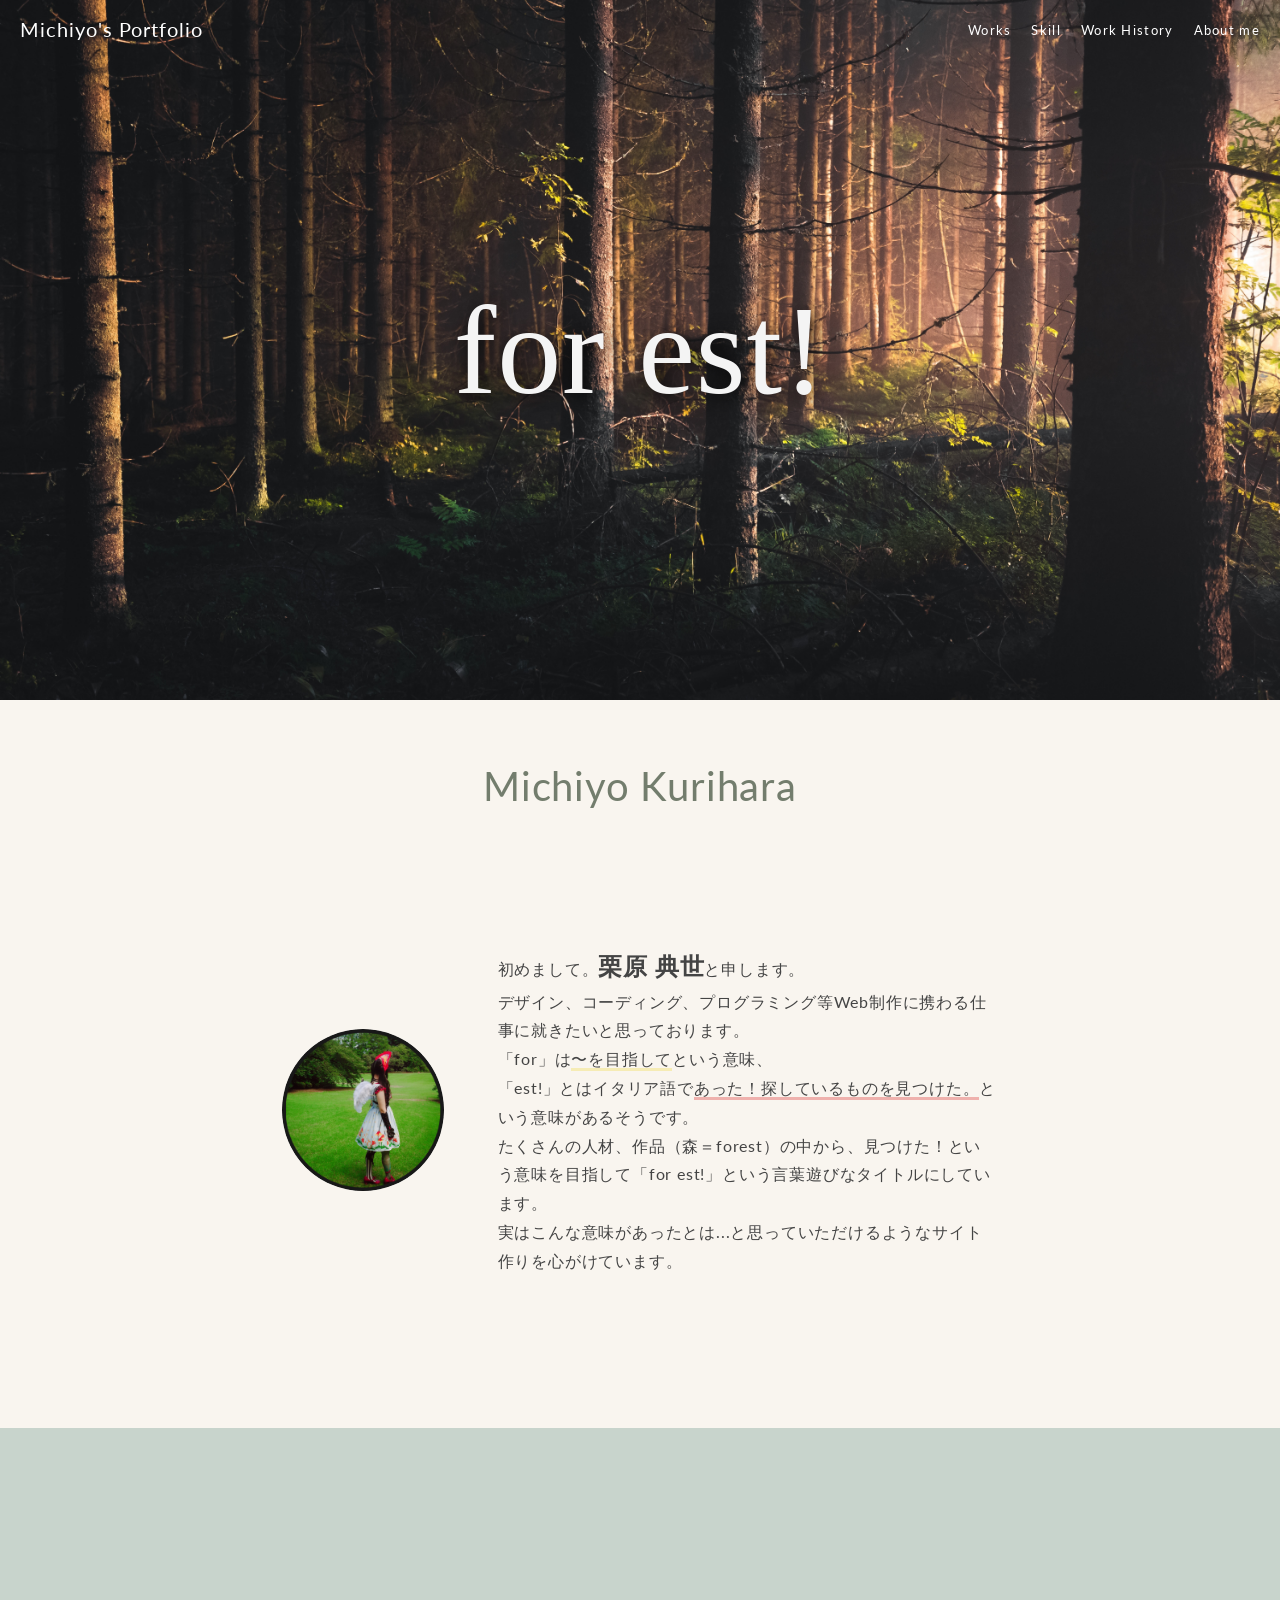
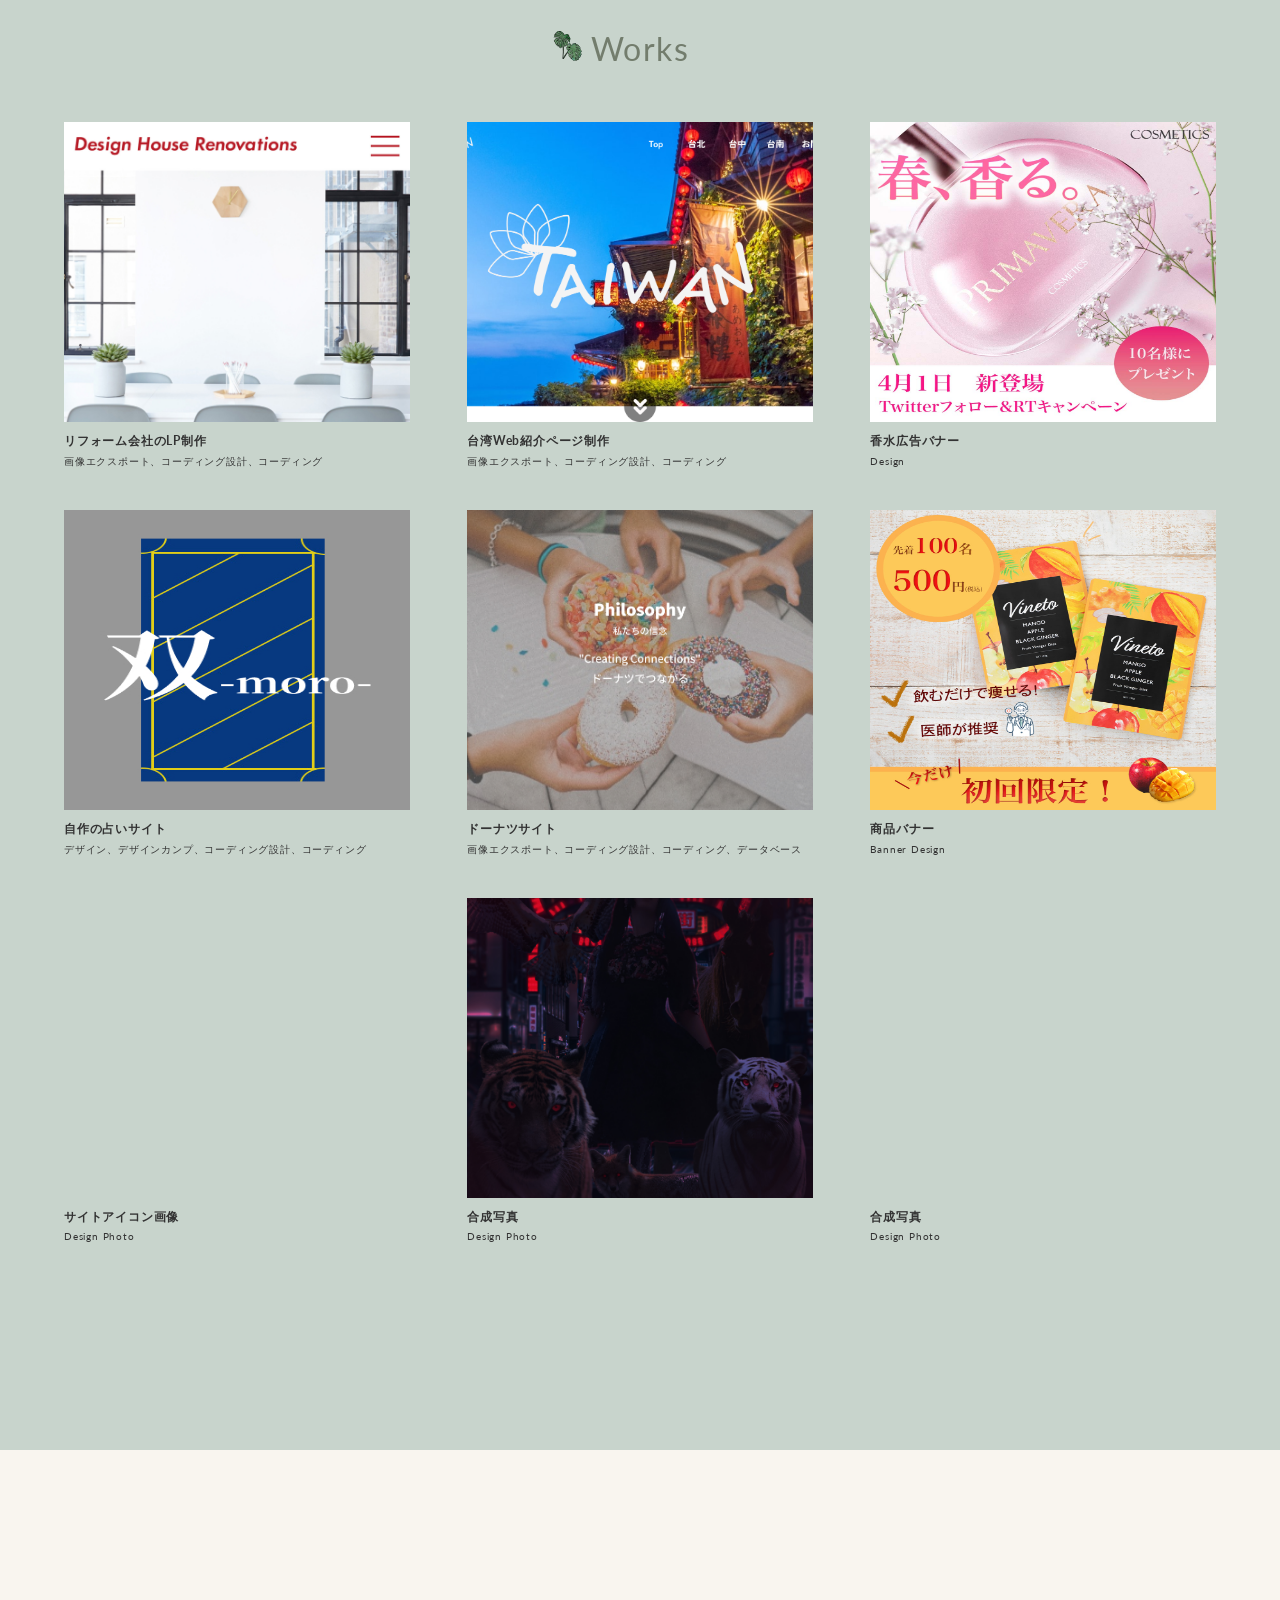
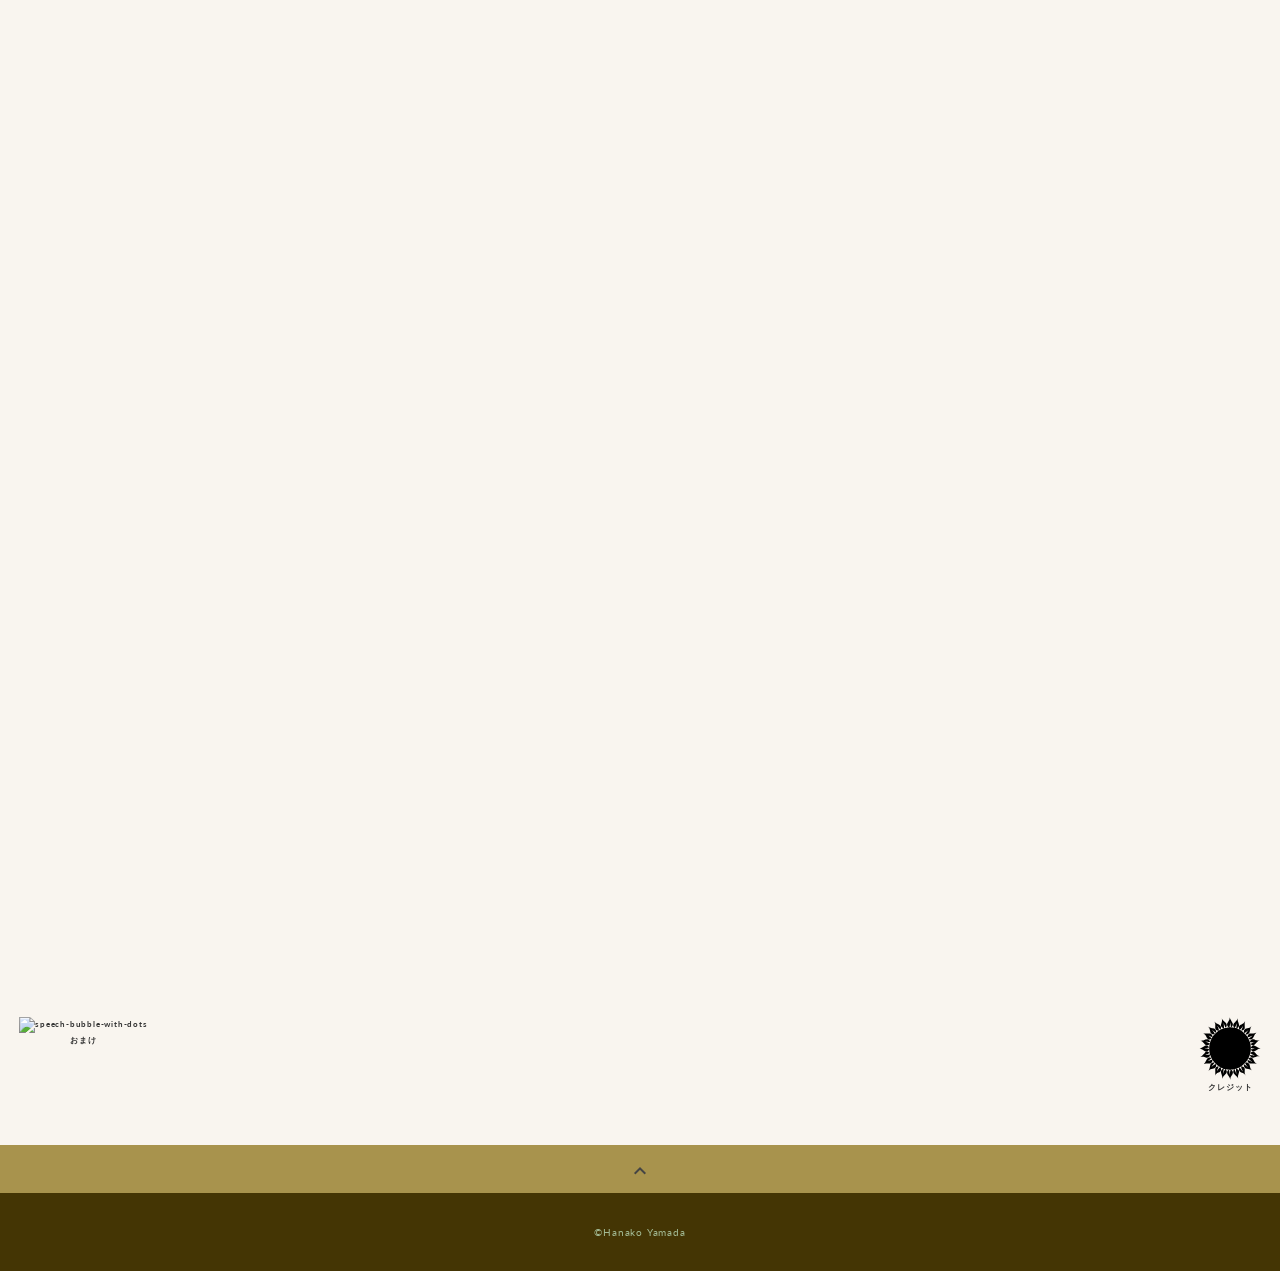
==== index.html @ 83419069 "first commit" ====
<!DOCTYPE html>
<html lang="ja">

<head>
  <meta charset="utf-8">
  <meta name="viewport" content="width=device-width, initial-scale=1.0">
  <meta property='og:type' content='website'>
  <meta property='og:title' content='WebデザイナーHanako Yamada ポートフォリオ'>
  <meta property='og:url' content='URLが入る'>
  <meta property='og:description' content='Hanako Yamadaのポートフォリオサイトです。'>
  <meta property="og:image" content="img/ogp.png">
  <meta name="description" content="Hanako Yamadaのポートフォリオサイトです">
  <title>Michiyo Kurihara ポートフォリオ</title>
  <link rel="preconnect" href="https://fonts.gstatic.com">
  <link href="https://fonts.googleapis.com/css2?family=Lato&display=swap" rel="stylesheet">
  <link href="https://fonts.googleapis.com/css?family=Material+Icons+Outlined" rel="stylesheet">
  <link href="css/ress.css" media="all" rel="stylesheet" type="text/css">
  <link href="css/style.css" media="all" rel="stylesheet" type="text/css">
  <link rel="shortcut icon" href="img/favicon.ico">
  <link rel=”canonical” href=”URLが入る”>
</head>

<body>

  <!-- ローディング -->
  <div class="loading">
    <div class="loading_container">
      <div class="L">
        <p>L</p>
      </div>
      <div class="O">
        <p>O</p>
      </div>
      <div class="A">
        <p>A</p>
      </div>
      <div class="D">
        <p>D</p>
      </div>
      <div class="I">
        <p>I</p>
      </div>
      <div class="N">
        <p>N</p>
      </div>
      <div class="G">
        <p>G</p>
      </div>
    </div>
  </div>


  <div class="wrapper">

    <!-- header -->
    <header class="header">
      <div class="header-inner">
        <h1 class="header-logo">
          <a href="index.html">Michiyo's Portfolio</a>
        </h1>
        <nav class="header-nav">
          <ul class="header-nav-list">
            <li class="header-nav-item"><a href="#works">Works</a></li>
            <li class="header-nav-item"><a href="#skill">Skill</a></li>
            <li class="header-nav-item"><a href="#WorHistory">Work History</a></li>
            <li class="header-nav-item"><a href="#AboutMe">About me</a></li>
          </ul>
        </nav>
      </div>
    </header>
    <!-- /header -->

    <main class="content">

      <!-- main-visual -->
      <div class="main-visual">
        <div class="main-visual-img"></div>
      </div>
      <!-- /main-visual -->

      <div class="profile load-fade">
        <p class="profile-title">Michiyo Kurihara</p>

        <div class="inner">
          <div class="profile_photo">
            <img src="img/profile_img.jpg" alt="ptofile_photo">
          </div>
          <div class="profile_area">

            <p class="profile-text">
              初めまして。<span class="name_weight">栗原 典世</span>と申します。<br>
              デザイン、コーディング、プログラミング等Web制作に携わる仕事に就きたいと思っております。<br>
              「for」は<span class="profile_span2">〜を目指して</span>という意味、<br>
              「est!」とはイタリア語で<span class="profile_span">あった！探しているものを見つけた。</span>という意味があるそうです。<br>
              たくさんの人材、作品（森＝forest）の中から、見つけた！という意味を目指して「for est!」という言葉遊びなタイトルにしています。<br>
              実はこんな意味があったとは...と思っていただけるようなサイト作りを心がけています。
            </p>
          </div>
        </div>
      </div>



      <!-- works -->
      <section class="works section scroll-up" id="works">

        <div class="inner">
          <h2 class="title">
            Works
          </h2>
          <div class="works-list">
            <a class="works-item" href="works-template.html">
              <p class="works-img img1"></p>
              <p class="works-name">リフォーム会社のLP制作</p>
              <p class="works-info">画像エクスポート、コーディング設計、コーディング</p>
            </a>
            <a class="works-item" href="works-template02.html">
              <p class="works-img img2"></p>
              <p class="works-name">台湾Web紹介ページ制作</p>
              <p class="works-info">画像エクスポート、コーディング設計、コーディング</p>
            </a>
            <a class="works-item" href="works-template03.html">
              <p class="works-img img3"></p>
              <p class="works-name">香水広告バナー</p>
              <p class="works-info">Design</p>
            </a>

            <a class="works-item" href="works-template04.html">
              <p class="works-img img4"></p>
              <p class="works-name">自作の占いサイト</p>
              <p class="works-info">デザイン、デザインカンプ、コーディング設計、コーディング</p>
            </a>

            <a class="works-item" href="works-template05.html">
              <p class="works-img img5"></p>
              <p class="works-name">ドーナツサイト</p>
              <p class="works-info">画像エクスポート、コーディング設計、コーディング、データベース
              </p>
            </a>

            <a class="works-item" href="works-template06.html">
              <p class="works-img img6"></p>
              <p class="works-name">商品バナー</p>
              <p class="works-info">Banner Design</p>
            </a>

            
            <a class="works-item" href="works-template07.html">
              <p class="works-img img7"></p>
              <p class="works-name">サイトアイコン画像</p>
              <p class="works-info">Design Photo</p>
            </a>


            <a class="works-item" href="works-template08.html">
              <p class="works-img img8"></p>
              <p class="works-name">合成写真</p>
              <p class="works-info">Design Photo</p>
            </a>

            <a class="works-item" href="works-template09.html">
              <p class="works-img img9"></p>
              <p class="works-name">合成写真</p>
              <p class="works-info">Design Photo</p>
            </a>


            <!-- ポートレート掲載できるものが出来てから -->
            <!-- <a class="works-item" href="works-template010.html">
              <p class="works-img img10"></p>
              <p class="works-name">作品名が入る</p>
              <p class="works-info">Banner Design</p>
            </a>-->

          </div>
        </div>
      </section>
      <!-- /works -->


      <!-- skill -->
      <section class="skill section scroll-up" id="skill">
        <div class="inner">
          <h2 class="title">
            Skill
          </h2>
          <div class="skill-list">

            <!-- HTML5 -->
            <div class="skill-item">
              <div class="skill-img">
                <img width="96" height="96" src="https://img.icons8.com/color/96/html-5--v1.png" alt="html-5--v1">
              </div>
              <div class="skill-body">
                <h3 class="skill-name">HTML5</h3>
                <ul class="skill-text">
                  <li>
                    <span class="skill_icon"><svg viewBox="0 0 24 24" xmlns="http://www.w3.org/2000/svg" width="24"
                        height="24" fill="none">
                        <path stroke="#0A0A30" stroke-linecap="round" stroke-width="1.5"
                          d="M5.387 12.68l3.955 3.956 9.271-9.272"
                          style="animation:check 2s infinite cubic-bezier(.99,-.1,.01,1.02)" stroke-dashoffset="100"
                          stroke-dasharray="100" />
                      </svg></span>
                    セマンティック要素によるページの構造の明確化
                  </li>
                  <li>
                    <span class="skill_icon"><svg viewBox="0 0 24 24" xmlns="http://www.w3.org/2000/svg" width="24"
                        height="24" fill="none">
                        <path stroke="#0A0A30" stroke-linecap="round" stroke-width="1.5"
                          d="M5.387 12.68l3.955 3.956 9.271-9.272"
                          style="animation:check 2s infinite cubic-bezier(.99,-.1,.01,1.02)" stroke-dashoffset="100"
                          stroke-dasharray="100" />
                      </svg></span>
                    見出し要素の適切な利用
                  </li>
                  <li>
                    <span class="skill_icon"><svg viewBox="0 0 24 24" xmlns="http://www.w3.org/2000/svg" width="24"
                        height="24" fill="none">
                        <path stroke="#0A0A30" stroke-linecap="round" stroke-width="1.5"
                          d="M5.387 12.68l3.955 3.956 9.271-9.272"
                          style="animation:check 2s infinite cubic-bezier(.99,-.1,.01,1.02)" stroke-dashoffset="100"
                          stroke-dasharray="100" />
                      </svg></span>
                    HTML Living Standardの仕様に準拠したページ構造の定義
                  </li>
                </ul>
              </div>
            </div>



            <!-- CSS3 -->
            <div class="skill-item">
              <div class="skill-img">
                <img width="96" height="96" src="https://img.icons8.com/color/96/css3.png" alt="css3">

              </div>
              <div class="skill-body">
                <h3 class="skill-name">CSS3</h3>
                <ul class="skill-text">
                  <li>
                    <span class="skill_icon"><svg viewBox="0 0 24 24" xmlns="http://www.w3.org/2000/svg" width="24"
                        height="24" fill="none">
                        <path stroke="#0A0A30" stroke-linecap="round" stroke-width="1.5"
                          d="M5.387 12.68l3.955 3.956 9.271-9.272"
                          style="animation:check 2s infinite cubic-bezier(.99,-.1,.01,1.02)" stroke-dashoffset="100"
                          stroke-dasharray="100" />
                      </svg></span>
                    クラスベースのセレクタ設計
                  </li>
                  <li>
                    <span class="skill_icon"><svg viewBox="0 0 24 24" xmlns="http://www.w3.org/2000/svg" width="24"
                        height="24" fill="none">
                        <path stroke="#0A0A30" stroke-linecap="round" stroke-width="1.5"
                          d="M5.387 12.68l3.955 3.956 9.271-9.272"
                          style="animation:check 2s infinite cubic-bezier(.99,-.1,.01,1.02)" stroke-dashoffset="100"
                          stroke-dasharray="100" />
                      </svg></span>
                    メディアクエリによるレスポンシブWebデザイン
                  </li>
                  <li>
                    <span class="skill_icon"><svg viewBox="0 0 24 24" xmlns="http://www.w3.org/2000/svg" width="24"
                        height="24" fill="none">
                        <path stroke="#0A0A30" stroke-linecap="round" stroke-width="1.5"
                          d="M5.387 12.68l3.955 3.956 9.271-9.272"
                          style="animation:check 2s infinite cubic-bezier(.99,-.1,.01,1.02)" stroke-dashoffset="100"
                          stroke-dasharray="100" />
                      </svg></span>
                    フレックスボックスとグリッドによるレイアウト構築
                  </li>
                  <li>
                    <span class="skill_icon"><svg viewBox="0 0 24 24" xmlns="http://www.w3.org/2000/svg" width="24"
                        height="24" fill="none">
                        <path stroke="#0A0A30" stroke-linecap="round" stroke-width="1.5"
                          d="M5.387 12.68l3.955 3.956 9.271-9.272"
                          style="animation:check 2s infinite cubic-bezier(.99,-.1,.01,1.02)" stroke-dashoffset="100"
                          stroke-dasharray="100" />
                      </svg></span>
                    トランジションとキーフレームアニメーション
                  </li>
                  <li>
                    <span class="skill_icon"><svg viewBox="0 0 24 24" xmlns="http://www.w3.org/2000/svg" width="24"
                        height="24" fill="none">
                        <path stroke="#0A0A30" stroke-linecap="round" stroke-width="1.5"
                          d="M5.387 12.68l3.955 3.956 9.271-9.272"
                          style="animation:check 2s infinite cubic-bezier(.99,-.1,.01,1.02)" stroke-dashoffset="100"
                          stroke-dasharray="100" />
                      </svg></span>
                    Google拡張機能「PerfectPixel」を利用したピクセルパーフェクトスタイリング
                  </li>
                </ul>
              </div>
            </div>

            <!-- JavaScript -->
            <div class="skill-item">
              <div class="skill-img">
                <img width="55" height="55" src="https://img.icons8.com/ios/90/javascript-logo.png"
                  alt="javascript-logo">
              </div>
              <div class="skill-body">
                <h3 class="skill-name">JavaScript</h3>
                <ul class="skill-text">
                  <li>
                    <span class="skill_icon"><svg viewBox="0 0 24 24" xmlns="http://www.w3.org/2000/svg" width="24"
                        height="24" fill="none">
                        <path stroke="#0A0A30" stroke-linecap="round" stroke-width="1.5"
                          d="M5.387 12.68l3.955 3.956 9.271-9.272"
                          style="animation:check 2s infinite cubic-bezier(.99,-.1,.01,1.02)" stroke-dashoffset="100"
                          stroke-dasharray="100" />
                      </svg></span>
                    DOM操作
                  </li>
                  <li>
                    <span class="skill_icon"><svg viewBox="0 0 24 24" xmlns="http://www.w3.org/2000/svg" width="24"
                        height="24" fill="none">
                        <path stroke="#0A0A30" stroke-linecap="round" stroke-width="1.5"
                          d="M5.387 12.68l3.955 3.956 9.271-9.272"
                          style="animation:check 2s infinite cubic-bezier(.99,-.1,.01,1.02)" stroke-dashoffset="100"
                          stroke-dasharray="100" />
                      </svg></span>
                    条件分岐
                  </li>
                  <li>
                    <span class="skill_icon"><svg viewBox="0 0 24 24" xmlns="http://www.w3.org/2000/svg" width="24"
                        height="24" fill="none">
                        <path stroke="#0A0A30" stroke-linecap="round" stroke-width="1.5"
                          d="M5.387 12.68l3.955 3.956 9.271-9.272"
                          style="animation:check 2s infinite cubic-bezier(.99,-.1,.01,1.02)" stroke-dashoffset="100"
                          stroke-dasharray="100" />
                      </svg></span>
                    配列とループ処理
                  </li>
                  <li>
                    <span class="skill_icon"><svg viewBox="0 0 24 24" xmlns="http://www.w3.org/2000/svg" width="24"
                        height="24" fill="none">
                        <path stroke="#0A0A30" stroke-linecap="round" stroke-width="1.5"
                          d="M5.387 12.68l3.955 3.956 9.271-9.272"
                          style="animation:check 2s infinite cubic-bezier(.99,-.1,.01,1.02)" stroke-dashoffset="100"
                          stroke-dasharray="100" />
                      </svg></span>
                    イベント処理
                  </li>
                  <li>
                    <span class="skill_icon"><svg viewBox="0 0 24 24" xmlns="http://www.w3.org/2000/svg" width="24"
                        height="24" fill="none">
                        <path stroke="#0A0A30" stroke-linecap="round" stroke-width="1.5"
                          d="M5.387 12.68l3.955 3.956 9.271-9.272"
                          style="animation:check 2s infinite cubic-bezier(.99,-.1,.01,1.02)" stroke-dashoffset="100"
                          stroke-dasharray="100" />
                      </svg></span>
                    画像のスライドショーやモーダルウィンドウ、アラート表示等インタラクティブな機能を実装
                  </li>
                </ul>
              </div>
            </div>

            <!-- Figma -->
            <div class="skill-item">
              <div class="skill-img">
                <img width="96" height="96" src="https://img.icons8.com/color/96/figma--v1.png" alt="figma--v1">
              </div>
              <div class="skill-body">
                <h3 class="skill-name">Figma</h3>
                <ul class="skill-text">
                  <li>
                    <span class="skill_icon"><svg viewBox="0 0 24 24" xmlns="http://www.w3.org/2000/svg" width="24"
                        height="24" fill="none">
                        <path stroke="#0A0A30" stroke-linecap="round" stroke-width="1.5"
                          d="M5.387 12.68l3.955 3.956 9.271-9.272"
                          style="animation:check 2s infinite cubic-bezier(.99,-.1,.01,1.02)" stroke-dashoffset="100"
                          stroke-dasharray="100" />
                      </svg></span>
                    画像エクスポート
                  </li>
                  <li>
                    <span class="skill_icon"><svg viewBox="0 0 24 24" xmlns="http://www.w3.org/2000/svg" width="24"
                        height="24" fill="none">
                        <path stroke="#0A0A30" stroke-linecap="round" stroke-width="1.5"
                          d="M5.387 12.68l3.955 3.956 9.271-9.272"
                          style="animation:check 2s infinite cubic-bezier(.99,-.1,.01,1.02)" stroke-dashoffset="100"
                          stroke-dasharray="100" />
                      </svg></span>
                    Figmaによるデザインカンプ作成
                  </li>
                  <li>
                    <span class="skill_icon"><svg viewBox="0 0 24 24" xmlns="http://www.w3.org/2000/svg" width="24"
                        height="24" fill="none">
                        <path stroke="#0A0A30" stroke-linecap="round" stroke-width="1.5"
                          d="M5.387 12.68l3.955 3.956 9.271-9.272"
                          style="animation:check 2s infinite cubic-bezier(.99,-.1,.01,1.02)" stroke-dashoffset="100"
                          stroke-dasharray="100" />
                      </svg></span>
                    プロトタイプの確認
                  </li>
                  <li>
                    <span class="skill_icon"><svg viewBox="0 0 24 24" xmlns="http://www.w3.org/2000/svg" width="24"
                        height="24" fill="none">
                        <path stroke="#0A0A30" stroke-linecap="round" stroke-width="1.5"
                          d="M5.387 12.68l3.955 3.956 9.271-9.272"
                          style="animation:check 2s infinite cubic-bezier(.99,-.1,.01,1.02)" stroke-dashoffset="100"
                          stroke-dasharray="100" />
                      </svg></span>
                    Figmaによるデザインカンプを基にHTMLとCSSの設計
                  </li>
                </ul>
              </div>
            </div>

            <!-- Photoshop -->
            <div class="skill-item">
              <div class="skill-img">
                <img width="96" height="96" src="https://img.icons8.com/color/96/adobe-photoshop--v2.png"
                  alt="adobe-photoshop--v2">
              </div>
              <div class="skill-body">
                <h3 class="skill-name">Photoshop</h3>
                <ul class="skill-text">
                  <li>
                    <span class="skill_icon"><svg viewBox="0 0 24 24" xmlns="http://www.w3.org/2000/svg" width="24"
                        height="24" fill="none">
                        <path stroke="#0A0A30" stroke-linecap="round" stroke-width="1.5"
                          d="M5.387 12.68l3.955 3.956 9.271-9.272"
                          style="animation:check 2s infinite cubic-bezier(.99,-.1,.01,1.02)" stroke-dashoffset="100"
                          stroke-dasharray="100" />
                      </svg></span>
                    Photoshopのインストール
                  </li>
                  <li>
                    <span class="skill_icon"><svg viewBox="0 0 24 24" xmlns="http://www.w3.org/2000/svg" width="24"
                        height="24" fill="none">
                        <path stroke="#0A0A30" stroke-linecap="round" stroke-width="1.5"
                          d="M5.387 12.68l3.955 3.956 9.271-9.272"
                          style="animation:check 2s infinite cubic-bezier(.99,-.1,.01,1.02)" stroke-dashoffset="100"
                          stroke-dasharray="100" />
                      </svg></span>
                    画像切り抜き拡大縮小
                  </li>
                  <li>
                    <span class="skill_icon"><svg viewBox="0 0 24 24" xmlns="http://www.w3.org/2000/svg" width="24"
                        height="24" fill="none">
                        <path stroke="#0A0A30" stroke-linecap="round" stroke-width="1.5"
                          d="M5.387 12.68l3.955 3.956 9.271-9.272"
                          style="animation:check 2s infinite cubic-bezier(.99,-.1,.01,1.02)" stroke-dashoffset="100"
                          stroke-dasharray="100" />
                      </svg></span>
                    バナー制作
                  </li>
                </ul>
              </div>
            </div>

            <!-- XD -->
            <div class="skill-item">
              <div class="skill-img">
                <img width="96" height="96" src="https://img.icons8.com/fluency/96/visual-studio-code-2019.png"
                  alt="visual-studio-code-2019">
              </div>
              <div class="skill-body">
                <h3 class="skill-name">Visual Studio Code</h3>
                <ul class="skill-text">
                  <li>
                    <span class="skill_icon"><svg viewBox="0 0 24 24" xmlns="http://www.w3.org/2000/svg" width="24"
                        height="24" fill="none">
                        <path stroke="#0A0A30" stroke-linecap="round" stroke-width="1.5"
                          d="M5.387 12.68l3.955 3.956 9.271-9.272"
                          style="animation:check 2s infinite cubic-bezier(.99,-.1,.01,1.02)" stroke-dashoffset="100"
                          stroke-dasharray="100" />
                      </svg></span>
                    Visual Studio Codeのインストール
                  </li>
                  <li>
                    <span class="skill_icon"><svg viewBox="0 0 24 24" xmlns="http://www.w3.org/2000/svg" width="24"
                        height="24" fill="none">
                        <path stroke="#0A0A30" stroke-linecap="round" stroke-width="1.5"
                          d="M5.387 12.68l3.955 3.956 9.271-9.272"
                          style="animation:check 2s infinite cubic-bezier(.99,-.1,.01,1.02)" stroke-dashoffset="100"
                          stroke-dasharray="100" />
                      </svg></span>
                    基本設定
                  </li>
                  <li>
                    <span class="skill_icon"><svg viewBox="0 0 24 24" xmlns="http://www.w3.org/2000/svg" width="24"
                        height="24" fill="none">
                        <path stroke="#0A0A30" stroke-linecap="round" stroke-width="1.5"
                          d="M5.387 12.68l3.955 3.956 9.271-9.272"
                          style="animation:check 2s infinite cubic-bezier(.99,-.1,.01,1.02)" stroke-dashoffset="100"
                          stroke-dasharray="100" />
                      </svg></span>
                    拡張機能の追加
                  </li>
                  <li>
                    <span class="skill_icon"><svg viewBox="0 0 24 24" xmlns="http://www.w3.org/2000/svg" width="24"
                        height="24" fill="none">
                        <path stroke="#0A0A30" stroke-linecap="round" stroke-width="1.5"
                          d="M5.387 12.68l3.955 3.956 9.271-9.272"
                          style="animation:check 2s infinite cubic-bezier(.99,-.1,.01,1.02)" stroke-dashoffset="100"
                          stroke-dasharray="100" />
                      </svg></span>
                    コーディング
                  </li>
                </ul>
              </div>
            </div>

          </div>
        </div>
      </section>
      <!-- /skill -->



      <!-- Work History -->
      <section class="work_history scroll-up" id="WorHistory">
        <div class="inner">
          <h2 class="title">Work History</h2>
          <div class="work_history_wrapper">

            <div class="work_history_item">
              <h3 class="history_title">
                東計電算
              </h3>
              <div class="history_text">
                高校卒業後すぐに株式会社東計電算に就職。３ヶ月ほど自社システムでの顧客情報の入力など、事務関係の職務内容。<br>
                タイピングや正確な文字入力を養われる内容でした。
                そのあと、退社。普通自動車免許取得の後、結婚出産のため13年ほど専業主婦となります。
              </div>
            </div>

            <div class="work_history_item">
              <h3 class="history_title">
                Famm 1ヶ月Webデザイナー講座
              </h3>
              <div class="history_text">
                長い専業主婦期間を経て、長女の高校受験なども近づき手に職を就けたいと、Webデザインの業界に強く興味を抱き、1ヶ月集中講座を受講。<br>
                講義ではHTML,CSSの基礎知識。デザインカンプ制作、Webページ制作、Photoshopにてバナー制作を行いました。<br>
                基本的な知識を多く学べた充実した１ヶ月間を過ごす
              </div>
            </div>

            <div class="work_history_item">
              <h3 class="history_title">
                RISE HACK
              </h3>
              <div class="history_text">
                受講が終わった後、さらなる知識が必要と、Webの研修を受けながら仕事ができる派遣会社の株式会社RISEHACKに就職。<br>
                3ヶ月ほど、週1回2時間の研修とコールセンターで携帯会社の電話相談の業務を致しました。
                迅速な対応と的確な判断など俊敏性を多く求められる内容でした。
              </div>
            </div>

            <div class="work_history_item">
              <h3 class="history_title">
                求職者支援訓練
              </h3>
              <div class="history_text">
                勉強と仕事の両立が厳しく家族の負担も増えたことから、まず能力をしっかり身につけることに重点を置くことに。<br>
                ハローワークの求職者支援訓練のWEBプログラミング習得科に入校。現在に至る。<br>
                HTML,CSSに加え、JavaScript,PHPなど就職に強い言語の習得ができ自分のスキルにも自信を持つことが出来ている。
              </div>
            </div>


          </div>


        </div>
      </section>
      <!-- /contact -->

      <!-- About me -->
      <section class="about_me section scroll-up" id="AboutMe">
        <div class="inner">
          <h2 class="title">About me</h2>
          <ul class="about_list">
            <li>
              <span>
                <svg viewBox="0 0 24 24" xmlns="http://www.w3.org/2000/svg" width="24" height="24" fill="none">
                  <g style="animation:pulsate .5s ease-in-out infinite both;transform-origin:center center"
                    stroke-width="1.5">
                    <path stroke="#0A0A30"
                      d="M11.515 6.269l.134.132a.5.5 0 00.702 0l.133-.132A4.44 4.44 0 0115.599 5c.578 0 1.15.112 1.684.33a4.41 4.41 0 011.429.939c.408.402.733.88.954 1.406a4.274 4.274 0 010 3.316 4.331 4.331 0 01-.954 1.405l-6.36 6.259a.5.5 0 01-.702 0l-6.36-6.259A4.298 4.298 0 014 9.333c0-1.15.464-2.252 1.29-3.064A4.439 4.439 0 018.401 5c1.168 0 2.288.456 3.114 1.269z" />
                    <path stroke="#265BFF" stroke-linecap="round" stroke-linejoin="round"
                      d="M15.5 7.5c.802.304 1.862 1.43 2 2" />
                  </g>
                </svg>
              </span>
              趣味は、ファッション・ゲーム・占い
            </li>
            <li>
              <span>
                <svg viewBox="0 0 24 24" xmlns="http://www.w3.org/2000/svg" width="24" height="24" fill="none">
                  <g style="animation:pulsate .5s ease-in-out infinite both;transform-origin:center center"
                    stroke-width="1.5">
                    <path stroke="#0A0A30"
                      d="M11.515 6.269l.134.132a.5.5 0 00.702 0l.133-.132A4.44 4.44 0 0115.599 5c.578 0 1.15.112 1.684.33a4.41 4.41 0 011.429.939c.408.402.733.88.954 1.406a4.274 4.274 0 010 3.316 4.331 4.331 0 01-.954 1.405l-6.36 6.259a.5.5 0 01-.702 0l-6.36-6.259A4.298 4.298 0 014 9.333c0-1.15.464-2.252 1.29-3.064A4.439 4.439 0 018.401 5c1.168 0 2.288.456 3.114 1.269z" />
                    <path stroke="#265BFF" stroke-linecap="round" stroke-linejoin="round"
                      d="M15.5 7.5c.802.304 1.862 1.43 2 2" />
                  </g>
                </svg>
              </span>
              ゲームはRPG。占いは星座、タロットカードができます。
            </li>

            <li>
              <span>
                <svg viewBox="0 0 24 24" xmlns="http://www.w3.org/2000/svg" width="24" height="24" fill="none">
                  <g style="animation:pulsate .5s ease-in-out infinite both;transform-origin:center center"
                    stroke-width="1.5">
                    <path stroke="#0A0A30"
                      d="M11.515 6.269l.134.132a.5.5 0 00.702 0l.133-.132A4.44 4.44 0 0115.599 5c.578 0 1.15.112 1.684.33a4.41 4.41 0 011.429.939c.408.402.733.88.954 1.406a4.274 4.274 0 010 3.316 4.331 4.331 0 01-.954 1.405l-6.36 6.259a.5.5 0 01-.702 0l-6.36-6.259A4.298 4.298 0 014 9.333c0-1.15.464-2.252 1.29-3.064A4.439 4.439 0 018.401 5c1.168 0 2.288.456 3.114 1.269z" />
                    <path stroke="#265BFF" stroke-linecap="round" stroke-linejoin="round"
                      d="M15.5 7.5c.802.304 1.862 1.43 2 2" />
                  </g>
                </svg>
              </span>
              拘りが強い、興味あることは調べないと気が済まない。
            </li>
            <li>
              <span>
                <svg viewBox="0 0 24 24" xmlns="http://www.w3.org/2000/svg" width="24" height="24" fill="none">
                  <g style="animation:pulsate .5s ease-in-out infinite both;transform-origin:center center"
                    stroke-width="1.5">
                    <path stroke="#0A0A30"
                      d="M11.515 6.269l.134.132a.5.5 0 00.702 0l.133-.132A4.44 4.44 0 0115.599 5c.578 0 1.15.112 1.684.33a4.41 4.41 0 011.429.939c.408.402.733.88.954 1.406a4.274 4.274 0 010 3.316 4.331 4.331 0 01-.954 1.405l-6.36 6.259a.5.5 0 01-.702 0l-6.36-6.259A4.298 4.298 0 014 9.333c0-1.15.464-2.252 1.29-3.064A4.439 4.439 0 018.401 5c1.168 0 2.288.456 3.114 1.269z" />
                    <path stroke="#265BFF" stroke-linecap="round" stroke-linejoin="round"
                      d="M15.5 7.5c.802.304 1.862 1.43 2 2" />
                  </g>
                </svg>
              </span>
              言葉の関連付け、置き換え、比喩表現が好きです。
            </li>
            <li>
              <span>
                <svg viewBox="0 0 24 24" xmlns="http://www.w3.org/2000/svg" width="24" height="24" fill="none">
                  <g style="animation:pulsate .5s ease-in-out infinite both;transform-origin:center center"
                    stroke-width="1.5">
                    <path stroke="#0A0A30"
                      d="M11.515 6.269l.134.132a.5.5 0 00.702 0l.133-.132A4.44 4.44 0 0115.599 5c.578 0 1.15.112 1.684.33a4.41 4.41 0 011.429.939c.408.402.733.88.954 1.406a4.274 4.274 0 010 3.316 4.331 4.331 0 01-.954 1.405l-6.36 6.259a.5.5 0 01-.702 0l-6.36-6.259A4.298 4.298 0 014 9.333c0-1.15.464-2.252 1.29-3.064A4.439 4.439 0 018.401 5c1.168 0 2.288.456 3.114 1.269z" />
                    <path stroke="#265BFF" stroke-linecap="round" stroke-linejoin="round"
                      d="M15.5 7.5c.802.304 1.862 1.43 2 2" />
                  </g>
                </svg>
              </span>
              コーディネートなど組み合わせが得意。０から１タイプより１０から１００タイプ。
            </li>
          </ul>
        </div>
      </section>
      <!-- ?About me -->


      <div class="icon_area">

        <div class="mini_area">
          <div class="mini" id="open02"><img width="64" height="64"
              src="https://img.icons8.com/bubbles/100/speech-bubble-with-dots.png" alt="speech-bubble-with-dots"><br>
            おまけ
          </div>

        </div>

        <div class="credit_area">
          <div class="credit" id="open"><img src="img/sun.svg" alt="sun"><br>
            クレジット
          </div>

        </div>

      </div>



      <div class="page-top" id="js-page-top">
        <span class="material-icons-outlined">expand_less</span>
      </div>
    </main>

    <!-- footer -->
    <footer class="footer">
      <div class="copyright">&copy;Hanako Yamada</div>
    </footer>
    <!-- /footer -->


    <div class="modal_mask hidden" id="mask">
      <div class="modal_close" id="close">×</div>
    </div>

    <div class="modal modal01 hidden">

      <div class="modal_icon_area">
        <h3>アイコン使用記述</h3>
        <ul>
          <li><a href="https://icons8.com/icon/20909/html">HTML</a> icon by <a href="https://icons8.com">Icons8</a></li>
          <li><a href="https://icons8.com/icon/21278/css3">CSS3</a> icon by <a href="https://icons8.com">Icons8</a></li>
          <li><a href="https://icons8.com/icon/42769/javascript">Javascript</a> icon by <a
              href="https://icons8.com">Icons8</a></li>
          <li><a href="https://icons8.com/icon/0OQR1FYCuA9f/visual-studio-code-2019">Visual Studio Code 2019</a> icon by
            <a href="https://icons8.com">Icons8</a>
          </li>
          <li><a href="https://icons8.com/icon/8gfeOoqrHqJU/figma">Figma</a> icon by <a
              href="https://icons8.com">Icons8</a></li>
          <li><a href="https://icons8.com/icon/13677/adobe-photoshop">Adobe Photoshop</a> icon by <a
              href="https://icons8.com">Icons8</a></li>
          <li>
            <a href="https://icons8.com/icon/116714/吹き出し">吹き出し</a> icon by <a href="https://icons8.com">Icons8</a>
          </li>
        </ul>
      </div>

      <div class="modal_mv_aera">
        <h3>MV参考画像</h3>
        <ul>
          <li><a
              href="https://unsplash.com/ja/%E5%86%99%E7%9C%9F/7ne3hNnojvU?utm_source=unsplash&utm_medium=referral&utm_content=creditCopyText">Unsplash</a>の<a
              href="https://unsplash.com/@wizwow?utm_source=unsplash&utm_medium=referral&utm_content=creditCopyText">Donald
              Giannatti</a>が撮影した写真</li>
          <li><a
              href="https://unsplash.com/ja/%E5%86%99%E7%9C%9F/Dm-qxdynoEc?utm_source=unsplash&utm_medium=referral&utm_content=creditCopyText">Unsplash</a>の<a
              href="https://unsplash.com/@flovayn?utm_source=unsplash&utm_medium=referral&utm_content=creditCopyText">Florian
              van
              Duyn</a>が撮影した写真</li>
          <li><a
              href="https://unsplash.com/ja/%E5%86%99%E7%9C%9F/-BZc9Ee1qo0?utm_source=unsplash&utm_medium=referral&utm_content=creditCopyText">Unsplash</a>の<a
              href="https://unsplash.com/@niiloi?utm_source=unsplash&utm_medium=referral&utm_content=creditCopyText">Niilo
              Isotalo</a>が撮影した写真</li>
        </ul>
      </div>

    </div>

    <!-- おまけ -->
    <div class="modal_mask hidden" id="mask02">
      <div class="modal_close" id="close02">×</div>
    </div>

    <div class="modal modal02 hidden">
      <div class="modal_icon_area">
        <h3 class="omake_title">ポートフォリオページのこだわり</h3>
      </div>

      <div class="omake_area">
        <ul class="omake_list">
          <li> ページのコンセプトは森<br>
            森なので色は緑、茶色など暗めの色で作成してます。
          </li>
          <li>ローディング画面の色は土のイメージの茶色と葉をイメージした2色に、光が差し込むイメージの動きになっております。</li>
          <li>プロフィール画像は私が「毒キノコ」コーデをしたときの写真で、森の中のキノコをイメージして。ここでも「見つけた！」という事を示唆しています。</li>
          <li>各セクションのタイトルの横にある植物は「モンステラ」<br>
            モンステラの花言葉は「嬉しい便り」「壮大な計画」<br>
            嬉しい便りがくるといいなという思いで配置しています。
          </li>
          <li>ページ全体のイメージが木で構成されているイメージ。</li>
          <li>words部分は葉、花。私の作品。一番見られたり判断される重要な部分。 </li>
          <li>skill部分は枝。下から栄養（これまでの経験）を枝分かれさせていくところ。</li>
          <li>workhistory部分は幹。これまでの軌跡太く育っていくところ。</li>
          <li>abuotme部分は根。土台。私とはなにか何で構成されているかの支える部分。</li>
        </ul>
      </div>





    </div>






  </div>
  <script src="https://ajax.googleapis.com/ajax/libs/jquery/3.5.1/jquery.min.js"></script>
  <script src="js/script.js"></script>
  <script src="js/top.js"></script>
</body>

</html>
---- css/ress.css ----
/*!
 * ress.css • v3.0.1
 * MIT License
 * github.com/filipelinhares/ress
 */

/* # =================================================================
   # Global selectors
   # ================================================================= */

html {
  box-sizing: border-box;
  word-break: normal;
  -moz-tab-size: 4;
  tab-size: 4;

  -webkit-text-size-adjust: 100%; /* Prevent adjustments of font size after orientation changes in iOS */
}

*,
::before,
::after {
  box-sizing: inherit;
  background-repeat: no-repeat; /* Set `background-repeat: no-repeat` to all elements and pseudo elements */
}

::before,
::after {
  vertical-align: inherit;
  text-decoration: inherit; /* Inherit text-decoration and vertical align to ::before and ::after pseudo elements */
}

* {
  margin: 0;
  padding: 0; /* Reset `padding` and `margin` of all elements */
}

/* # =================================================================
   # General elements
   # ================================================================= */

hr {
  overflow: visible; /* Show the overflow in Edge and IE */
  height: 0; /* Add the correct box sizing in Firefox */
}

details,
main {
  display: block; /* Render the `main` element consistently in IE. */
}

summary {
  display: list-item; /* Add the correct display in all browsers */
}

small {
  font-size: 80%; /* Set font-size to 80% in `small` elements */
}

[hidden] {
  display: none; /* Add the correct display in IE */
}

abbr[title] {
  /* Add the correct text decoration in Chrome, Edge, IE, Opera, and Safari */
  text-decoration: underline;
  text-decoration: underline dotted;
  border-bottom: none; /* Remove the bottom border in Chrome 57 */
}

a {
  background-color: transparent; /* Remove the gray background on active links in IE 10 */
}

a:active,
a:hover {
  outline-width: 0; /* Remove the outline when hovering in all browsers */
}

code,
kbd,
pre,
samp {
  font-family: monospace, monospace; /* Specify the font family of code elements */
}

pre {
  font-size: 1em; /* Correct the odd `em` font sizing in all browsers */
}

b,
strong {
  font-weight: bolder; /* Add the correct font weight in Chrome, Edge, and Safari */
}

/* https://gist.github.com/unruthless/413930 */
sub,
sup {
  position: relative;
  font-size: 75%;
  line-height: 0;
  vertical-align: baseline;
}

sub {
  bottom: -.25em;
}

sup {
  top: -.5em;
}

/* # =================================================================
   # Forms
   # ================================================================= */

input {
  border-radius: 0;
}

/* Replace pointer cursor in disabled elements */
[disabled] {
  cursor: default;
}

[type="number"]::-webkit-inner-spin-button,
[type="number"]::-webkit-outer-spin-button {
  height: auto; /* Correct the cursor style of increment and decrement buttons in Chrome */
}

[type="search"] {
  outline-offset: -2px; /* Correct the outline style in Safari */

  -webkit-appearance: textfield; /* Correct the odd appearance in Chrome and Safari */
}

[type="search"]::-webkit-search-decoration {
  -webkit-appearance: none; /* Remove the inner padding in Chrome and Safari on macOS */
}

textarea {
  overflow: auto; /* Internet Explorer 11+ */
  resize: vertical; /* Specify textarea resizability */
}

button,
input,
optgroup,
select,
textarea {
  font: inherit; /* Specify font inheritance of form elements */
}

optgroup {
  font-weight: bold; /* Restore the font weight unset by the previous rule */
}

button {
  overflow: visible; /* Address `overflow` set to `hidden` in IE 8/9/10/11 */
}

button,
select {
  text-transform: none; /* Firefox 40+, Internet Explorer 11- */
}

/* Apply cursor pointer to button elements */
button,
[type="button"],
[type="reset"],
[type="submit"],
[role="button"] {
  cursor: pointer;
  color: inherit;
}

/* Remove inner padding and border in Firefox 4+ */
button::-moz-focus-inner,
[type="button"]::-moz-focus-inner,
[type="reset"]::-moz-focus-inner,
[type="submit"]::-moz-focus-inner {
  padding: 0;
  border-style: none;
}

/* Replace focus style removed in the border reset above */
button:-moz-focusring,
[type="button"]::-moz-focus-inner,
[type="reset"]::-moz-focus-inner,
[type="submit"]::-moz-focus-inner {
  outline: 1px dotted ButtonText;
}

button,
html [type="button"],
/* Prevent a WebKit bug where (2) destroys native `audio` and `video`controls in Android 4 */
[type="reset"],
[type="submit"] {
  -webkit-appearance: button; /* Correct the inability to style clickable types in iOS */
}

/* Remove the default button styling in all browsers */
button,
input,
select,
textarea {
  border-style: none;
  background-color: transparent;
}

/* Style select like a standard input */
select {
  -webkit-appearance: none; /* Chrome 41+ */
  -moz-appearance: none; /* Firefox 36+ */
}

select::-ms-expand {
  display: none; /* Internet Explorer 11+ */
}

select::-ms-value {
  color: currentColor; /* Internet Explorer 11+ */
}

legend {
  display: table; /* Correct the text wrapping in Edge and IE */
  max-width: 100%; /* Correct the text wrapping in Edge and IE */
  max-width: 100%; /* Correct the text wrapping in Edge 18- and IE */
  white-space: normal; /* Correct the text wrapping in Edge and IE */
  color: inherit; /* Correct the color inheritance from `fieldset` elements in IE */
  border: 0; /* Correct `color` not being inherited in IE 8/9/10/11 */
}

::-webkit-file-upload-button {
  font: inherit; /* Change font properties to `inherit` in Chrome and Safari */
  color: inherit;
  /* Correct the inability to style clickable types in iOS and Safari */

  -webkit-appearance: button;
}

/* # =================================================================
   # Specify media element style
   # ================================================================= */

img {
  border-style: none; /* Remove border when inside `a` element in IE 8/9/10 */
}

/* Add the correct vertical alignment in Chrome, Firefox, and Opera */
progress {
  vertical-align: baseline;
}

/* # =================================================================
   # Accessibility
   # ================================================================= */

/* Hide content from screens but not screenreaders */
@media screen {
  [hidden~="screen"] {
    display: inherit;
  }
  [hidden~="screen"]:not(:active):not(:focus):not(:target) {
    position: absolute !important;
    clip: rect(0 0 0 0) !important;
  }
}

/* Specify the progress cursor of updating elements */
[aria-busy="true"] {
  cursor: progress;
}

/* Specify the pointer cursor of trigger elements */
[aria-controls] {
  cursor: pointer;
}

/* Specify the unstyled cursor of disabled, not-editable, or otherwise inoperable elements */
[aria-disabled] {
  cursor: default;
}
---- css/style.css ----
@charset "utf-8";


/* 予定 */
/* 6月27日 */
/* URL設定 */
/* GitHubソースコード */




body {
  font-family: "Lato", "Helvetica Neue", Arial, "Hiragino Kaku Gothic ProN", "Hiragino Sans", Meiryo, sans-serif;
  font-size: 16px;
  line-height: 1.8;
  letter-spacing: .8px;
  color: #444;
  background-color: rgb(249, 245, 239);
}

a {
  transition: opacity .3s;
  text-decoration: none;
  color: #1ca9e3;
}

img {
  max-width: 100%;
  height: auto;
  vertical-align: bottom;
  border-style: none;
  object-fit: cover;
}

ul,
li {
  list-style: none;
}

.pc-only {
  display: block;
}

.sp-only {
  display: none;
}


/* ------------------------------
ローディング 
---------------------------------*/
.loading {
  position: fixed;
  width: 100%;
  height: 100vh;
  background: linear-gradient(45deg, #42210e, #0c5d08, #e3e887);
  background-size: 200% 100%;
  z-index: 99;
  animation: bggradient 5s ease infinite;
  /* 背景グラデーション設定 */
}

/* 背景グラデーションの動き */
@keyframes bggradient {
  0% {
    background-position: 0% 50%;
  }

  50% {
    background-position: 100% 50%;
  }

  100% {
    background-position: 0% 50%;
  }
}


/* ローディング文字 */
.loading_container {
  font-family: "Helvetica", "Arial", sans-serif;
  font-size: 38px;
  width: 22%;
  height: 50%;
  position: absolute;
  margin: auto;
  display: block;
  bottom: -30%;
  right: 5%;
  color: #f4f4f4;
}

.L {
  position: absolute;
  left: 5%;
  top: 50%;
  -webkit-animation: L 2s infinite;
}

.O {
  position: absolute;
  left: 18%;
  top: 50%;
  -webkit-animation: O 2s infinite;
  -webkit-animation-delay: 100ms;
}

.A {
  position: absolute;
  left: 35%;
  top: 50%;
  -webkit-animation: A 2s infinite;
  -webkit-animation-delay: 200ms;
}

.D {
  position: absolute;
  left: 50%;
  top: 50%;
  -webkit-animation: D 2s infinite;
  -webkit-animation-delay: 300ms;
}

.I {
  position: absolute;
  left: 65%;
  top: 50%;
  -webkit-animation: I 2s infinite;
  -webkit-animation-delay: 400ms;
}

.N {
  position: absolute;
  left: 75%;
  top: 50%;
  -webkit-animation: N 2s infinite;
  -webkit-animation-delay: 500ms;
}

.G {
  position: absolute;
  left: 90%;
  top: 50%;
  -webkit-animation: G 2s infinite;
  -webkit-animation-delay: 600ms;
}


/* ローディング文字動き */
@-webkit-keyframes L {
  0% {
    top: 0px;
    opacity: 0;
  }

  50% {
    top: 50px;
    opacity: 1;
  }

  100% {
    top: 0px;
    opacity: 0;
  }
}

@-webkit-keyframes O {
  0% {
    top: 0px;
    opacity: 0;
  }

  50% {
    top: 50px;
    opacity: 1;
  }

  100% {
    top: 0px;
    opacity: 0;
  }
}

@-webkit-keyframes A {
  0% {
    top: 0px;
    opacity: 0;
  }

  50% {
    top: 50px;
    opacity: 1;
  }

  100% {
    top: 0px;
    opacity: 0;
  }
}

@-webkit-keyframes D {
  0% {
    top: 0px;
    opacity: 0;
  }

  50% {
    top: 50px;
    opacity: 1;
  }

  100% {
    top: 0px;
    opacity: 0;
  }
}

@-webkit-keyframes I {
  0% {
    top: 0px;
    opacity: 0;
  }

  50% {
    top: 50px;
    opacity: 1;
  }

  100% {
    top: 0px;
    opacity: 0;
  }
}

@-webkit-keyframes N {
  0% {
    top: 0px;
    opacity: 0;
  }

  50% {
    top: 50px;
    opacity: 1;
  }

  100% {
    top: 0px;
    opacity: 0;
  }
}

@-webkit-keyframes G {
  0% {
    top: 0px;
    opacity: 0;
  }

  50% {
    top: 50px;
    opacity: 1;
  }

  100% {
    top: 0px;
    opacity: 0;
  }
}

/* -------------ローディングここまで --------------------*/

/*--------- スクロールで現れる表示記述 -----------------*/

/* ロードでふわっと表示 */
.load-fade {
  opacity: 0;
  visibility: hidden;
  transition: all 1s;
}

.load-fade.is-show1 {
  opacity: 1;
  visibility: visible;
}


/* ふわっと下から表示 */
.scroll-up {
  opacity: 0;
  visibility: hidden;
  transform: translateY(50px);
  transition: all 1s;
}

.scroll-up.is-show {
  opacity: 1;
  visibility: visible;
  transform: translateY(0px);
}

/*--------- ここまでスクロールで現れる表示記述 -----------------*/



/*--------------------------------
 レイアウト
---------------------------------*/
.section {
  padding: 8% 0;
}

.inner {
  max-width: 1340px;
  margin: 0 auto;
  padding: 8% 8%;
}

/*--------------------------------
 見出し
---------------------------------*/
.title {
  font-size: 2rem;
  font-weight: normal;
  line-height: 1;
  margin-bottom: 5%;
  text-align: center;
  letter-spacing: .05em;
  color: #737d6d;
  position: relative;
}


.lead {
  margin-bottom: 30px;
  text-align: center;
}

/*--------------------------------
ヘッダー
---------------------------------*/
.header {
  position: fixed;
  top: 0;
  z-index: 1;
  width: 100%;
  transition: background-color .6s;
}

.header.active {
  background: linear-gradient(0deg, rgba(145, 125, 39, 0.1), rgba(46, 26, 3, 0.8));
}

.header-inner {
  display: flex;
  align-items: center;
  justify-content: space-between;
  padding: 15px 20px;
}

.header-logo {
  font-size: 20px;
  font-weight: normal;
  line-height: 1.2;
  margin-right: 20px;
  letter-spacing: .05em;
}

.header-logo a {
  color: #fff;
}

.header-nav-list {
  display: flex;
  justify-content: space-between;
}

.header-nav-item:not(:last-child) {
  margin-right: 20px;
}

.header-nav-item a {
  font-size: 13px;
  padding: 5px 0;
  letter-spacing: .1em;
  color: #fff;
}

.header-nav-item a:hover {
  opacity: .8;
}

/*--------------------------------
 メインビジュアル
---------------------------------*/
/* メインページMV */
.main-visual-img {
  height: 700px;
  /* background-image: url(../img/forestPhoto_hero_pc.jpg); */
  background-repeat: no-repeat;
  background-position: center center;
  background-size: cover;
  animation: image_anime 10s ease infinite alternate forwards running;
  /*○○秒で切り替わる*/
  position: relative;
}


@keyframes image_anime {
  0% {
    background-image: url(../img/forestPhoto_hero_pc.jpg);
    /* 背景画像1を指定 */
    transition: 10s;
  }

  100% {
    background-image: url(../img/forest02_hero.jpg);
    /* 背景画像2を指定 */
    transition: 10s;
  }
}

/* 作品ページMV */
.sub-main-visual-img {
  height: 180px;
  background-image: url(../img/forest_sub_hero.jpg);
  background-repeat: no-repeat;
  background-position: bottom;
  background-size: cover;
}

.main-visual-img::before {
  font-family: 'Bodoni Moda', serif;
  content: "for est!";
  font-size: 8rem;
  font-weight: 100;
  color: #f4f4f4;
  text-shadow: 3px 3px 20px #000;
  position: absolute;
  top: 50%;
  left: 50%;
  transform: translate(-50%, -50%);
  z-index: 2;
}



/*--------------------------------
 プロフィール
---------------------------------*/
.profile {
  padding: 50px 0;
}

.profile>.inner {
  display: flex;
  justify-content: center;
  column-gap: 5%;
  align-items: center;
}

/* 名前大きさ */
.name_weight {
  font-size: 1.5rem;
  font-weight: bold;
}

/* -------プロフィールテキスト部分 -------*/
.profile_span {
  border-bottom: 3px solid rgba(214, 21, 21, 0.3);
}

.profile_span2 {
  border-bottom: 3px solid rgba(239, 214, 49, 0.3);
}



/* -------プロフィール写真----- */
.profile_photo {
  width: 15%;
}

.profile_photo img {
  width: 100%;
  border-radius: 50%;
  /* 円形に切り取り */
}

.profile-title {
  font-size: 2.5rem;
  margin-bottom: 20px;
  text-align: center;
  color: #737d6d;
}

.profile-text {
  max-width: 500px;
  margin: 0 auto;
}

/*--------------------------------
 Works
---------------------------------*/
.works {
  background-color: rgba(151, 179, 169, 0.5);
}

.works>.inner {
  padding: 8% 5%;
}


/* worksタイトル */
.works>.inner>.title::before {
  position: absolute;
  content: "";
  width: 20px;
  height: 20px;
  background-image: url(../img/monstera.svg);
  display: inline-block;
  transform: scale(2);
  left: calc(585 / 1366 * 100%);
  /* 左余白　/ 画面サイズ × 100*/
  top: 6%;
  z-index: 2;
}

/* 作品リスト */
.works-list {
  display: grid;
  grid-template-columns: 30% 30% 30%;
  column-gap: 5%;
  margin-bottom: -40px;
}

.works-item {
  width: 100%;
  /* margin-right: 1.58730%; */
  margin-bottom: 40px;
  color: #333;
}

/* アイテムを上に動かして拡大 */
.works-item:hover {
  opacity: .9;
  animation: work_anime 3s;
}

@keyframes work_anime {
  10% {
    transform: translateY(-5%);

  }

  100% {
    transform: scale(1.1);
  }
}



.works-item:nth-of-type(3n) {
  margin-right: 0;
}

.works-img img {
  border: 1px solid #e6e6e6;
  width: 400px;
  height: 300px;
}



/* ポートフォリオ作品一覧 */
.img1 {
  background: url(../img/bath_sam.jpg);
  background-size: cover;
  width: 100%;
  height: 300px;
}

.img2 {
  background: url(../img/taiwan_sam.jpg) no-repeat;
  background-size: cover;
  background-position-x: 50%;
  width: 100%;
  height: 300px;
}

.img3 {
  background: url(../img/perfume_banner.jpg) no-repeat;
  background-size: 100% 100%;
  width: 100%;
  height: 300px;
}

.img4 {
  background: url(../img/tarots-icon.jpg) no-repeat;
  background-size: 100% 100%;
  width: 100%;
  height: 300px;
}

.img5 {
  background: url(../img/pc_donuts_img.jpg) no-repeat;
  background-size: cover;
  background-position: center center;
  width: 100%;
  height: 300px;
}

.img6 {
  background: url(../img/banner-Vineto-.jpg) no-repeat;
  background-size: 100% 100%;
  background-position: center center;
  width: 100%;
  height: 300px;
}

.img7 {
  background: url(../img/musicCafe.jpg) no-repeat;
  background-size: 100% 100%;
  background-position: center center;
  width: 100%;
  height: 300px;
}

.img8 {
  background: url(../img/ninngenn.jpg) no-repeat;
  background-size: cover;
  background-position: center center;
  width: 100%;
  height: 300px;
}

.img9 {
  background: url(../img/lolita.jpg) no-repeat;
  background-size: cover;
  background-position: center center;
  width: 100%;
  height: 300px;
}









.works-name {
  font-size: 12px;
  font-weight: bold;
  margin-top: 8px;
}

.works-info {
  font-size: 10px;
}

/*--------------------------------
 Skill
---------------------------------*/
/* skillタイトル */
.skill>.inner>.title::before {
  position: absolute;
  content: "";
  width: 20px;
  height: 20px;
  background-image: url(../img/monstera.svg);
  display: inline-block;
  transform: scale(2);
  /* 左余白　/ 画面サイズ × 100*/
  z-index: 2;
  right: calc(605 / 1366 * 100%);
  top: 13%;
}




.skill-list {
  display: flex;
  flex-wrap: wrap;
  justify-content: space-between;
  margin-bottom: -50px;
}

.skill-item {
  display: flex;
  align-items: flex-start;
  justify-content: space-between;
  width: 48%;
  margin-bottom: 50px;
}

.skill-img {
  width: 60px;
  height: auto;
  margin-right: 2%;
}

.skill-body {
  flex: 1;
}

.skill-name {
  font-size: 1.5rem;
  font-weight: bold;
  margin-bottom: 3px;
}

.skill-text>li {
  display: flex;
}

/* チェックアニメーション */
.skill_icon {
  animation: check;
  display: block;
}

@keyframes check {
  to {
    stroke-dashoffset: 0;
  }
}


/*--------------------------------
 work history
---------------------------------*/
/* work histortタイトル */
.work_history>.inner>.title::before {
  position: absolute;
  content: "";
  width: 20px;
  height: 20px;
  background-image: url(../img/monstera.svg);
  display: inline-block;
  transform: scale(2);
  left: calc(510 / 1366 * 100%);
  /* 左余白　/ 画面サイズ × 100*/
  top: 6%;
  z-index: 2;
}

/* workHistory textエリア */
.history_title {
  display: inline-block;
  font-size: 1.5rem;
  color: #565555;
  margin: 2% 0 1.5%;
  background: linear-gradient(transparent 80%, #a3bb95 3%);
}



.history_text {
  font-size: 14px;
  color: #444;
}




/*-------------------------------
 about me 
 -------------------------------*/
/* about_meタイトル */
.about_me>.inner>.title::before {
  position: absolute;
  content: "";
  width: 20px;
  height: 20px;
  background-image: url(../img/monstera.svg);
  display: inline-block;
  transform: scale(2);
  /* 左余白　/ 画面サイズ × 100*/
  z-index: 2;
  right: calc(555 / 1366 * 100%);
  top: 13%;
}

/* ハートアイコンアニメーション */
@keyframes pulsate {

  0%,
  to {
    transform: scale(1)
  }

  50% {
    transform: scale(.9)
  }
}

.about_list>li {
  display: flex;
  column-gap: 0.5%;
}



/*-----------------------------
 クレジットエリア
 ------------------------------ */
.icon_area {
  display: grid;
  grid-template-columns: 1fr 1fr;
}



.credit_area,
.mini_area {
  font-weight: bold;
  font-size: 8px;
  color: #333;
  margin: 0 auto 5% 3%;
}

/* おまけ */
.mini {
  text-align: center;
  cursor: pointer;
}

.mini>img:hover {
  transform: translate(20%, -10%);

}


/* クレジット */
.credit {
  margin: 0 3% 3% auto;
  text-align: center;
  width: 10%;
  cursor: pointer;
}

/* 回るアニメーション */
.credit img:hover {
  animation: sun_anime 3s infinite;
}

@keyframes sun_anime {
  0% {
    transform: rotate(0deg);
    /* アニメーションの進みが0%の時の状態 */
  }

  100% {
    transform: rotate(360deg);
    /* アニメーションの進みが100%の時の状態 */
  }
}

/*----------------------------------
 モーダルエリア 
 -----------------------------------*/
/* 表示非表示 */
.hidden {
  visibility: hidden;
}


.modal_mask {
  width: 100%;
  height: 100vh;
  background-color: rgba(25, 25, 24, 0.9);
  position: fixed;
  z-index: 88;
  top: 0;
  left: 0;
}

.modal {
  padding: 5%;
  width: 50%;
  position: fixed;
  z-index: 99;
  background-color: #f4f4f4;
  top: 50%;
  left: 50%;
  transform: translate(-50%, -50%);
  text-align: center;
}

.modal_icon_area>h3,
.modal_mv_aera>h3 {
  font-size: 1.5rem;
  color: #333;
  padding-bottom: 1%;
}

.modal_icon_area {
  margin-bottom: 3%;
}

/* 閉じるボタン */
.modal_close {
  margin: 0.5% 1% 0 auto;
  font-size: 3rem;
  color: #000;
  width: 50px;
  text-shadow: 0 0 10px #FFF;
  cursor: pointer;
}


/* モーダル02表示　*/
.modal02 {
  width: 80%;
  height: 90vh;
  padding: 0;
  overflow: scroll;
}


/* -----------------------------
おまけ　モーダル
-------------------------------- */
.omake_title {
  font-size: 2rem;
  margin: 5% 0;
  color: #333
}

.omake_area {
  margin: 5% 20%;
  text-align: left;
}

/* 　■　の記述 */
.omake_area>ul>li {
  list-style: square;
}


/*--------------------------------
 ページトップ
---------------------------------*/
.page-top {
  font-weight: bold;
  padding: 10px;
  cursor: pointer;
  text-align: center;
  background-color: #a8934d;
}

.page-top .material-icons-outlined {
  vertical-align: bottom;
}

/*--------------------------------
 フッター
---------------------------------*/
.footer {
  padding: 30px;
  background-color: #443504;
}

.copyright {
  font-size: 10px;
  text-align: center;
  color: #a3bb95;
}

/*--------------------------------
 下層ページ
works-template
---------------------------------*/
.article {
  padding: 50px 0;
}

.article-inner {
  max-width: 1040px;
  margin: 0 auto;
  padding: 0 20px;
}

.article-title {
  margin-bottom: 20px;
  text-align: center;
}

/* サブページ写真エリア */
.article_area {
  display: flex;
}

/* 前・次へボタン */
.prev,
.next {
  margin: auto;
  font-size: 1.5rem;
  vertical-align: baseline;
}

.prev>a,
.next>a {
  color: #443504;
}

.prev:hover,
.next:hover {
  text-decoration: underline;
}



.article-img {
  margin: auto;
  margin-bottom: 20px;
  width: 50%;
  height: 400px;
  cursor: pointer
}

.article-img img {
  width: 100%;
  height: 100%;
  object-fit: inherit;
}

.article-body {
  max-width: 720px;
  margin: 0 auto;
}

.article-info-title {
  font-size: 15px;
}

.article-body img {
  margin-bottom: 30px;
}

.article-body p {
  margin-bottom: 30px;
}

.home-link {
  text-align: center;
}





/*media Queries 767
----------------------------------------------------*/
@media screen and (max-width: 767px) {
  body {
    font-size: 13px;
    line-height: 1.7;
  }

  .pc-only {
    display: none;
  }

  .sp-only {
    display: block;
  }


  /* ------------------------------
  ローディング 　SP
 ---------------------------------*/
  .loading_container {
    font-size: 25px;
    width: 50%;
    height: 0%;
    display: block;
    top: -35%;
    left: 50%;
    transform: translate(-50%, -50%);
  }




  /* 見出し */
  .title {
    font-size: 26px;
    margin-bottom: 10%;
  }

  /* レイアウト */
  .section {
    padding: 15% 0px;
  }

  .inner {
    padding: 0 15px;
  }

  /* ヘッダー */
  .header-logo {
    font-size: 12px;
  }

  .header-nav-item:not(:last-child) {
    margin-right: 10px;
  }

  .header-nav-item a {
    font-size: 8px;
  }

  /* メインビジュアル */
  .main-visual-img {
    height: 60vh;
    background-image: url(../img/sp_mv.jpg);
  }

  /* メインビジュアルタイトル */
  .main-visual-img::before {
    font-size: 3rem;
  }


  .sub-main-visual-img {
    height: 100px;
    background-image: url(../img/sp_mv.jpg);
  }

  /* プロフィール */
  .profile {
    padding: 30px 0;
  }

  .profile>.inner {
    display: block;
  }

  /* プロフィール写真位置 */
  .profile_photo {
    margin: 3% auto;
  }

  /* テキスト大きさ */
  .profile-text {
    padding: 1% 4%;
    font-size: 10px;
  }

  .name_weight {
    font-size: 1.2rem;
  }

  .name_weight {
    font-size: 0.9rem;
  }


  .profile-title {
    font-size: 20px;
  }

  /* -----------------Works--------------------- */
  .works-name {
    font-size: 10px;
    margin-top: 5%;
  }

  .works-list {
    display: flex;
    flex-wrap: wrap;
    text-align: center;
    /* justify-content: space-between; */
  }

  /* worksタイトル */
  .works>.inner>.title::before {
    transform: scale(2);
    left: calc(400 / 1366 * 100%);
    /* 左余白　/ 画面サイズ × 100*/
  }



  .works-item {
    width: 100%;
    margin-right: 0;
    margin-bottom: 13%;
  }


  /*---------------- Skill ------------------*/
  .skill-list {
    display: block;
    margin-bottom: 0;
  }

  /* skillタイトル */
  .skill>.inner>.title::before {
    transform: scale(2);
    /* 左余白　/ 画面サイズ × 100*/
    right: calc(466 / 1366 * 100%);
    top: 3%;
  }

  .skill-item {
    width: 100%;
    margin-bottom: 35px;
  }

  .skill-item:last-child {
    margin-bottom: 0;
  }

  /* スキルimgの左余白なし */
  .skill-img {
    margin-right: 0;
  }


  /*------------------------- work history -----------------------------*/
  /* work historyタイトル */
  .work_history>.inner>.title::before {
    transform: scale(2);
    left: calc(220 / 1366 * 100%);
    /* 左余白　/ 画面サイズ × 100*/
    top: 6%;
  }


  /* タイトル大きさ */
  .history_title {
    font-size: 1rem;
  }

  /* テキスト大きさ */
  .history_text {
    font-size: 10px;
  }


  /*---------------------- about me  SP------------------------*/
  /* about_meタイトル */
  .about_me>.inner>.title::before {
    transform: scale(2);
    /* 左余白　/ 画面サイズ × 100*/
    right: calc(330 / 1366 * 100%);
    top: 3%;
  }

  /* テキスト大きさ */
  .about_list>li {
    font-size: 10px;
  }



  /*----------------------------- クレジットエリア SP------------------------*/
  .credit {
    width: 33%;
  }



  /* フッター */
  .footer {
    padding: 20px 0;
  }


  /*---------------------- モーダルページ　----------------------------SP */
  .modal02 {
    width: 64%;
    height: 80vh;
    overflow: scroll;
  }

  .modal_icon_area>h3,
  .modal_mv_aera>h3 {
    font-size: 14px;
  }

  .modal_icon_area {
    margin-top: 12%;
  }

  .omake_area {
    margin: 20% 10%;
    text-align: left;
    font-size: 10px;
  }






  /*--------------------------------
 下層ページ
works-template
---------------------------------*/

  .article-img {
    width: 80%;
    height: 200px;
    margin-bottom: 20px;
  }



}
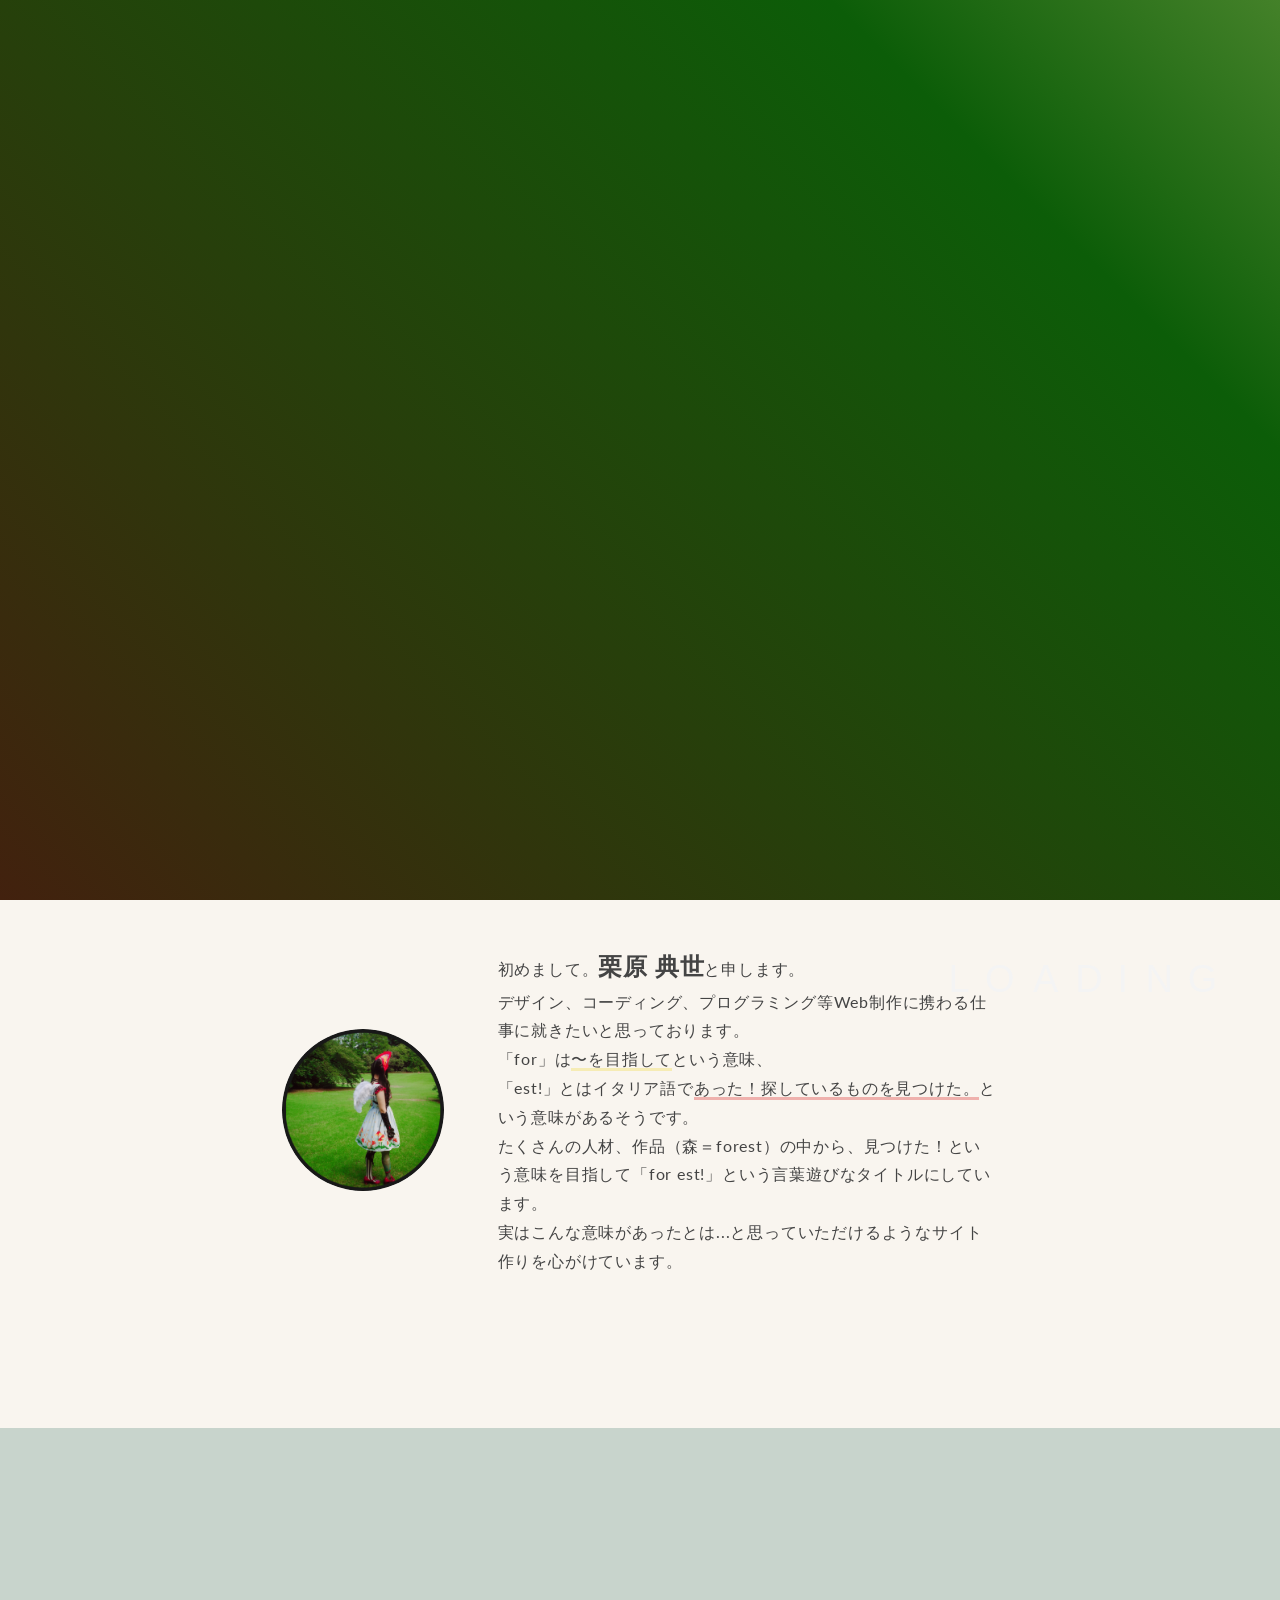
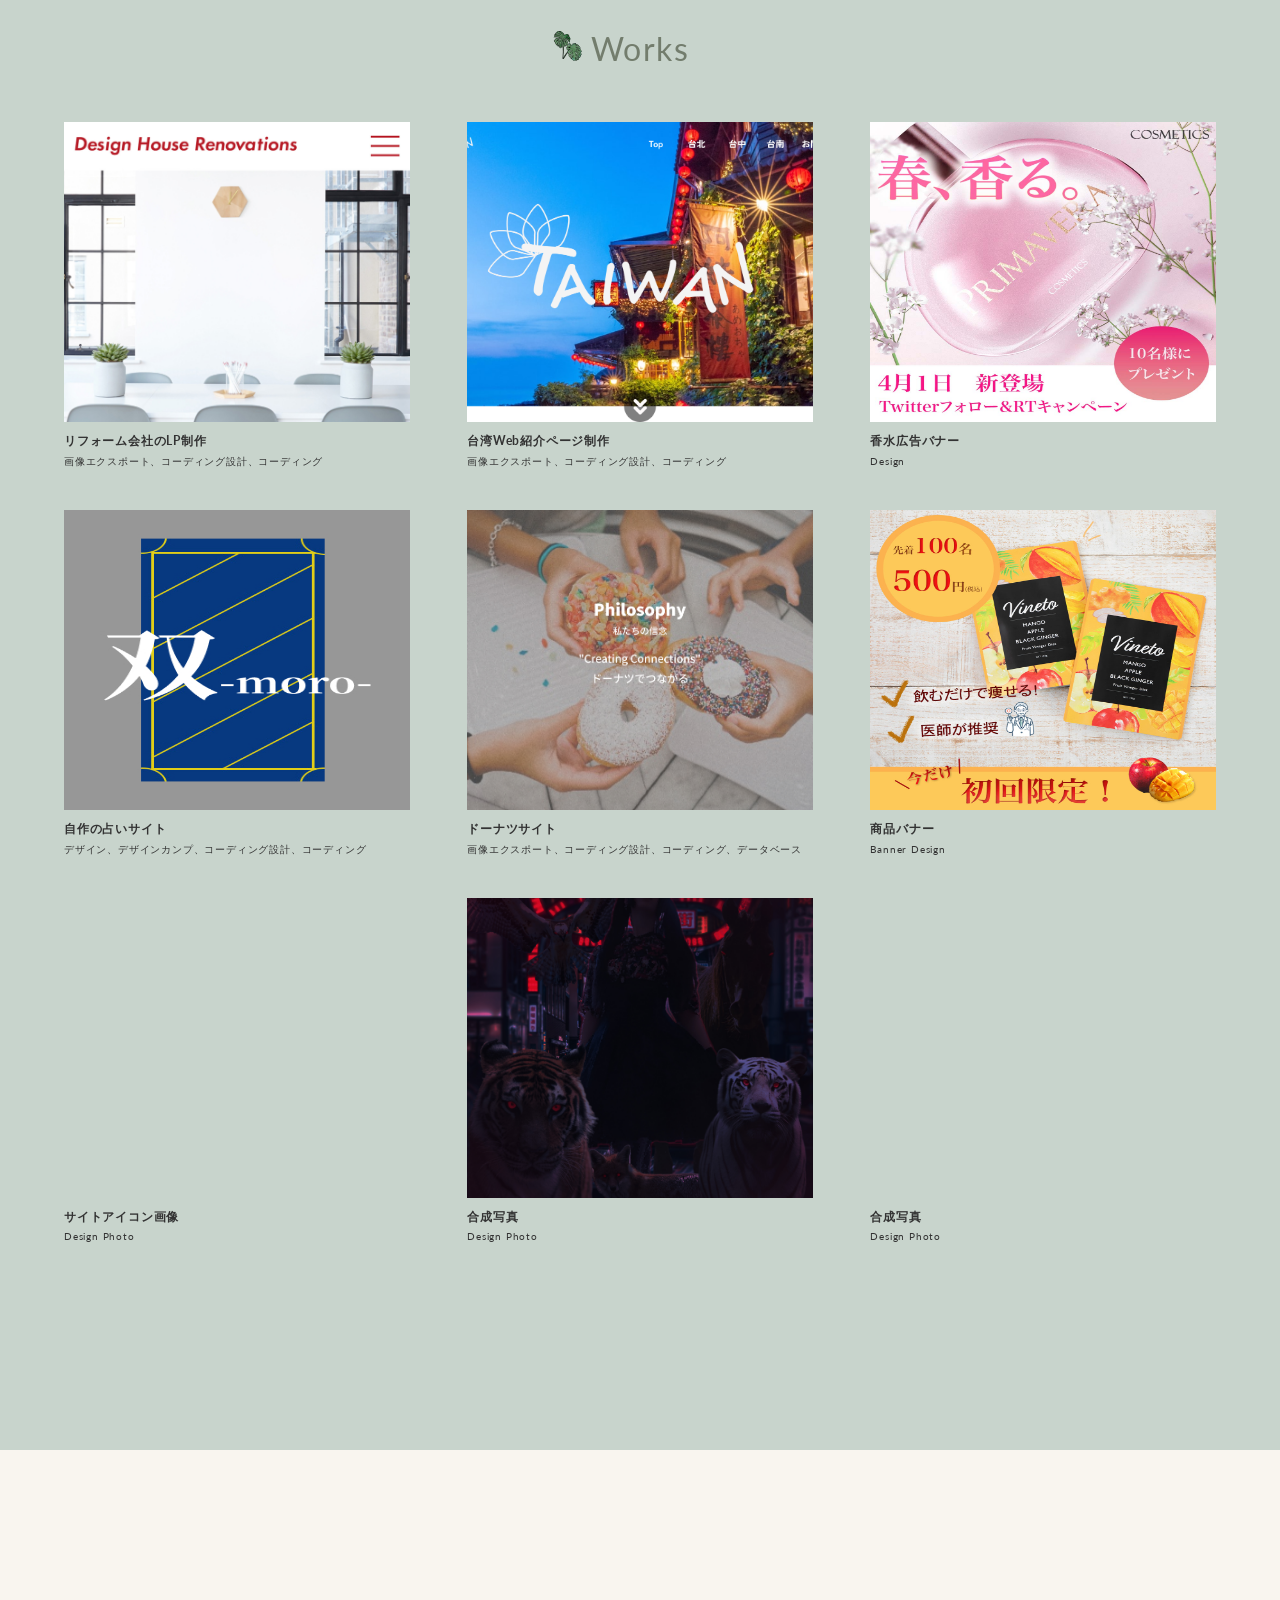
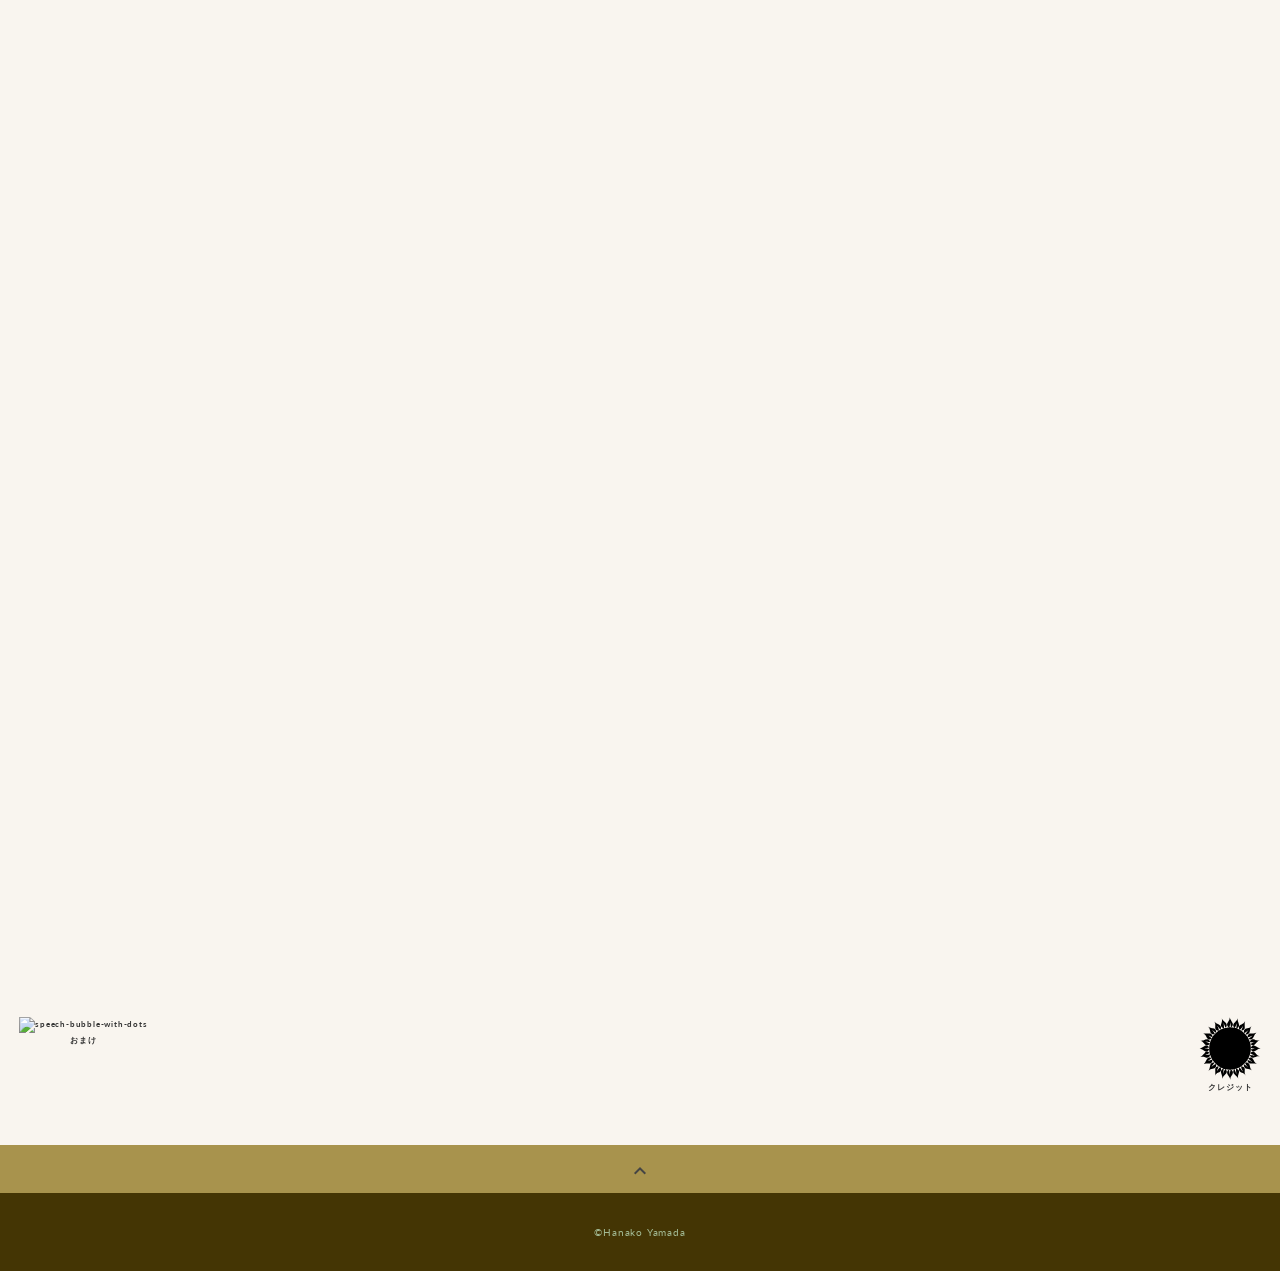
==== commit d06d4f9e: "Add files via upload" ====
--- a/index.html
+++ b/index.html
@@ -4,10 +4,10 @@
 <head>
   <meta charset="utf-8">
   <meta name="viewport" content="width=device-width, initial-scale=1.0">
-  <meta property='og:type' content='website'>
-  <meta property='og:title' content='WebデザイナーHanako Yamada ポートフォリオ'>
-  <meta property='og:url' content='URLが入る'>
-  <meta property='og:description' content='Hanako Yamadaのポートフォリオサイトです。'>
+  <meta property="og:type" content="website">
+  <meta property="og:title" content="WebデザイナーHanako Yamada ポートフォリオ">
+  <meta property="og:url" content="URLが入る">
+  <meta property="og:description" content="Hanako Yamadaのポートフォリオサイトです。">
   <meta property="og:image" content="img/ogp.png">
   <meta name="description" content="Hanako Yamadaのポートフォリオサイトです">
   <title>Michiyo Kurihara ポートフォリオ</title>
@@ -17,7 +17,7 @@
   <link href="css/ress.css" media="all" rel="stylesheet" type="text/css">
   <link href="css/style.css" media="all" rel="stylesheet" type="text/css">
   <link rel="shortcut icon" href="img/favicon.ico">
-  <link rel=”canonical” href=”URLが入る”>
+  <link rel="canonical" href="URLが入る">
 </head>
 
 <body>
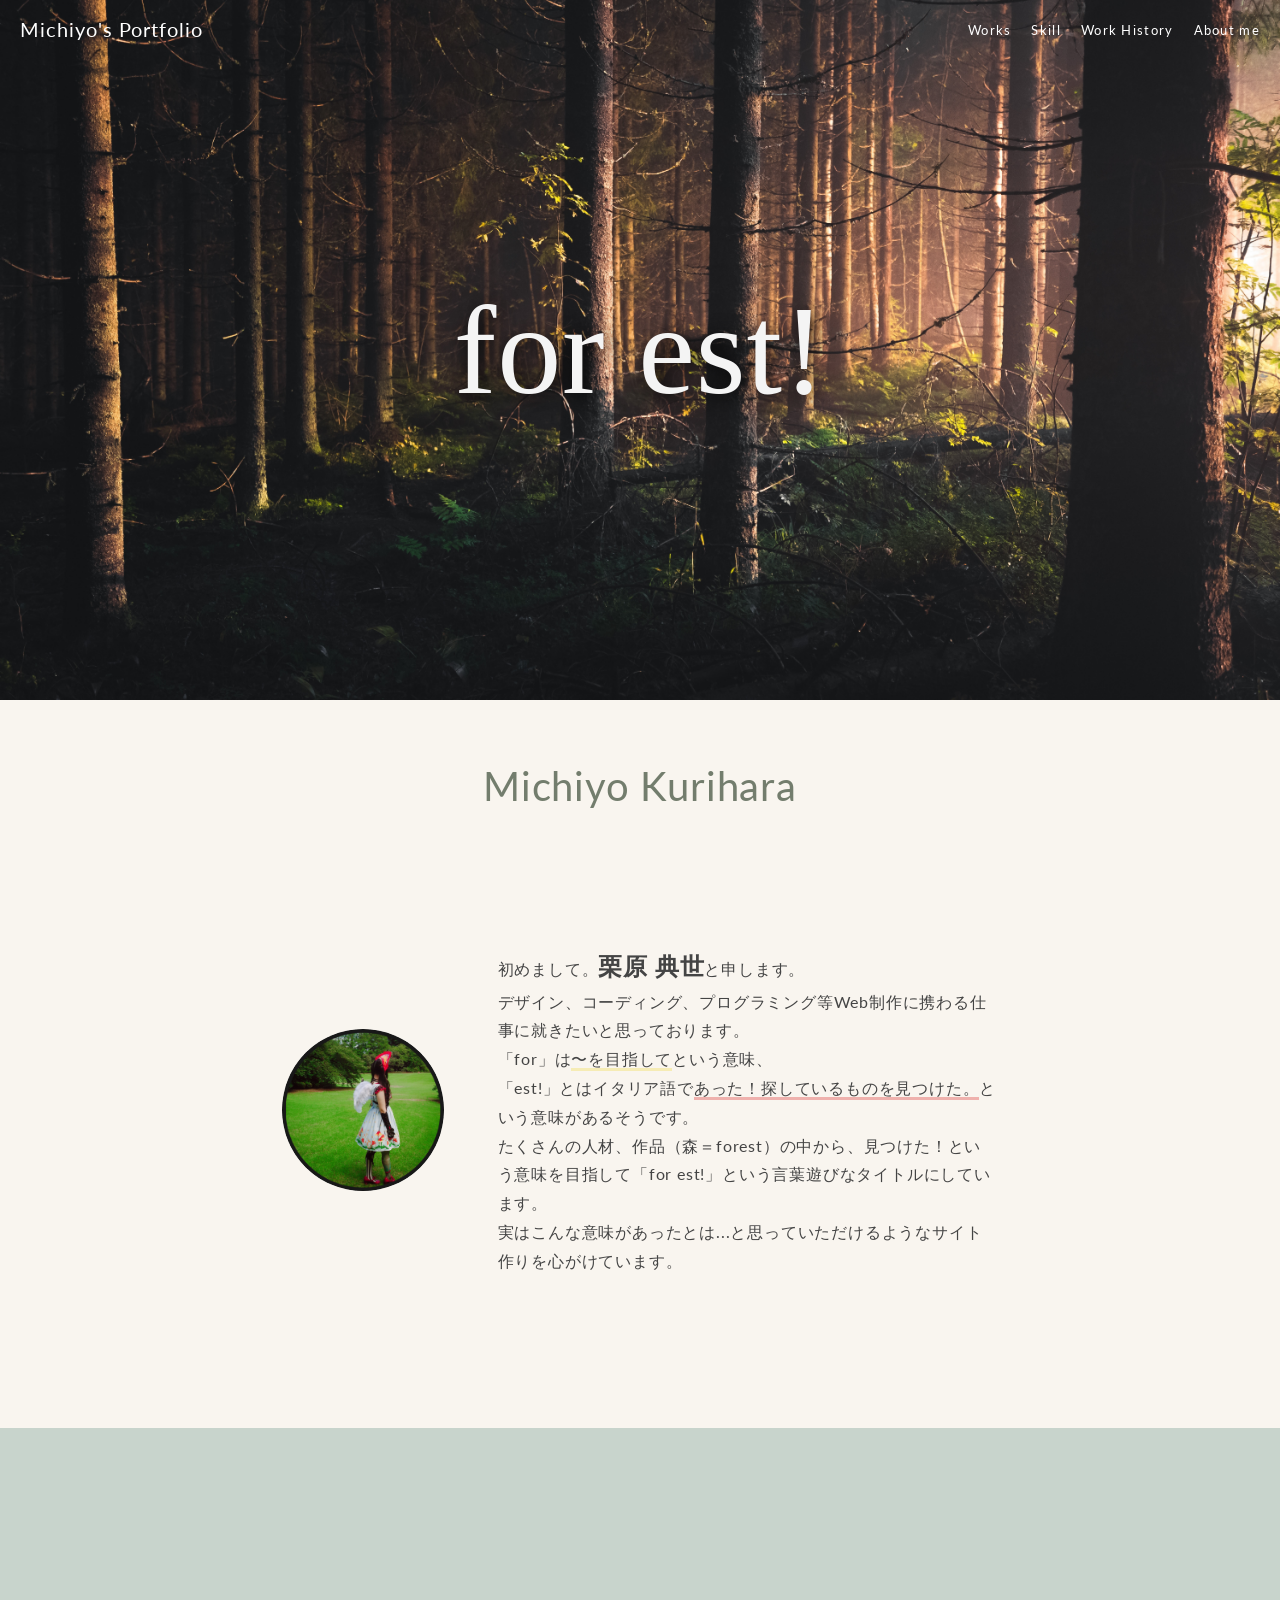
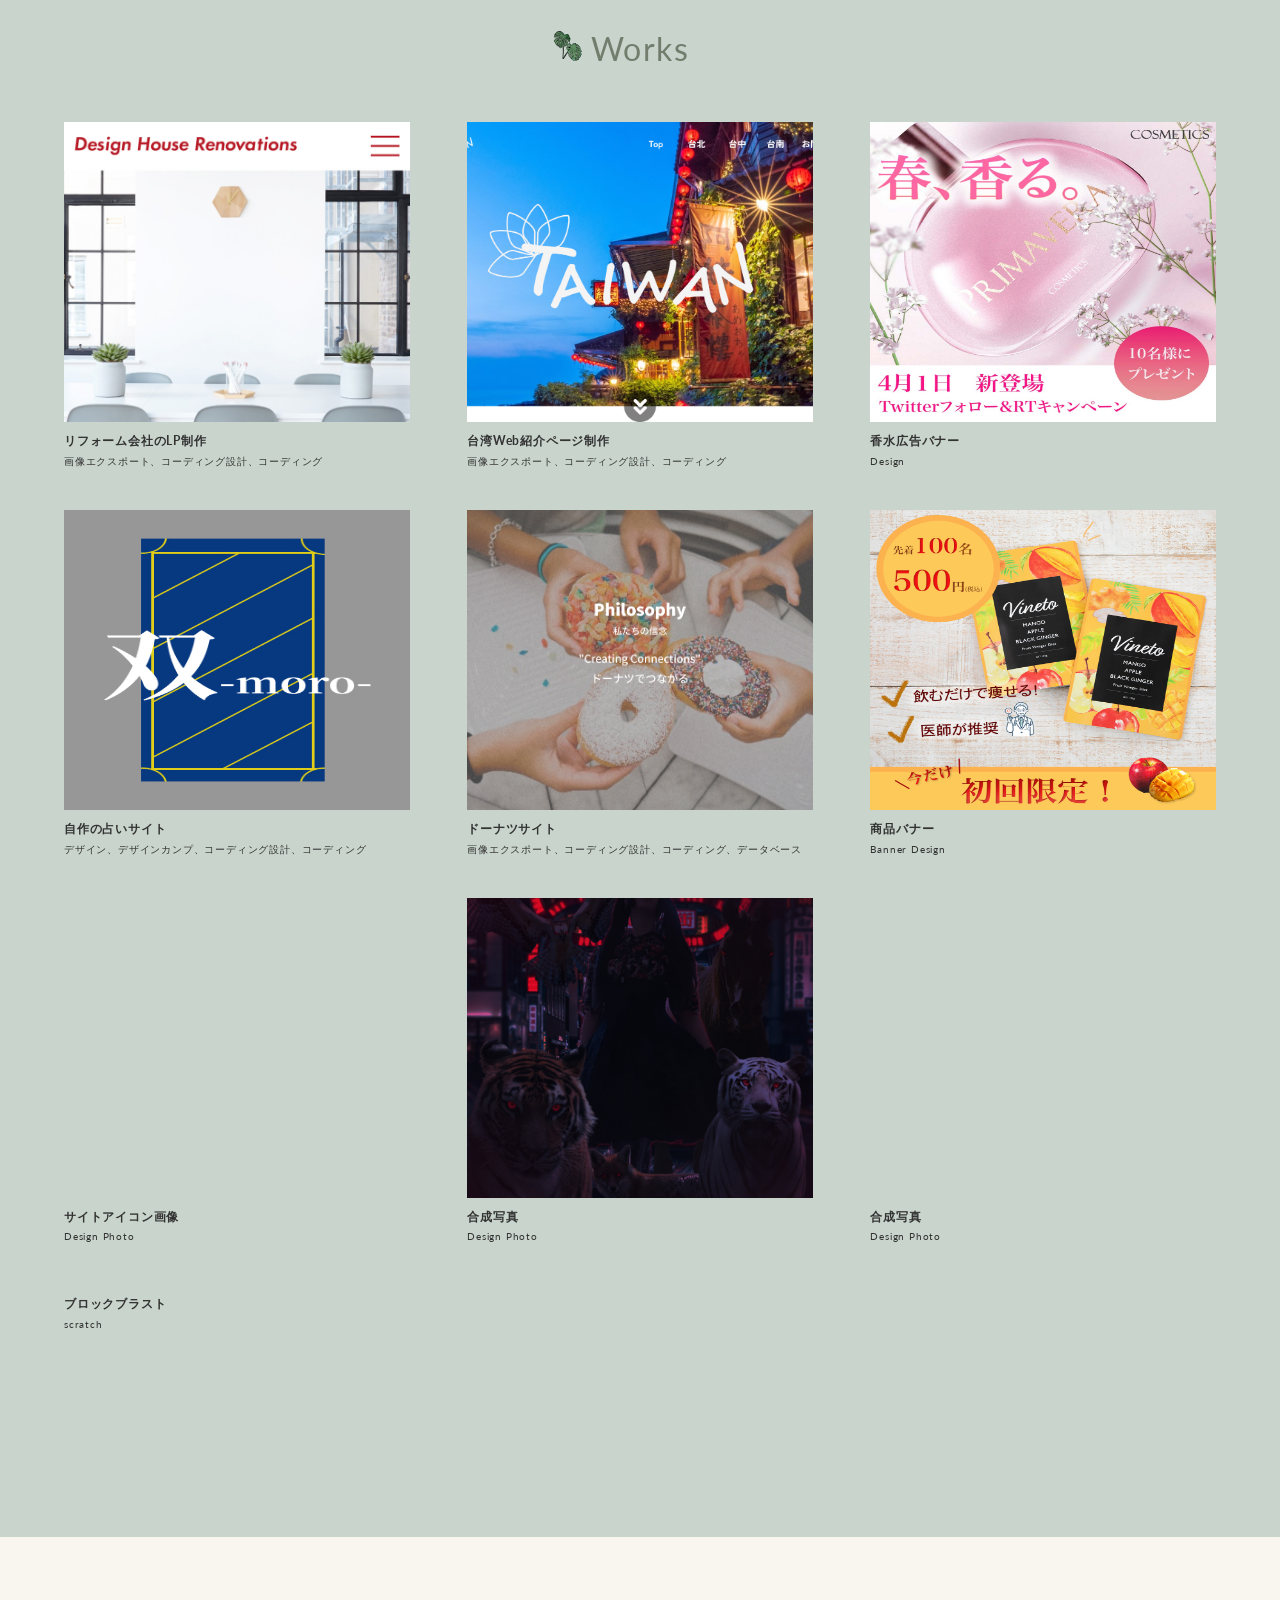
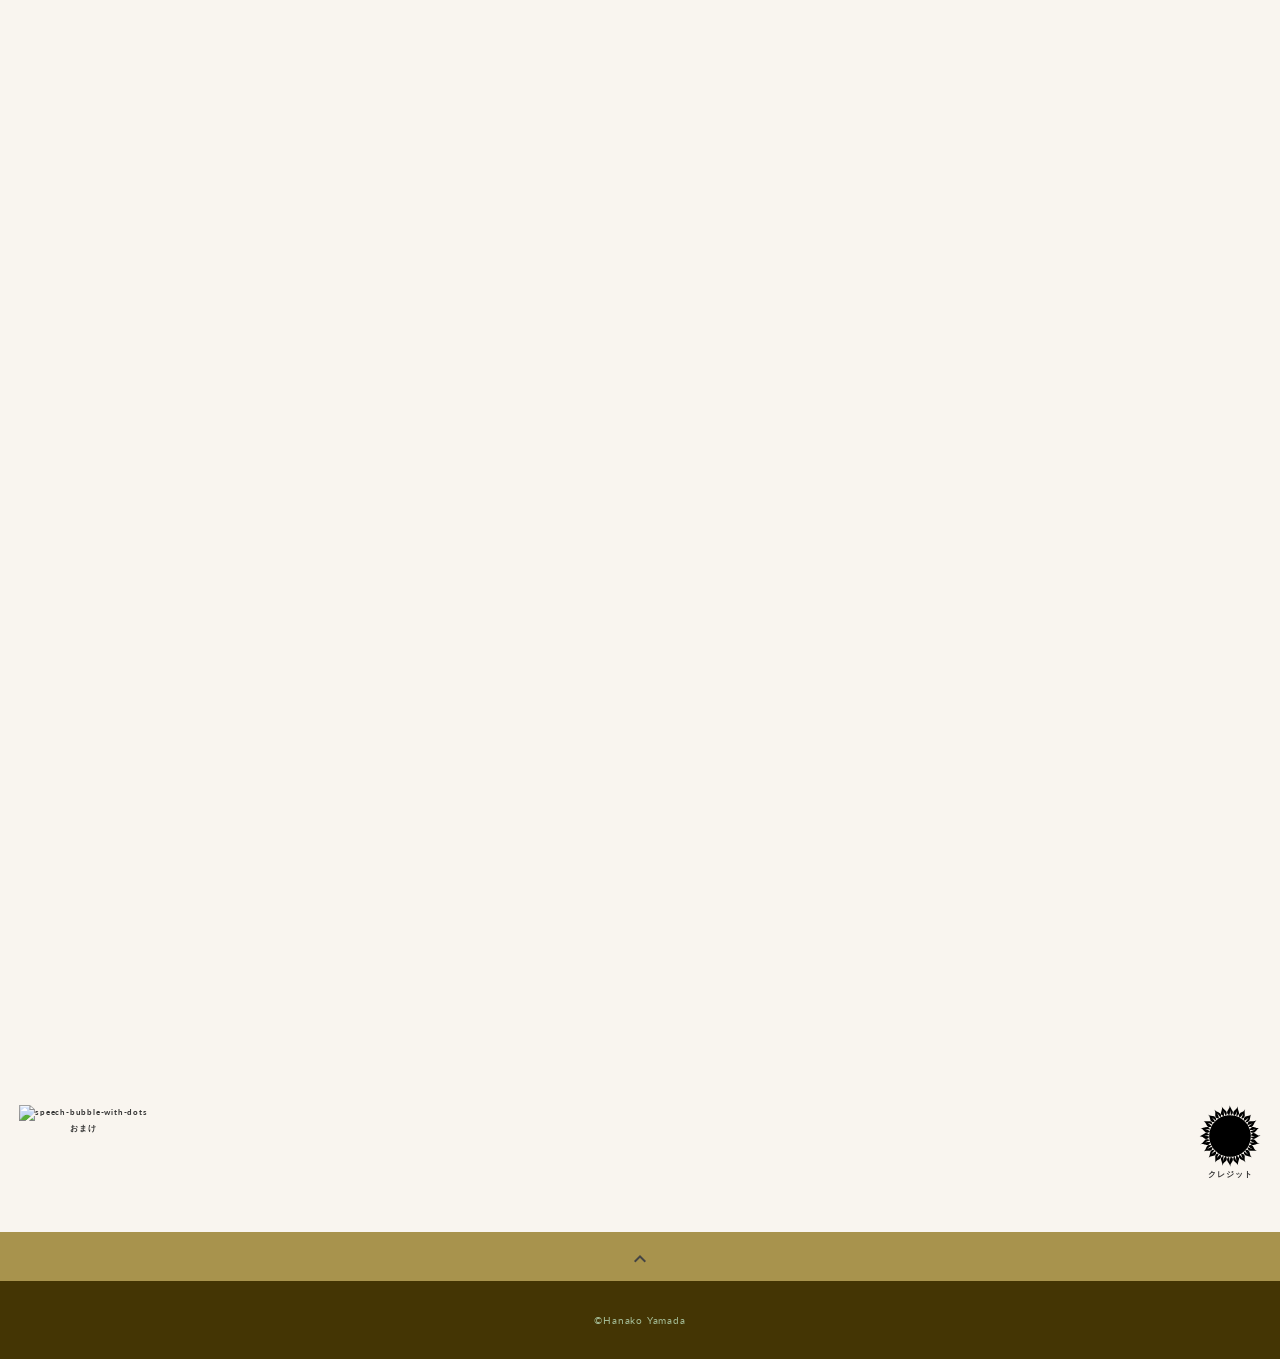
==== commit 6b3d3ad5: "Update index.html" ====
--- a/index.html
+++ b/index.html
@@ -164,7 +164,13 @@
               <p class="works-info">Design Photo</p>
             </a>
 
-
+            <a class="works-item" href="works-template010.html">
+              <p class="works-img img10"></p>
+              <p class="works-name">ブロックブラスト</p>
+              <p class="works-info">scratch</p>
+            </a>
+
+            
             <!-- ポートレート掲載できるものが出来てから -->
             <!-- <a class="works-item" href="works-template010.html">
               <p class="works-img img10"></p>
@@ -777,4 +783,4 @@
   <script src="js/top.js"></script>
 </body>
 
-</html>+</html>
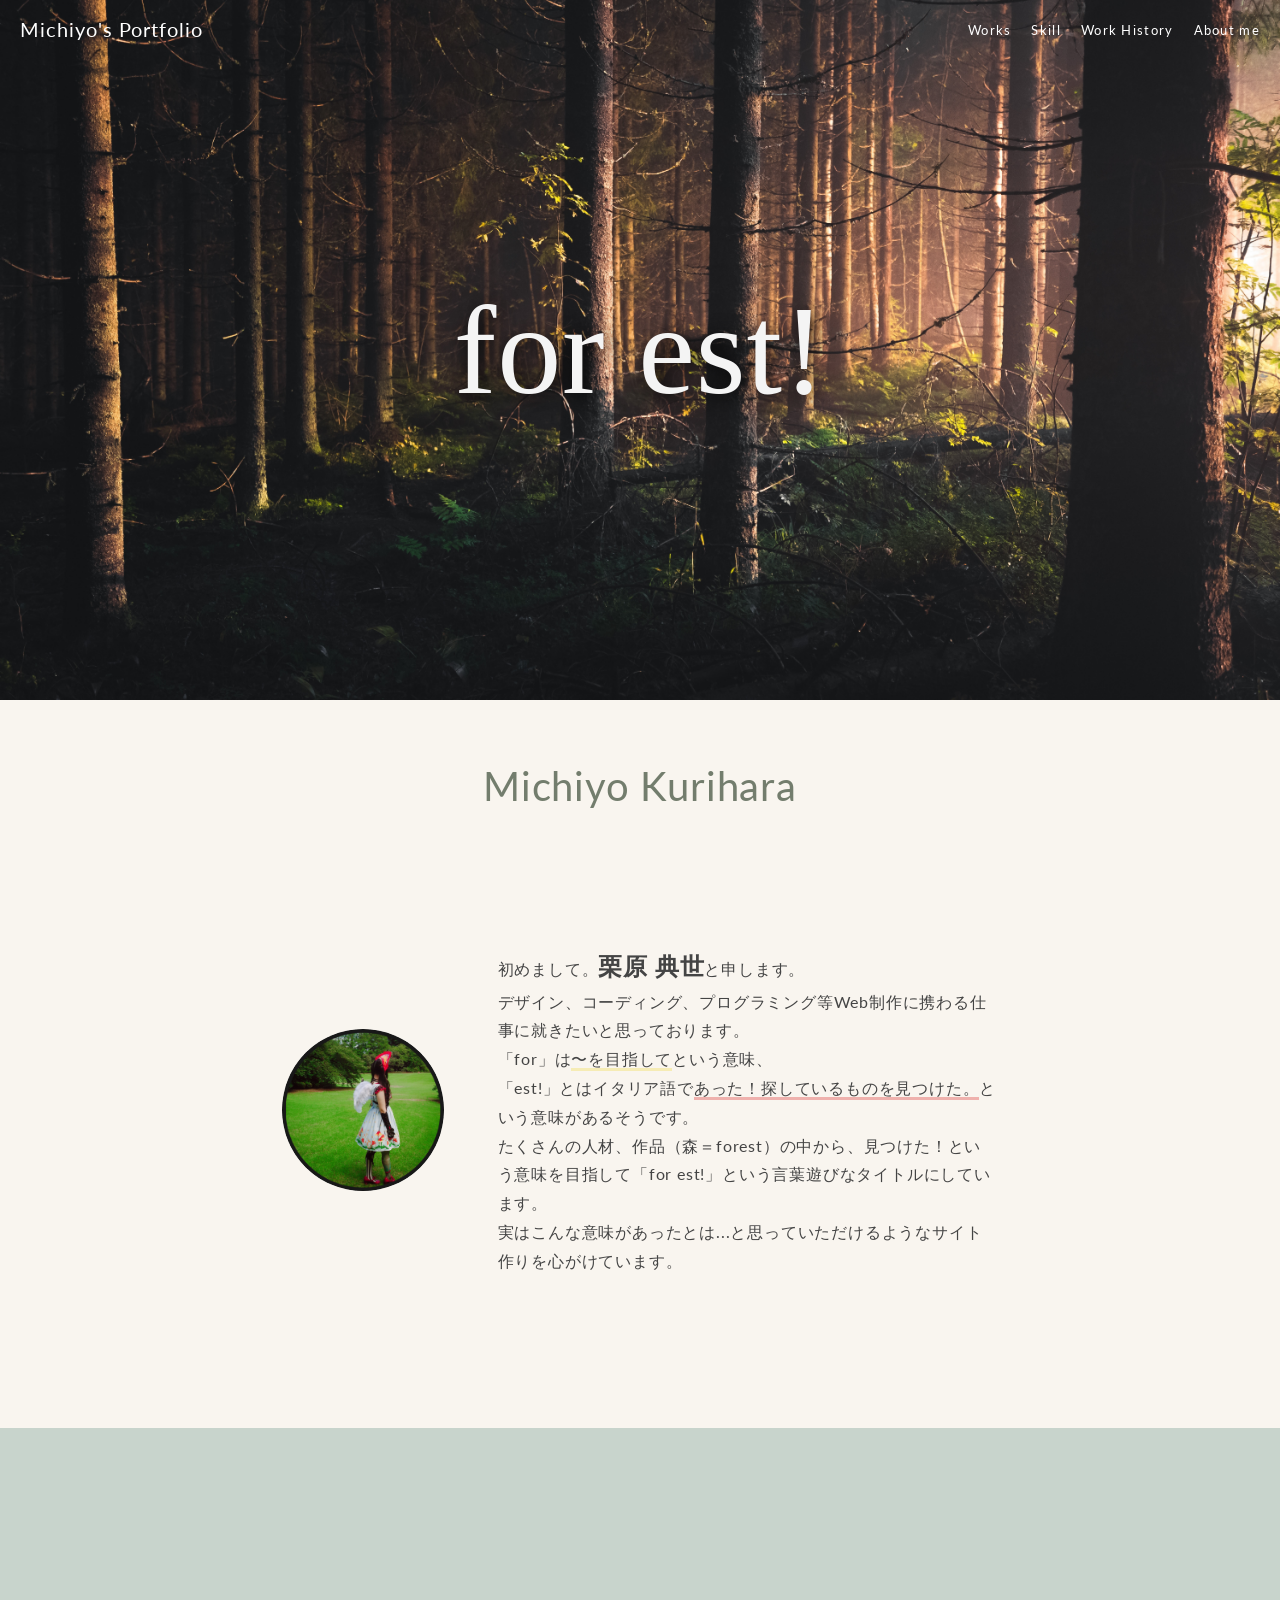
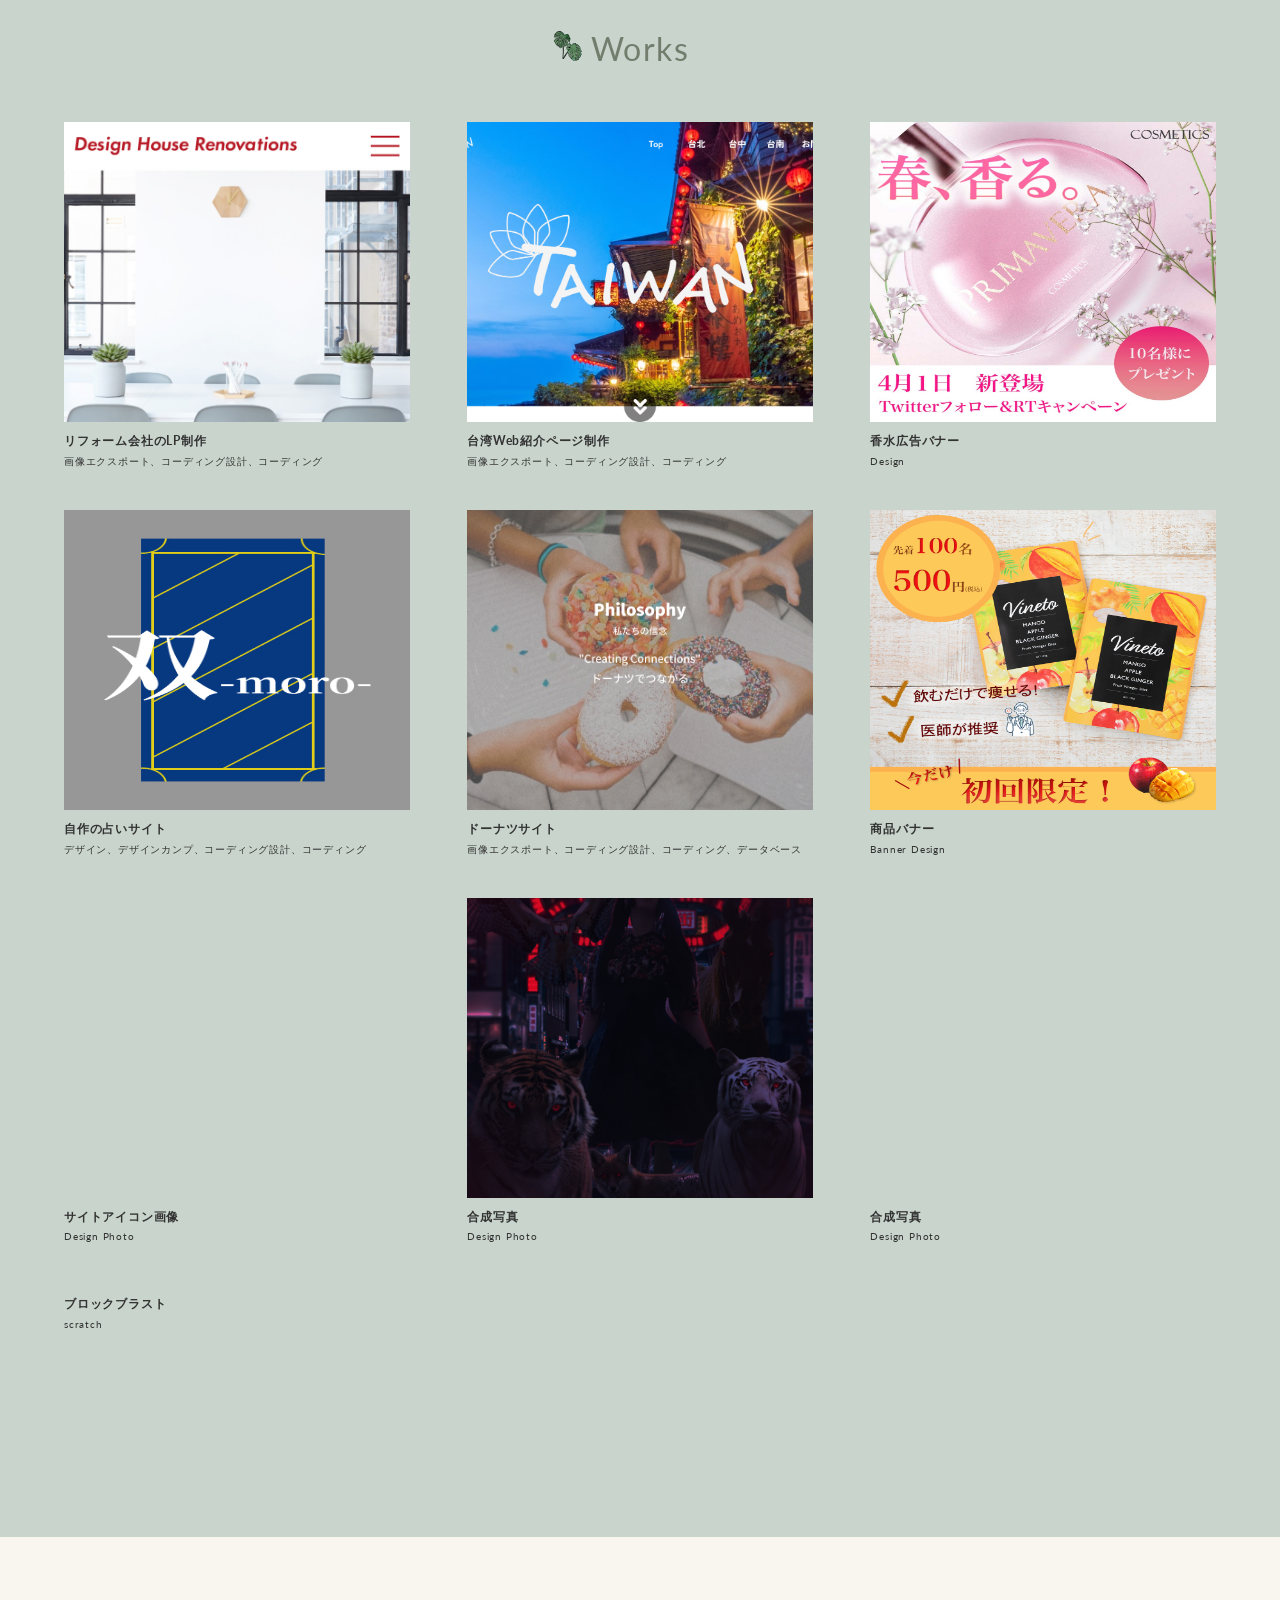
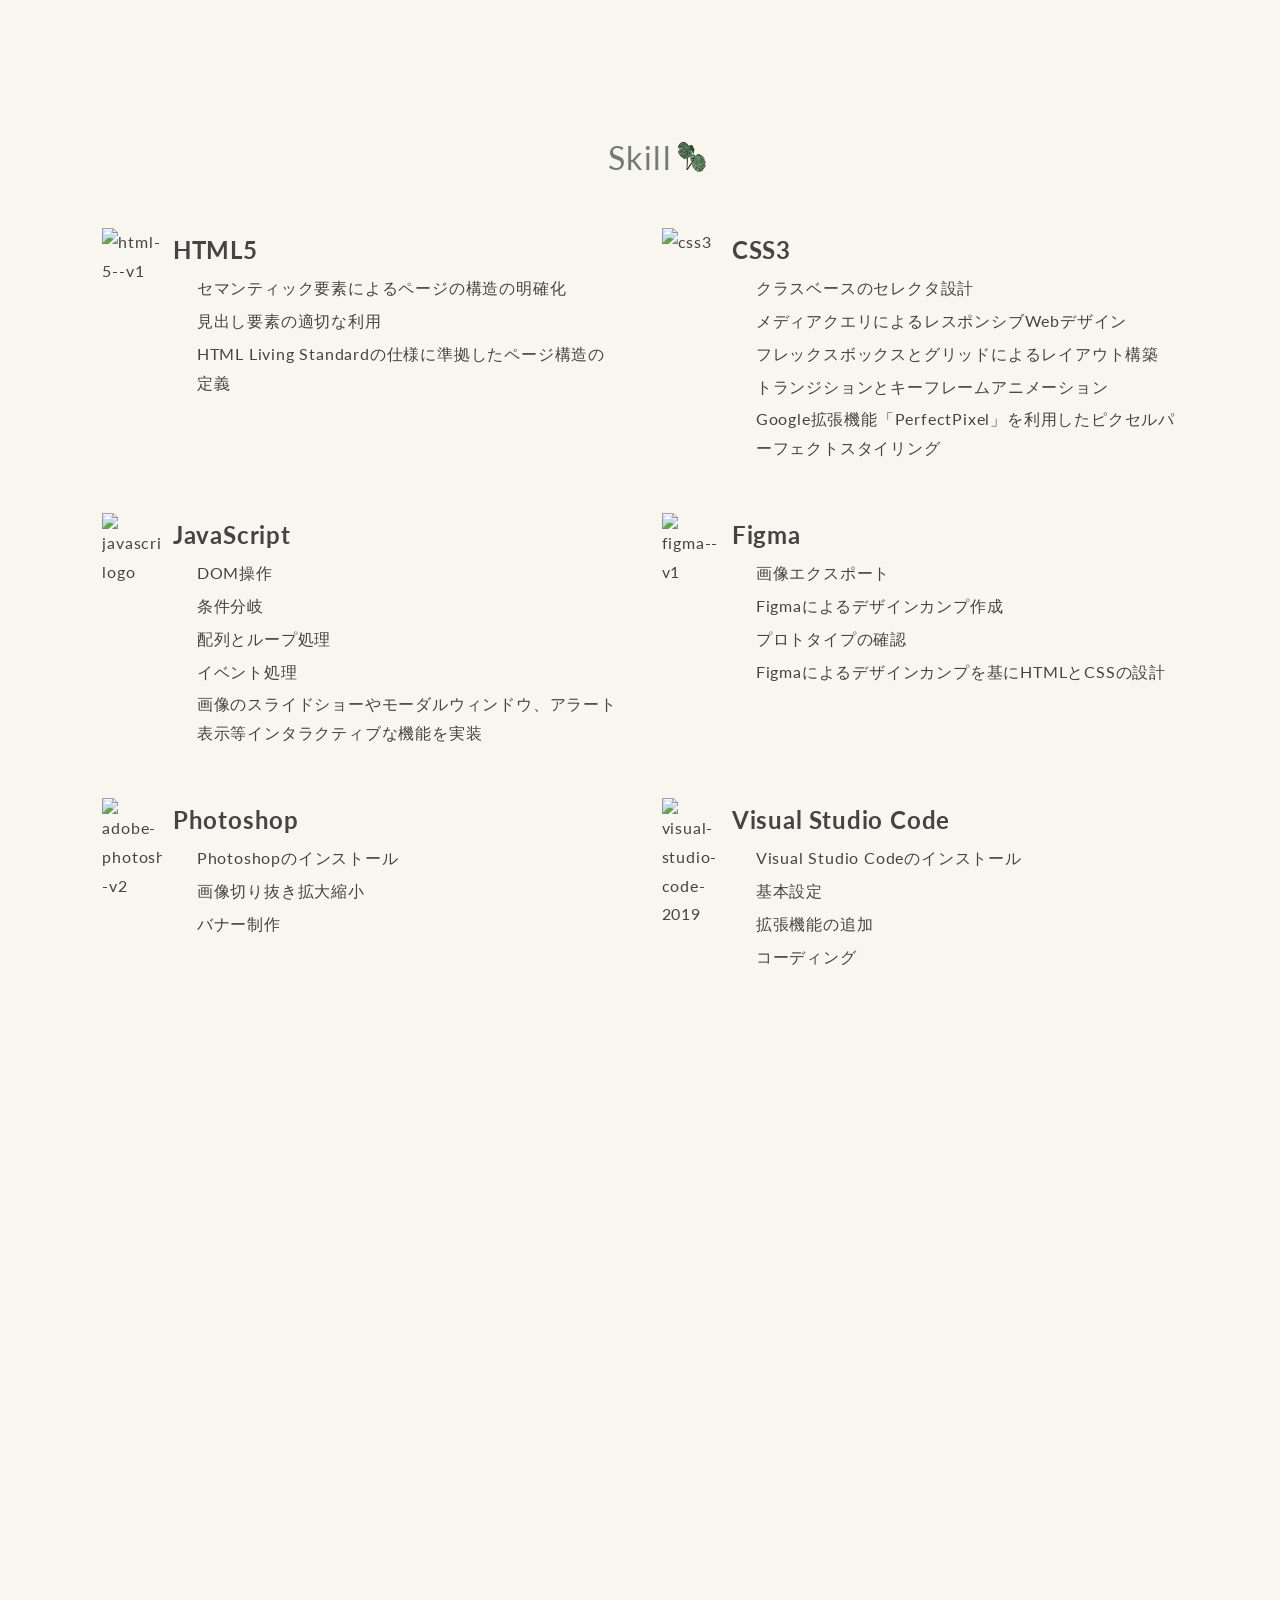
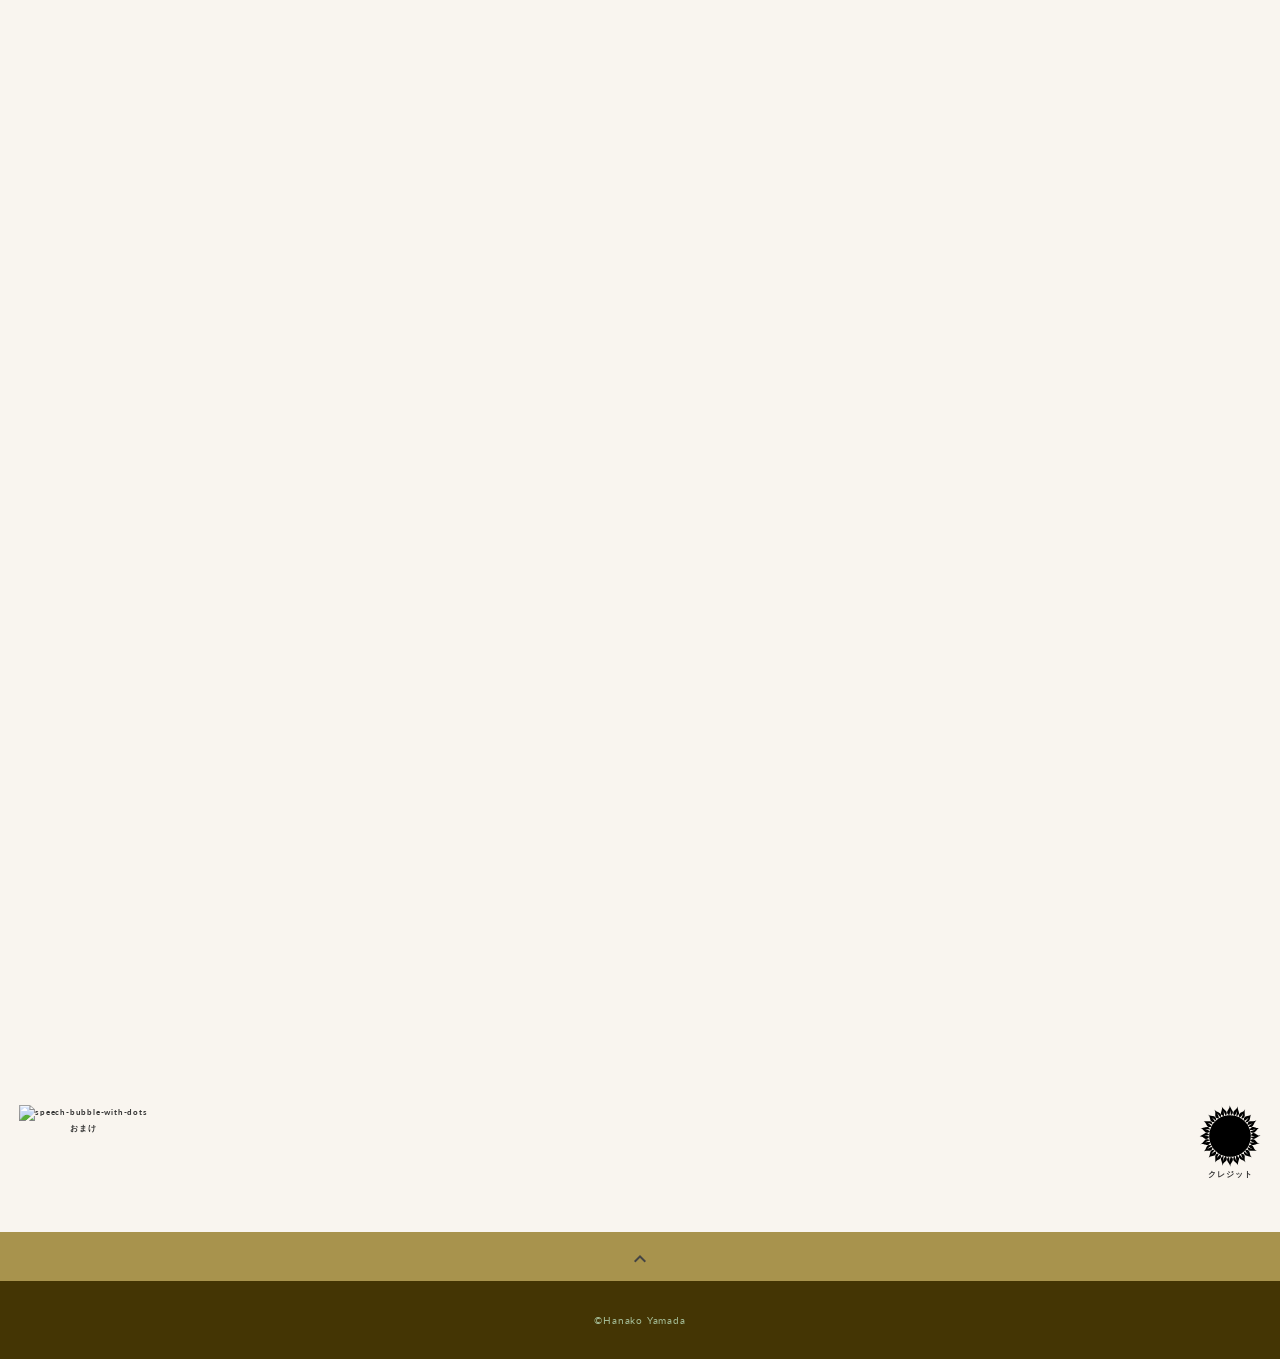
==== commit 358821ed: "Update index.html" ====
--- a/index.html
+++ b/index.html
@@ -164,7 +164,7 @@
               <p class="works-info">Design Photo</p>
             </a>
 
-            <a class="works-item" href="works-template010.html">
+            <a class="works-item" href="works-template10.html">
               <p class="works-img img10"></p>
               <p class="works-name">ブロックブラスト</p>
               <p class="works-info">scratch</p>
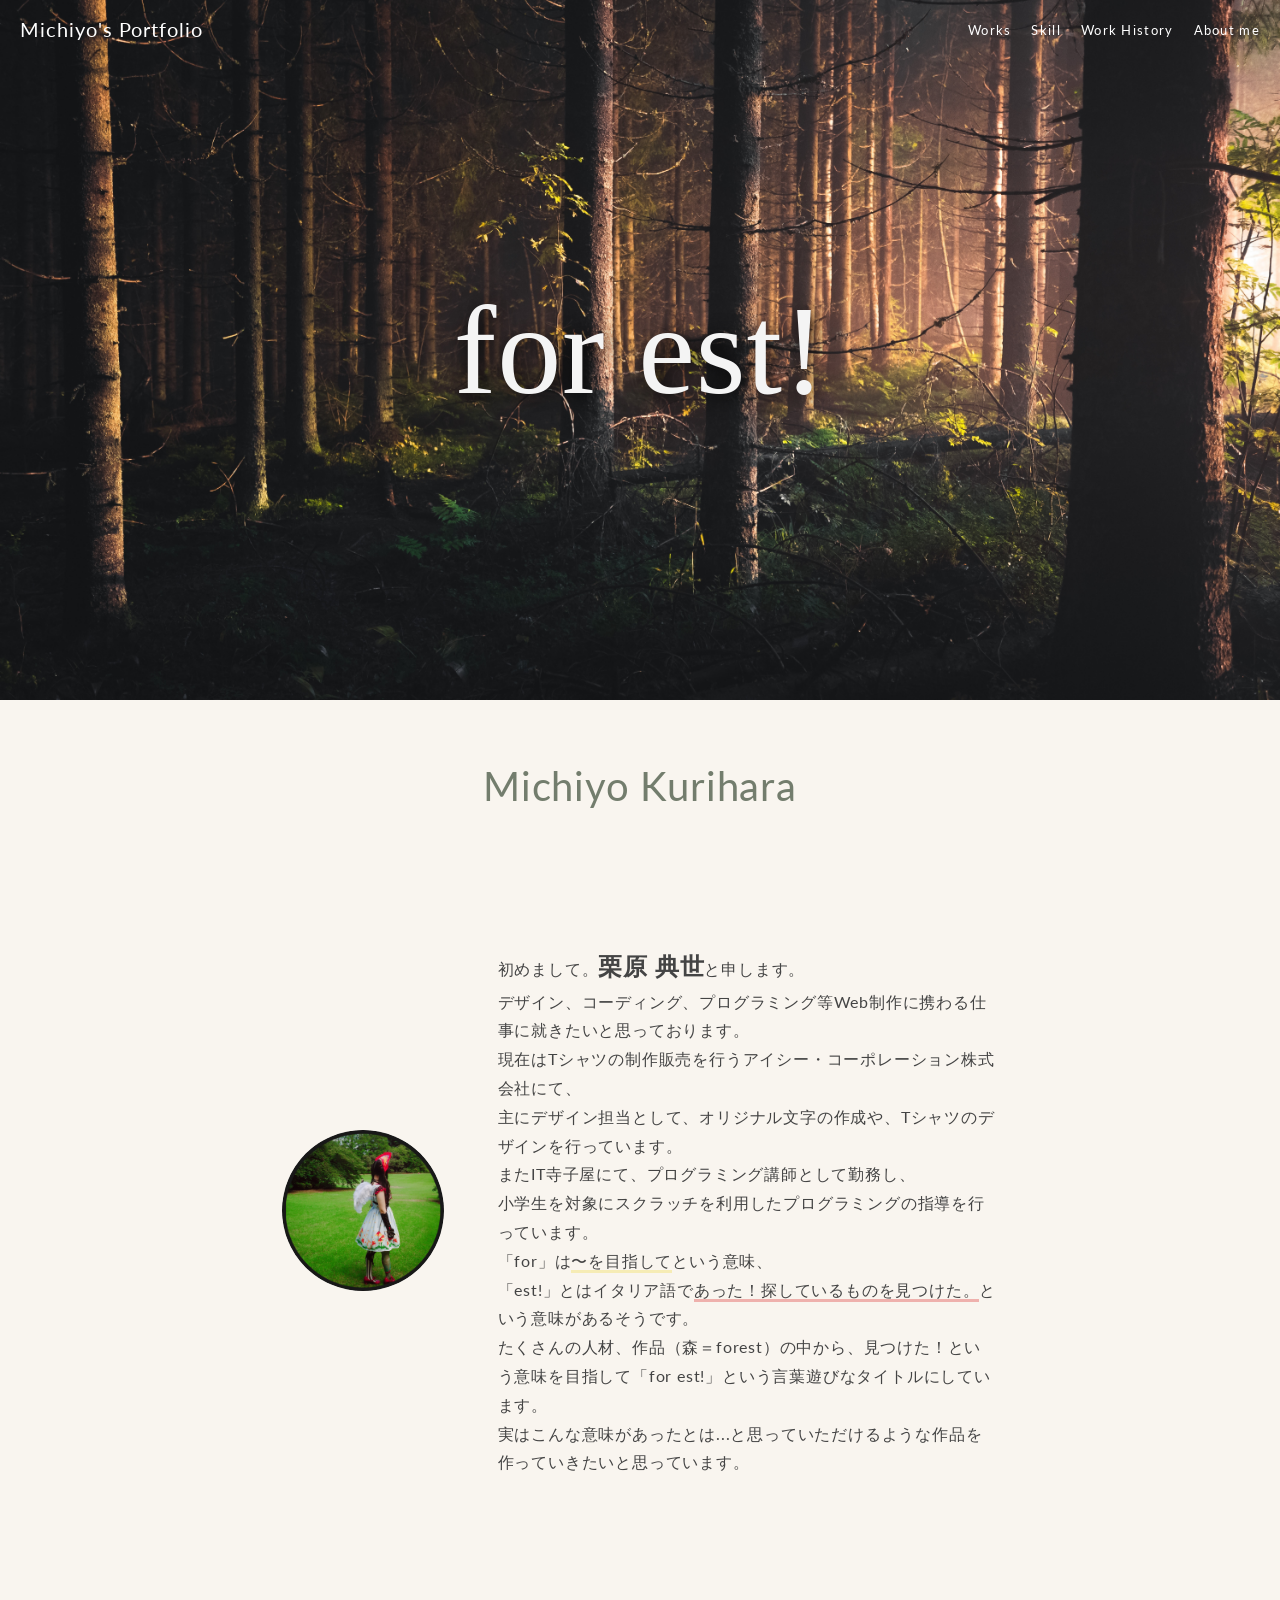
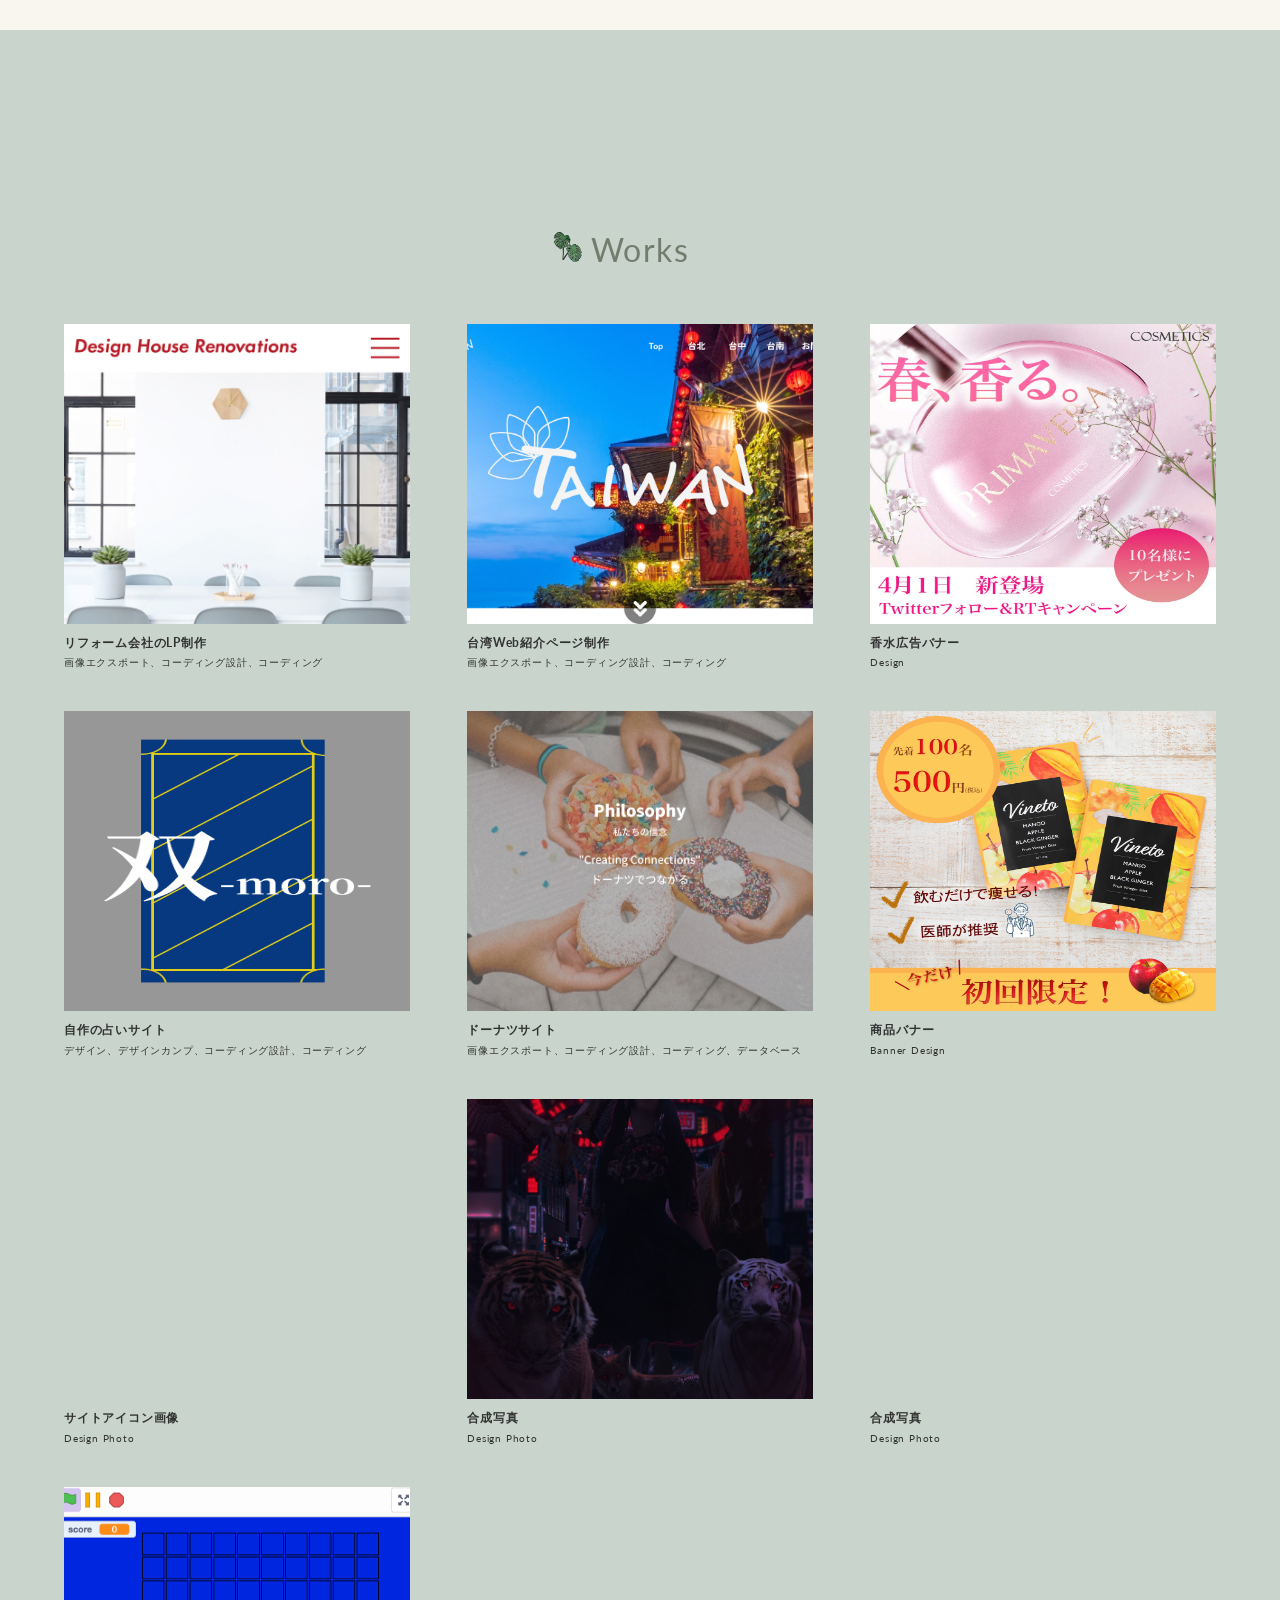
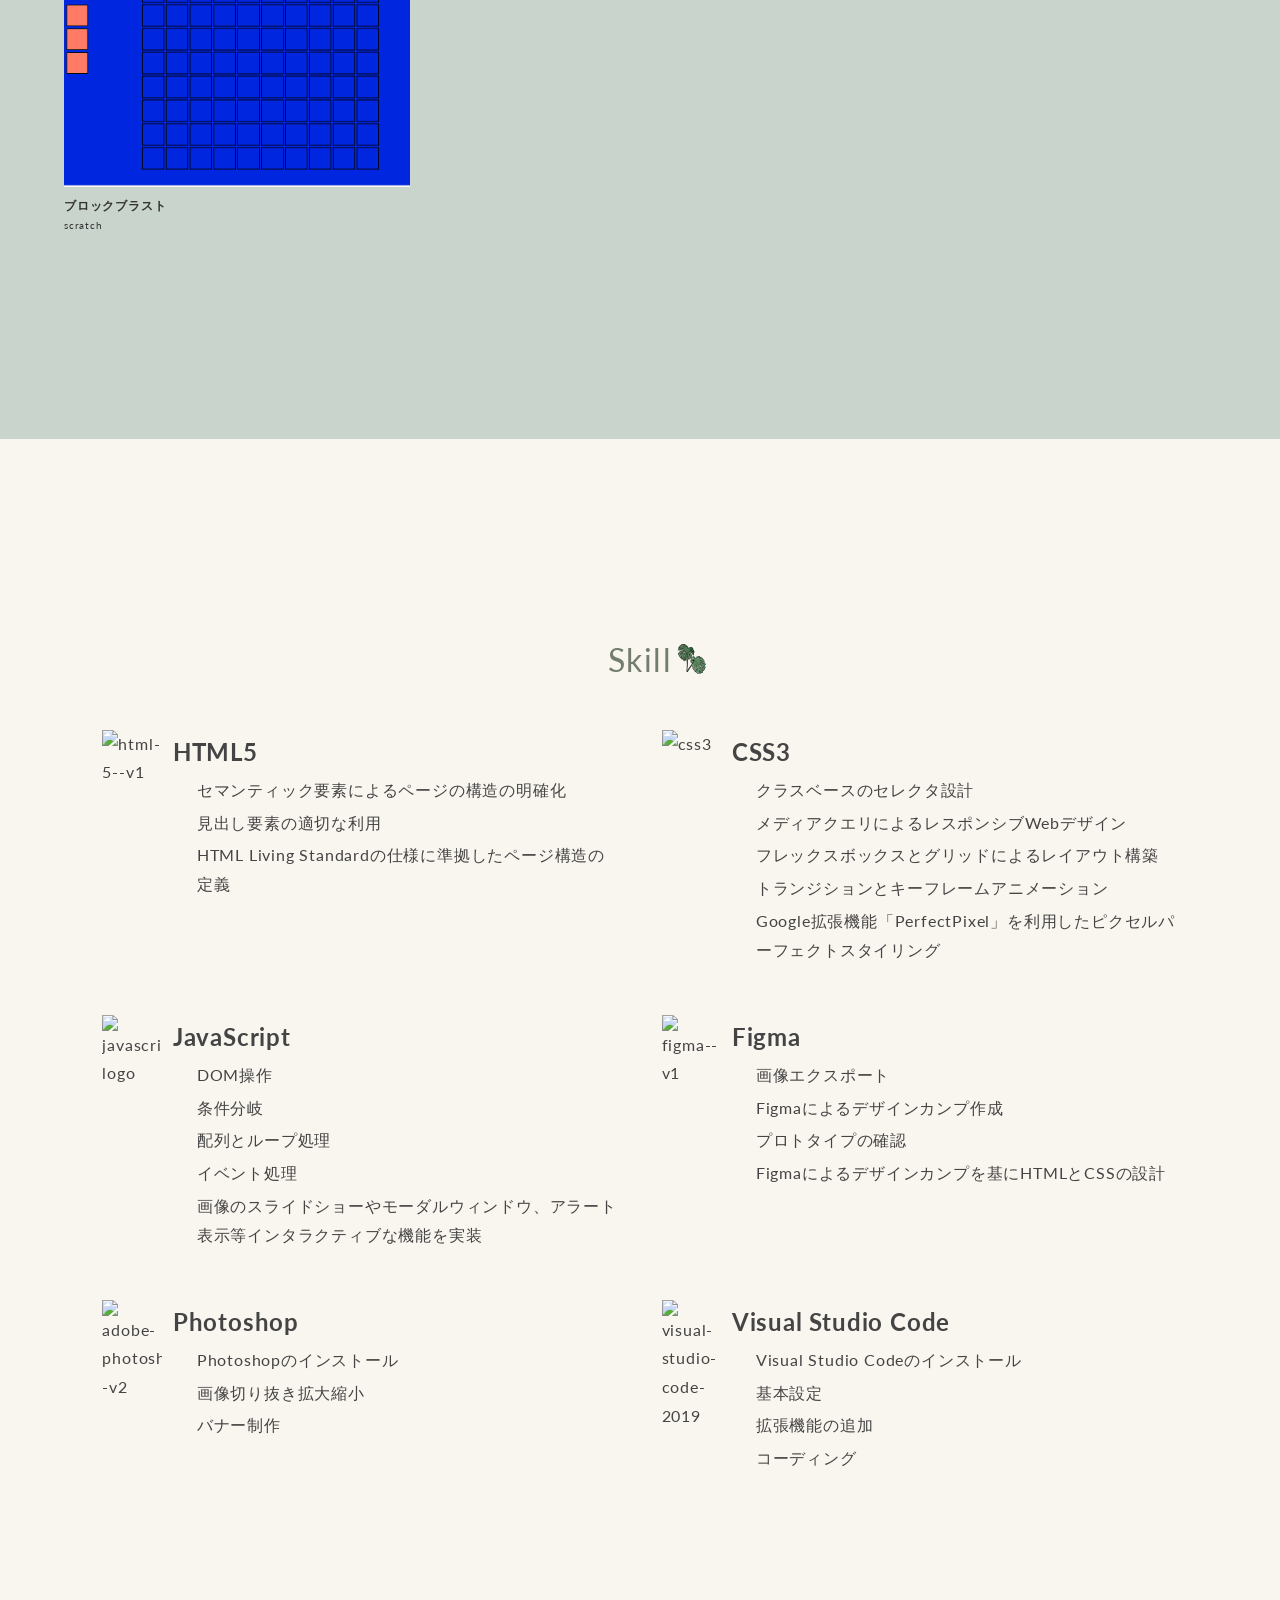
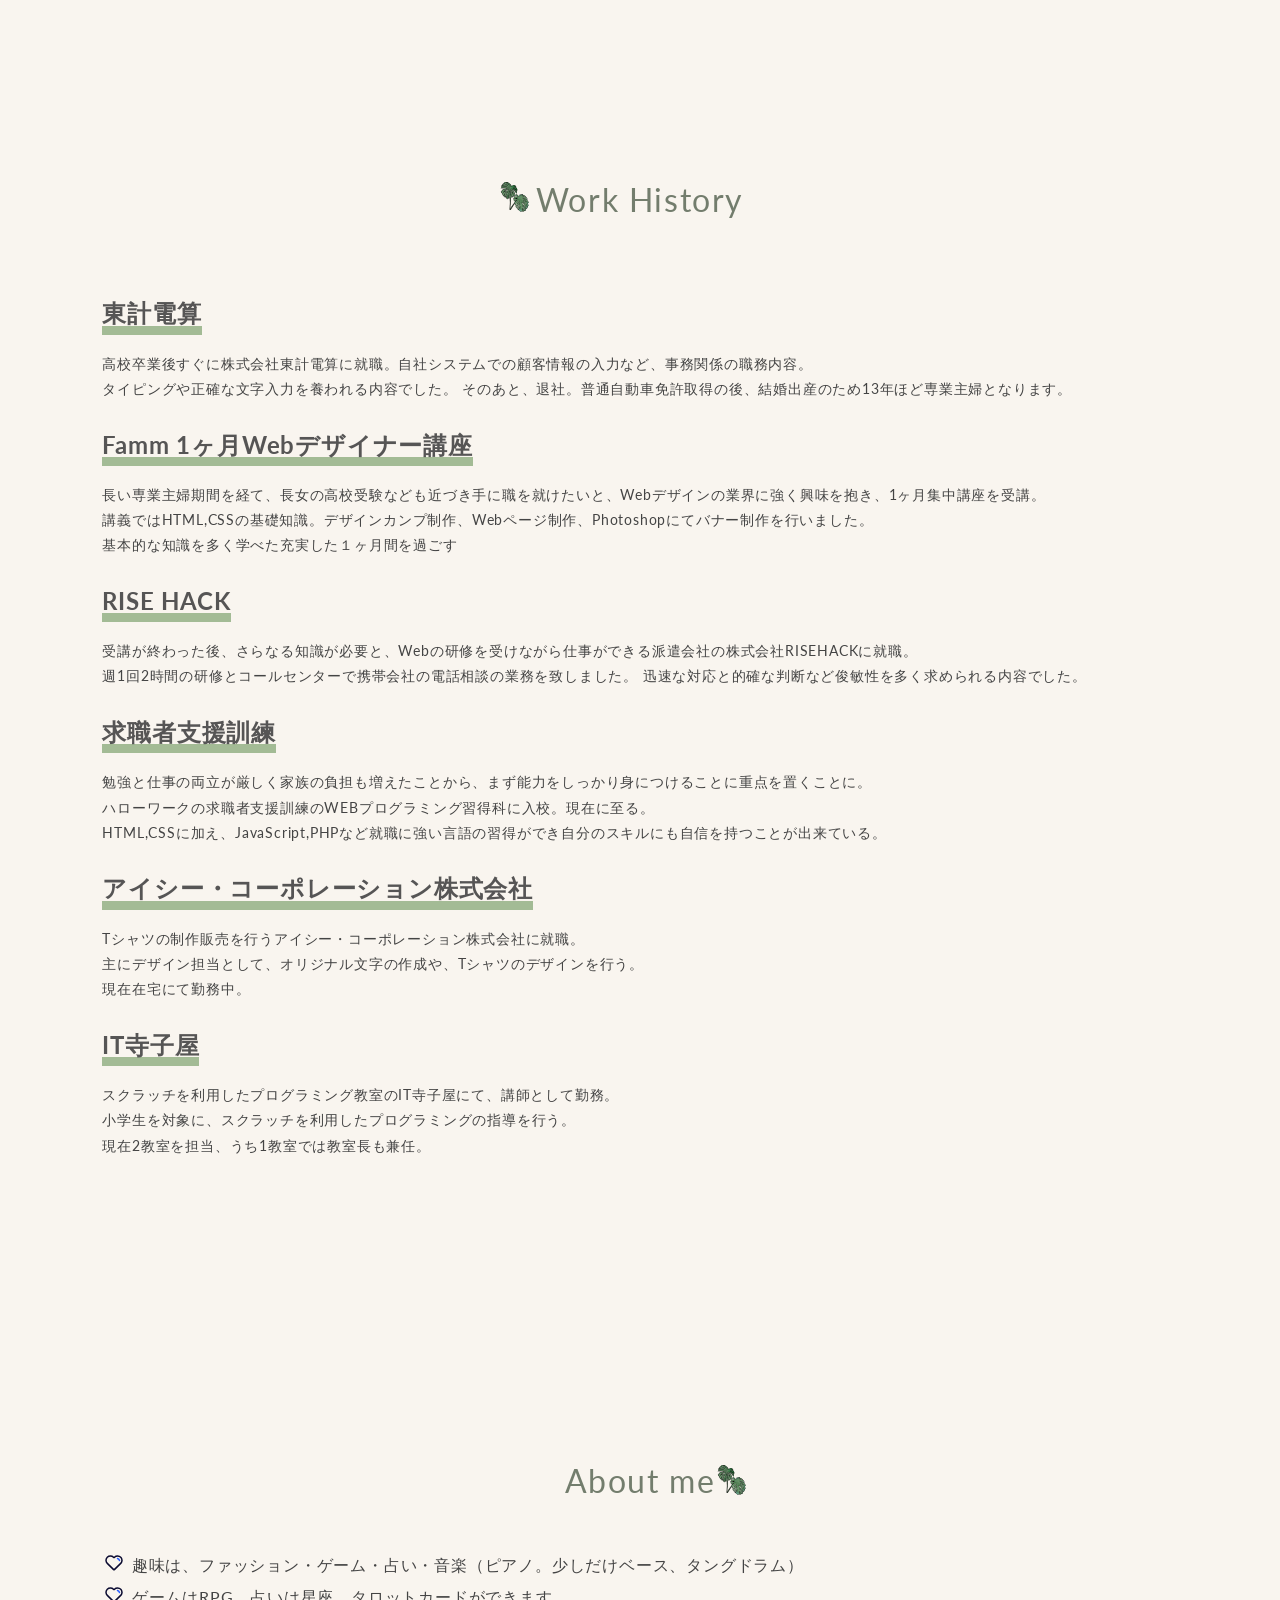
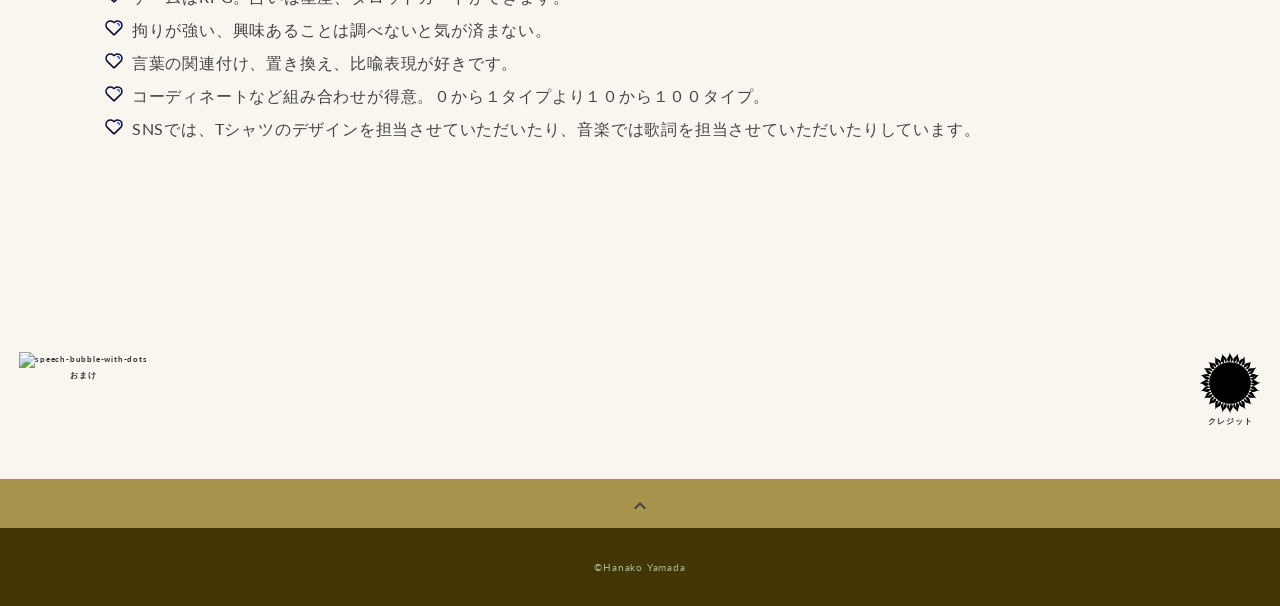
==== commit f8874542: "Update index.html" ====
--- a/index.html
+++ b/index.html
@@ -78,7 +78,7 @@
       </div>
       <!-- /main-visual -->
 
-      <div class="profile load-fade">
+    <div class="profile load-fade">
         <p class="profile-title">Michiyo Kurihara</p>
 
         <div class="inner">
@@ -90,10 +90,14 @@
             <p class="profile-text">
               初めまして。<span class="name_weight">栗原 典世</span>と申します。<br>
               デザイン、コーディング、プログラミング等Web制作に携わる仕事に就きたいと思っております。<br>
+              現在はTシャツの制作販売を行うアイシー・コーポレーション株式会社にて、<br>
+              主にデザイン担当として、オリジナル文字の作成や、Tシャツのデザインを行っています。<br>
+              またIT寺子屋にて、プログラミング講師として勤務し、<br>
+              小学生を対象にスクラッチを利用したプログラミングの指導を行っています。<br>
               「for」は<span class="profile_span2">〜を目指して</span>という意味、<br>
               「est!」とはイタリア語で<span class="profile_span">あった！探しているものを見つけた。</span>という意味があるそうです。<br>
               たくさんの人材、作品（森＝forest）の中から、見つけた！という意味を目指して「for est!」という言葉遊びなタイトルにしています。<br>
-              実はこんな意味があったとは...と思っていただけるようなサイト作りを心がけています。
+              実はこんな意味があったとは...と思っていただけるような作品を作っていきたいと思っています。<br>
             </p>
           </div>
         </div>
@@ -144,7 +148,7 @@
               <p class="works-info">Banner Design</p>
             </a>
 
-            
+
             <a class="works-item" href="works-template07.html">
               <p class="works-img img7"></p>
               <p class="works-name">サイトアイコン画像</p>
@@ -170,7 +174,6 @@
               <p class="works-info">scratch</p>
             </a>
 
-            
             <!-- ポートレート掲載できるものが出来てから -->
             <!-- <a class="works-item" href="works-template010.html">
               <p class="works-img img10"></p>
@@ -528,7 +531,7 @@
                 東計電算
               </h3>
               <div class="history_text">
-                高校卒業後すぐに株式会社東計電算に就職。３ヶ月ほど自社システムでの顧客情報の入力など、事務関係の職務内容。<br>
+                高校卒業後すぐに株式会社東計電算に就職。自社システムでの顧客情報の入力など、事務関係の職務内容。<br>
                 タイピングや正確な文字入力を養われる内容でした。
                 そのあと、退社。普通自動車免許取得の後、結婚出産のため13年ほど専業主婦となります。
               </div>
@@ -551,7 +554,7 @@
               </h3>
               <div class="history_text">
                 受講が終わった後、さらなる知識が必要と、Webの研修を受けながら仕事ができる派遣会社の株式会社RISEHACKに就職。<br>
-                3ヶ月ほど、週1回2時間の研修とコールセンターで携帯会社の電話相談の業務を致しました。
+                週1回2時間の研修とコールセンターで携帯会社の電話相談の業務を致しました。
                 迅速な対応と的確な判断など俊敏性を多く求められる内容でした。
               </div>
             </div>
@@ -565,13 +568,36 @@
                 ハローワークの求職者支援訓練のWEBプログラミング習得科に入校。現在に至る。<br>
                 HTML,CSSに加え、JavaScript,PHPなど就職に強い言語の習得ができ自分のスキルにも自信を持つことが出来ている。
               </div>
+
+              <div class="work_history_item">
+                <h3 class="history_title">
+                  アイシー・コーポレーション株式会社
+                </h3>
+                <div class="history_text">
+                  Tシャツの制作販売を行うアイシー・コーポレーション株式会社に就職。<br>
+                  主にデザイン担当として、オリジナル文字の作成や、Tシャツのデザインを行う。<br>
+                  現在在宅にて勤務中。
+                </div>
+              </div>
+
+
+              <div class="work_history_item">
+                <h3 class="history_title">
+                  IT寺子屋
+                </h3>
+                <div class="history_text">
+                  スクラッチを利用したプログラミング教室のIT寺子屋にて、講師として勤務。<br>
+                  小学生を対象に、スクラッチを利用したプログラミングの指導を行う。<br>
+                  現在2教室を担当、うち1教室では教室長も兼任。<br>
+                </div>
+
+              </div>
+
+
             </div>
 
 
           </div>
-
-
-        </div>
       </section>
       <!-- /contact -->
 
@@ -592,7 +618,7 @@
                   </g>
                 </svg>
               </span>
-              趣味は、ファッション・ゲーム・占い
+              趣味は、ファッション・ゲーム・占い・音楽（ピアノ。少しだけベース、タングドラム）
             </li>
             <li>
               <span>
@@ -651,9 +677,25 @@
               </span>
               コーディネートなど組み合わせが得意。０から１タイプより１０から１００タイプ。
             </li>
+            <li>
+              <span>
+                <svg viewBox="0 0 24 24" xmlns="http://www.w3.org/2000/svg" width="24" height="24" fill="none">
+                  <g style="animation:pulsate .5s ease-in-out infinite both;transform-origin:center center"
+                    stroke-width="1.5">
+                    <path stroke="#0A0A30"
+                      d="M11.515 6.269l.134.132a.5.5 0 00.702 0l.133-.132A4.44 4.44 0 0115.599 5c.578 0 1.15.112 1.684.33a4.41 4.41 0 011.429.939c.408.402.733.88.954 1.406a4.274 4.274 0 010 3.316 4.331 4.331 0 01-.954 1.405l-6.36 6.259a.5.5 0 01-.702 0l-6.36-6.259A4.298 4.298 0 014 9.333c0-1.15.464-2.252 1.29-3.064A4.439 4.439 0 018.401 5c1.168 0 2.288.456 3.114 1.269z" />
+                    <path stroke="#265BFF" stroke-linecap="round" stroke-linejoin="round"
+                      d="M15.5 7.5c.802.304 1.862 1.43 2 2" />
+                  </g>
+                </svg>
+              </span>
+              SNSでは、Tシャツのデザインを担当させていただいたり、音楽では歌詞を担当させていただいたりしています。
+            </li>
+
           </ul>
         </div>
       </section>
+
       <!-- ?About me -->
 
 
--- a/css/style.css
+++ b/css/style.css
@@ -640,7 +640,13 @@
   height: 300px;
 }
 
-
+.img10 {
+  background: url(../img/scratch_hp.png) no-repeat;
+  background-size: cover;
+  background-position: center center;
+  width: 100%;
+  height: 300px;
+}
 
 
 
@@ -1310,4 +1316,4 @@
 
 
 
-}+}
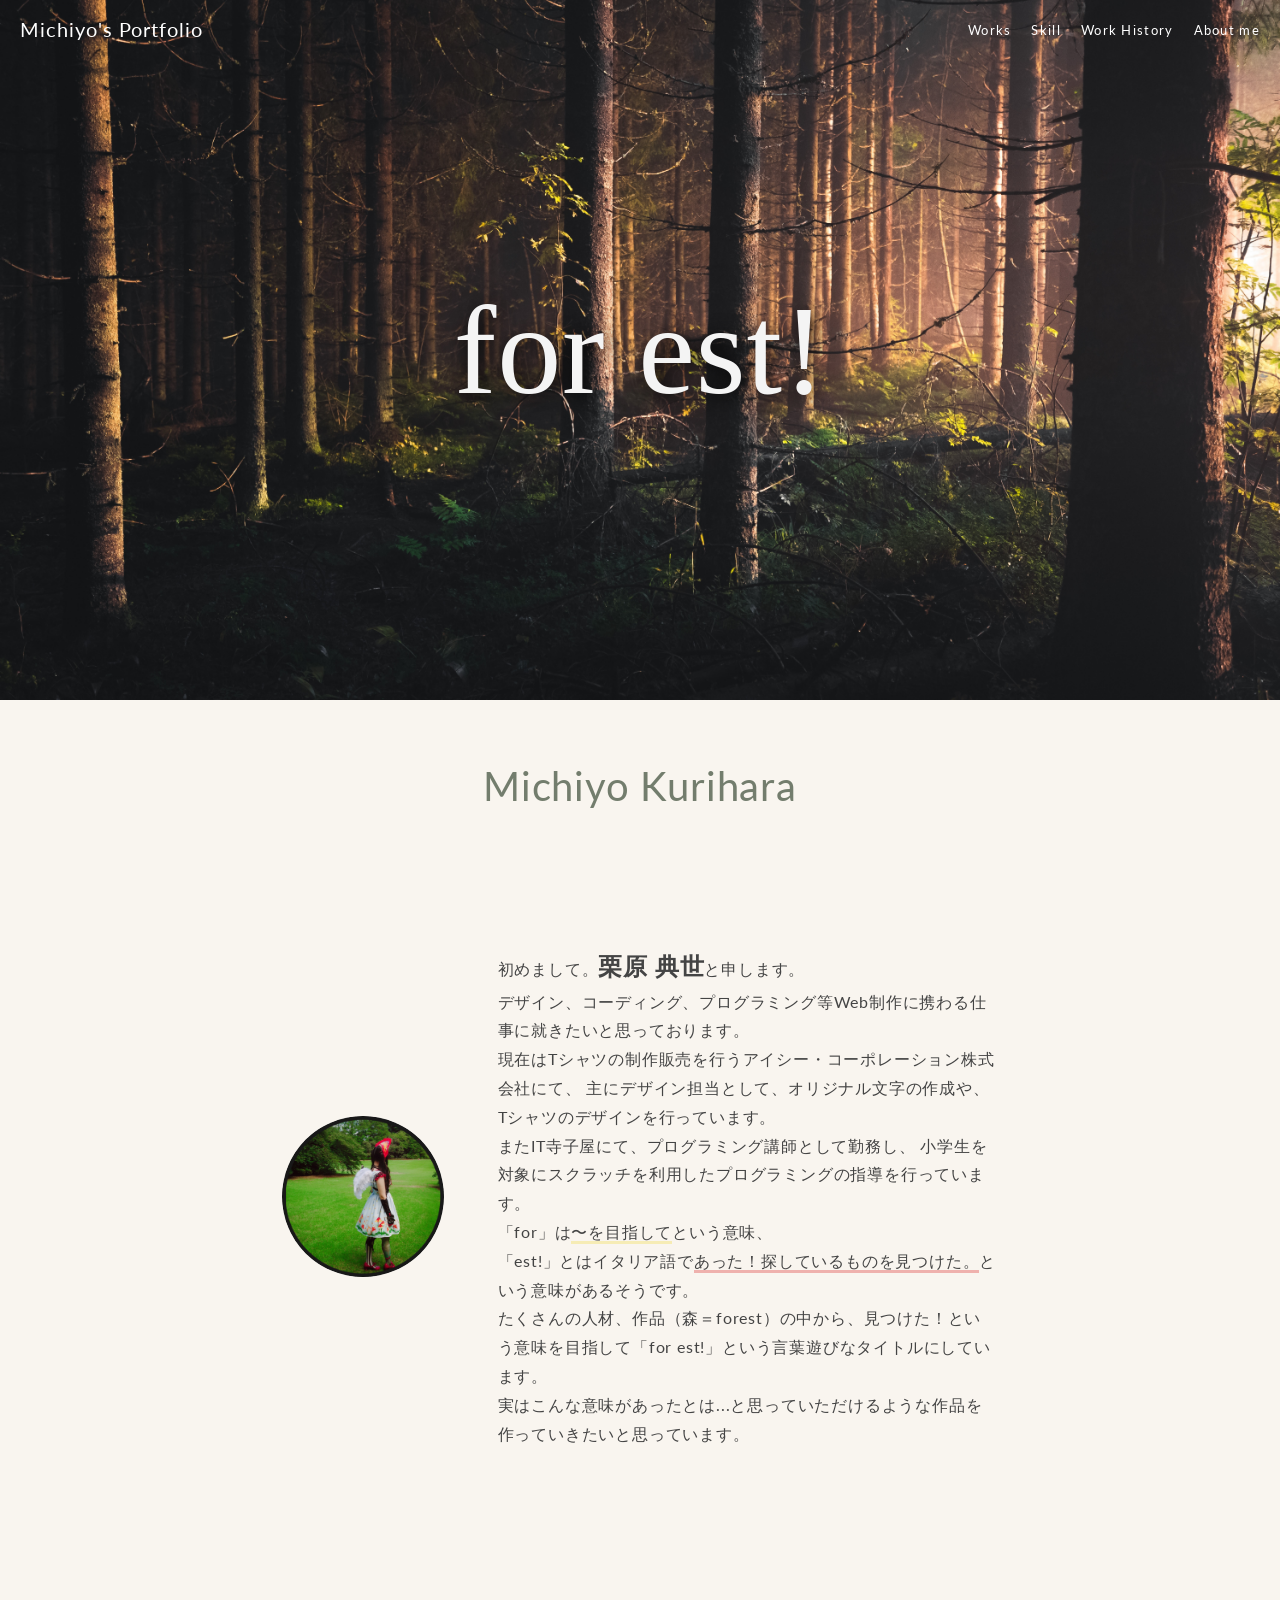
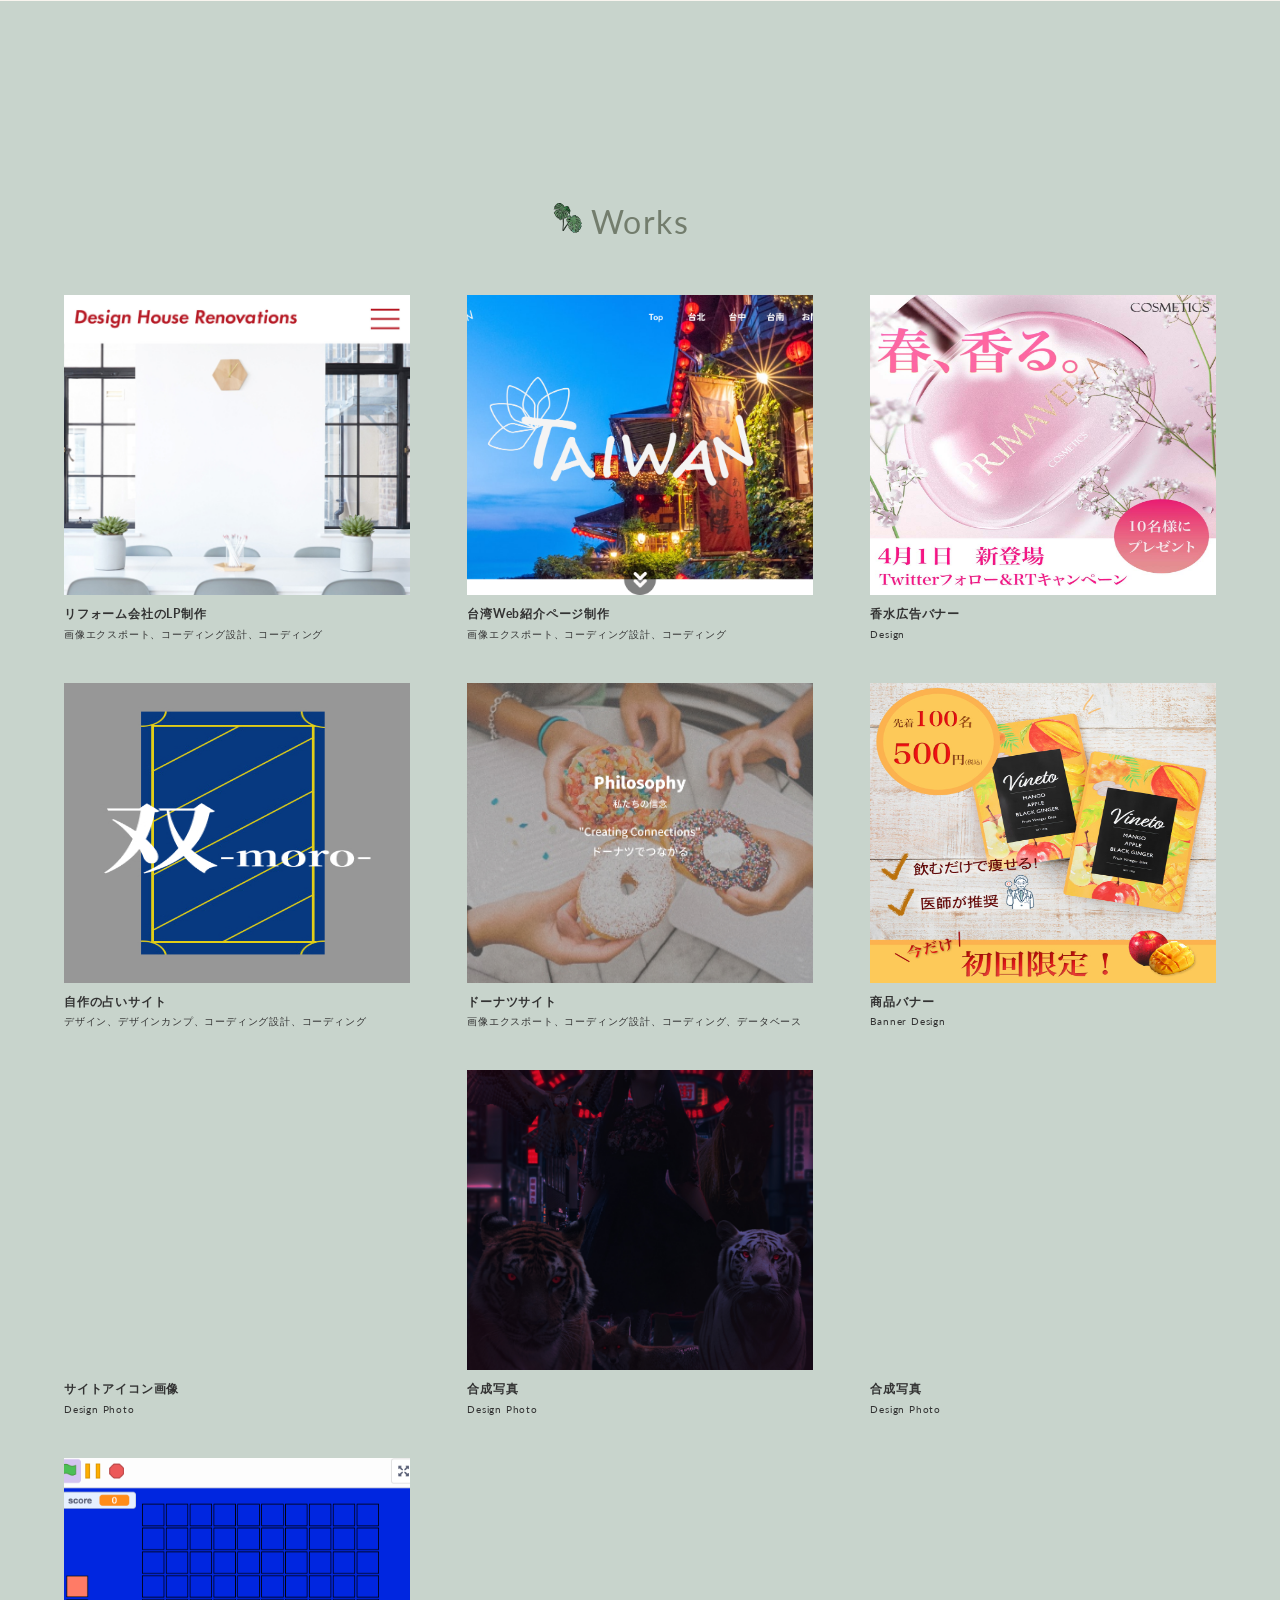
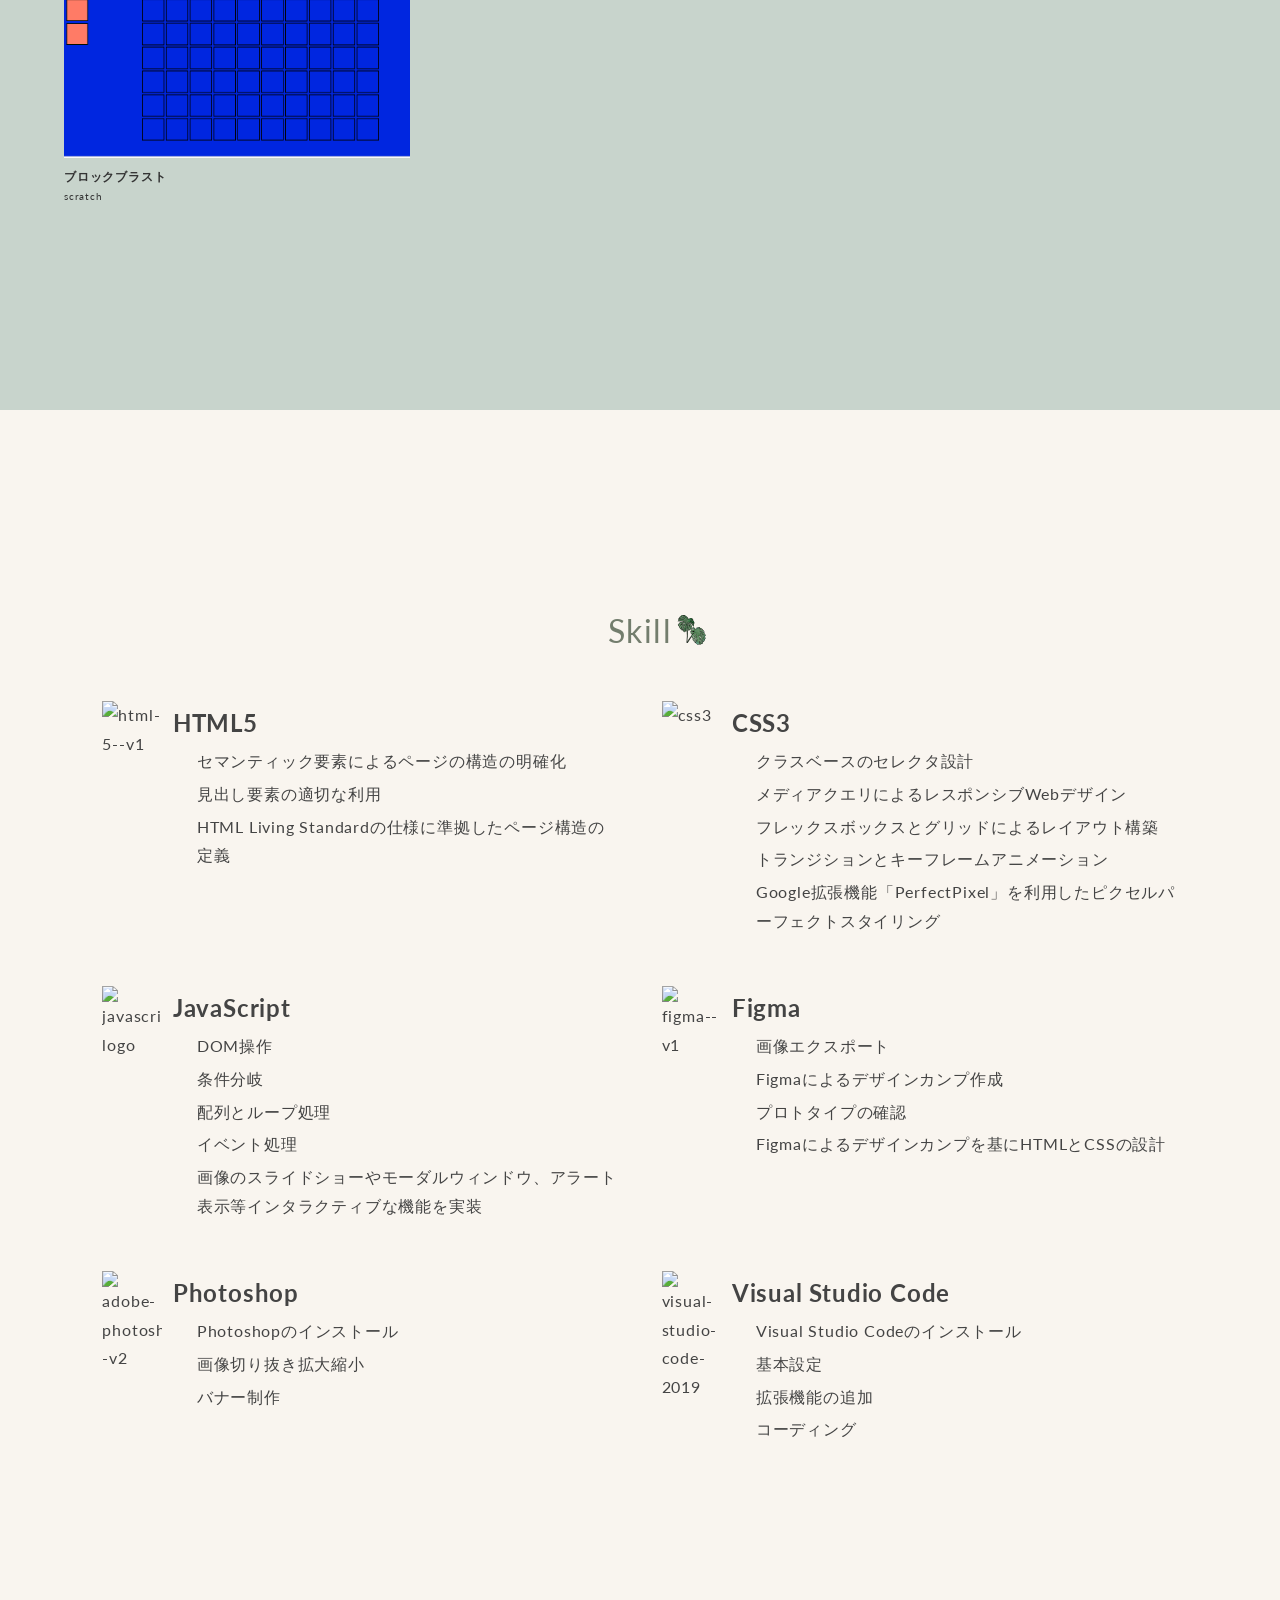
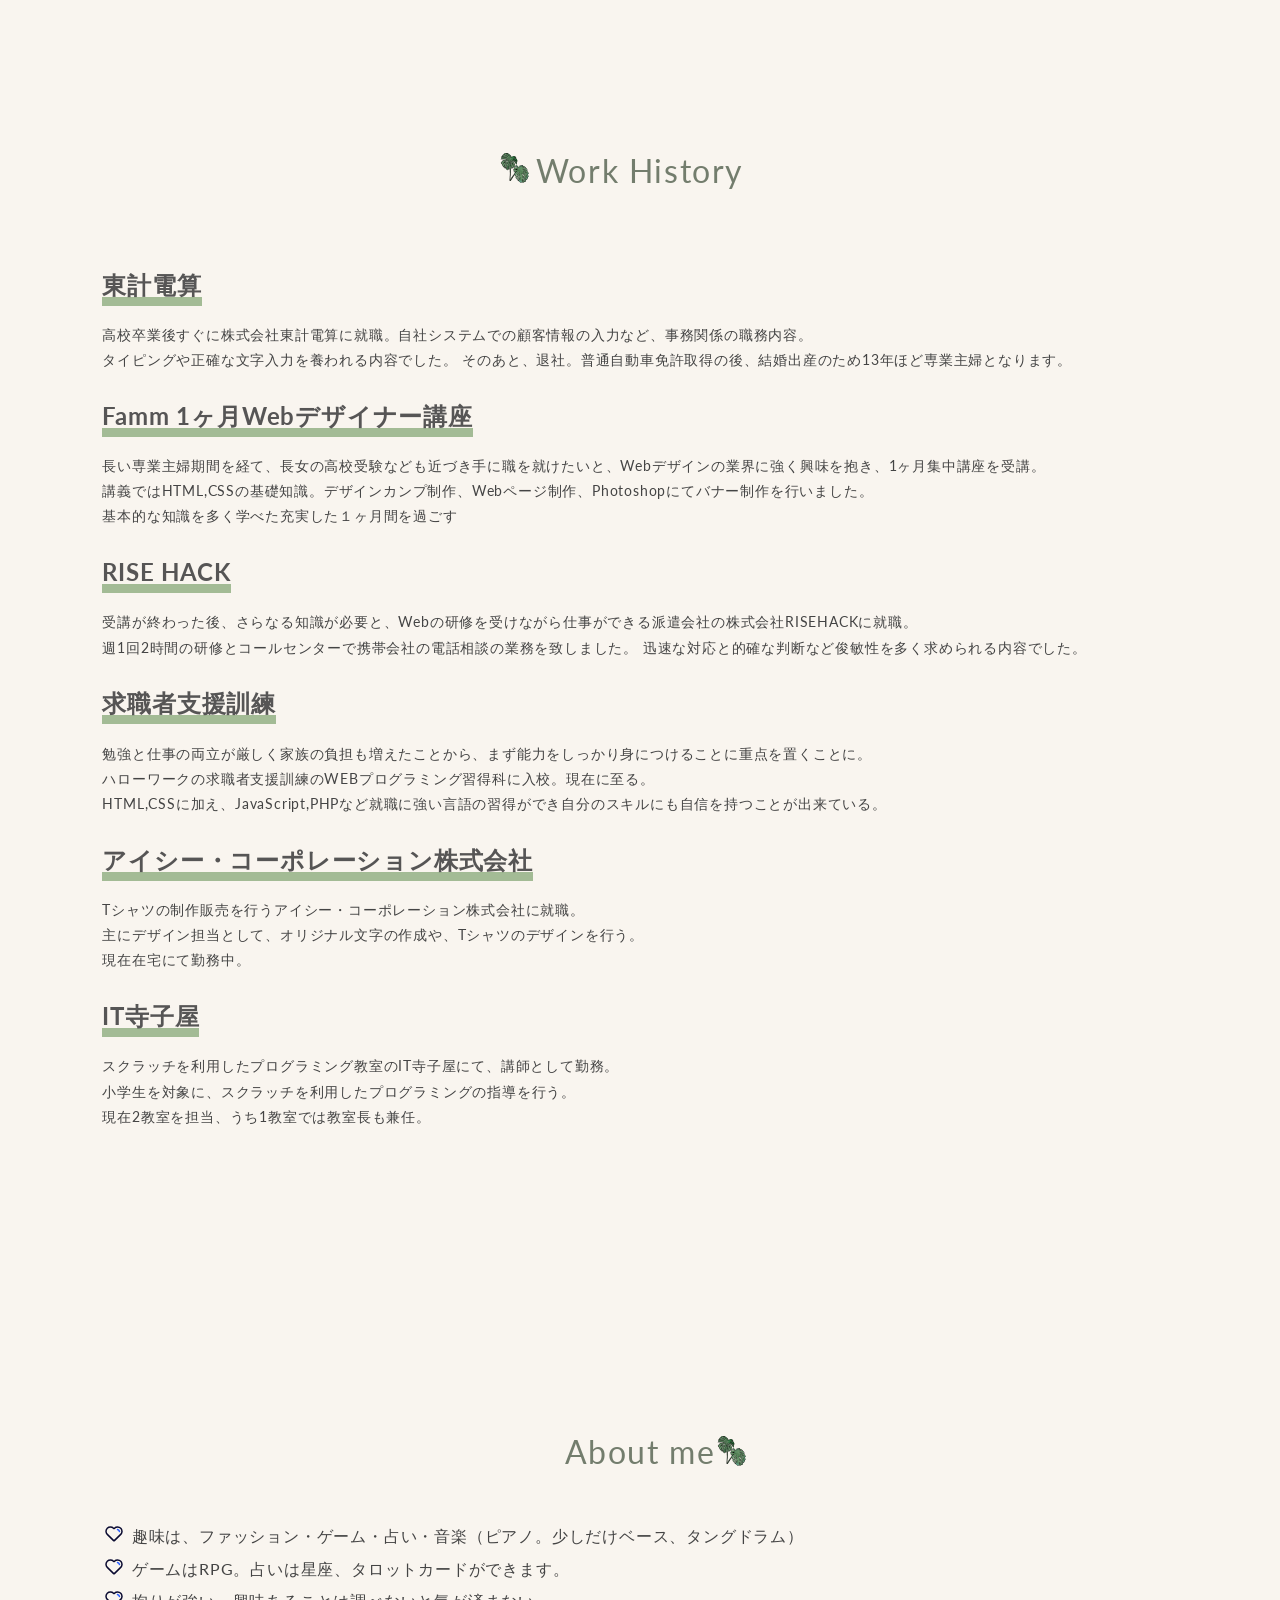
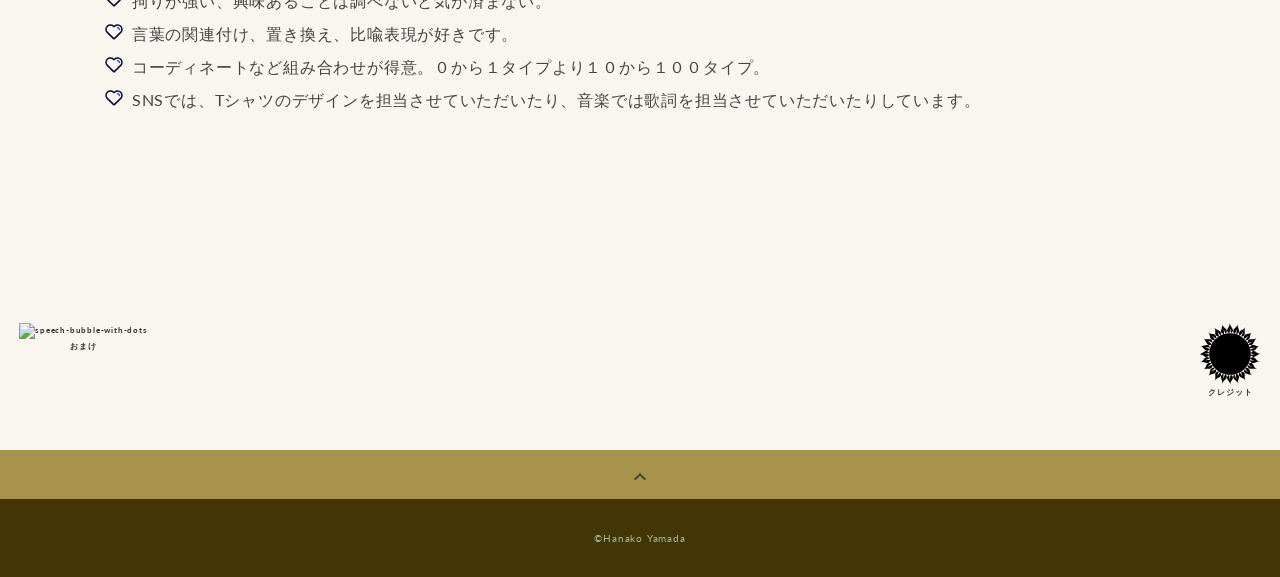
==== commit 18067db6: "Update index.html" ====
--- a/index.html
+++ b/index.html
@@ -90,9 +90,9 @@
             <p class="profile-text">
               初めまして。<span class="name_weight">栗原 典世</span>と申します。<br>
               デザイン、コーディング、プログラミング等Web制作に携わる仕事に就きたいと思っております。<br>
-              現在はTシャツの制作販売を行うアイシー・コーポレーション株式会社にて、<br>
+              現在はTシャツの制作販売を行うアイシー・コーポレーション株式会社にて、
               主にデザイン担当として、オリジナル文字の作成や、Tシャツのデザインを行っています。<br>
-              またIT寺子屋にて、プログラミング講師として勤務し、<br>
+              またIT寺子屋にて、プログラミング講師として勤務し、
               小学生を対象にスクラッチを利用したプログラミングの指導を行っています。<br>
               「for」は<span class="profile_span2">〜を目指して</span>という意味、<br>
               「est!」とはイタリア語で<span class="profile_span">あった！探しているものを見つけた。</span>という意味があるそうです。<br>
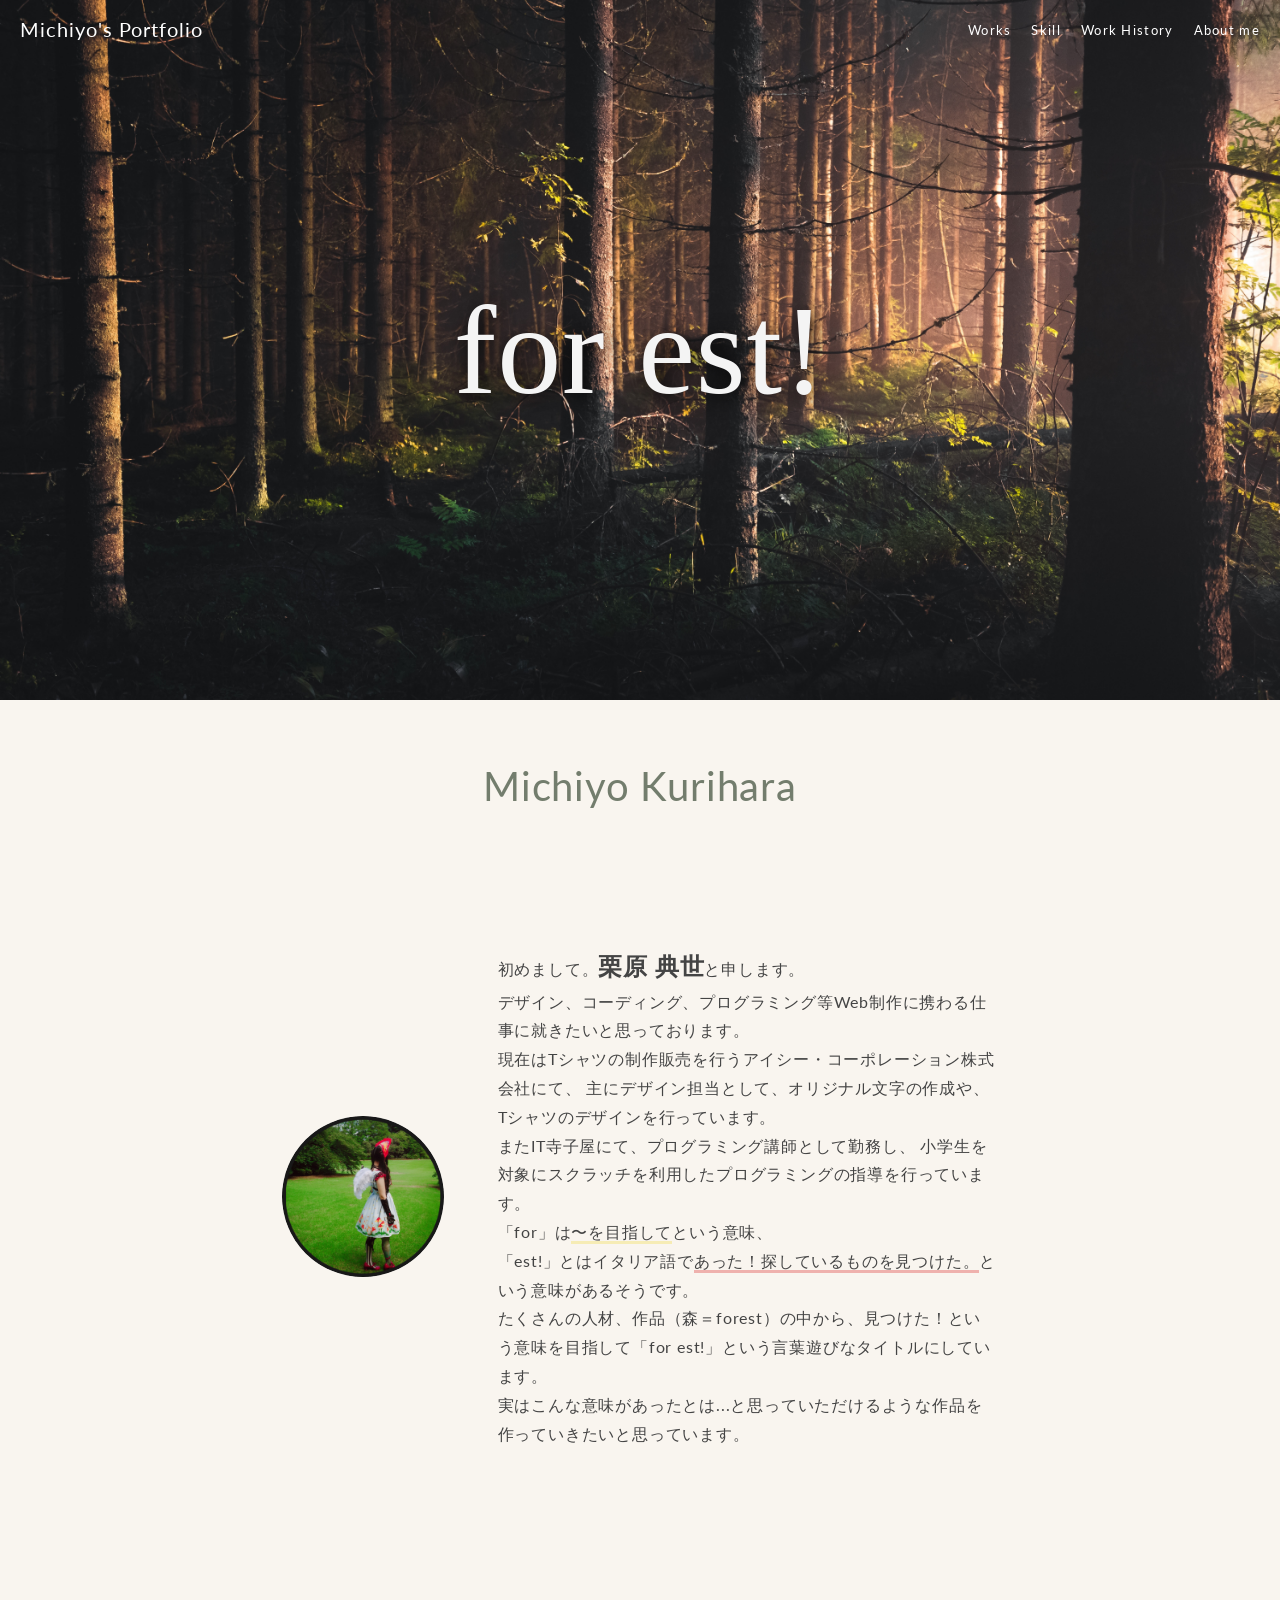
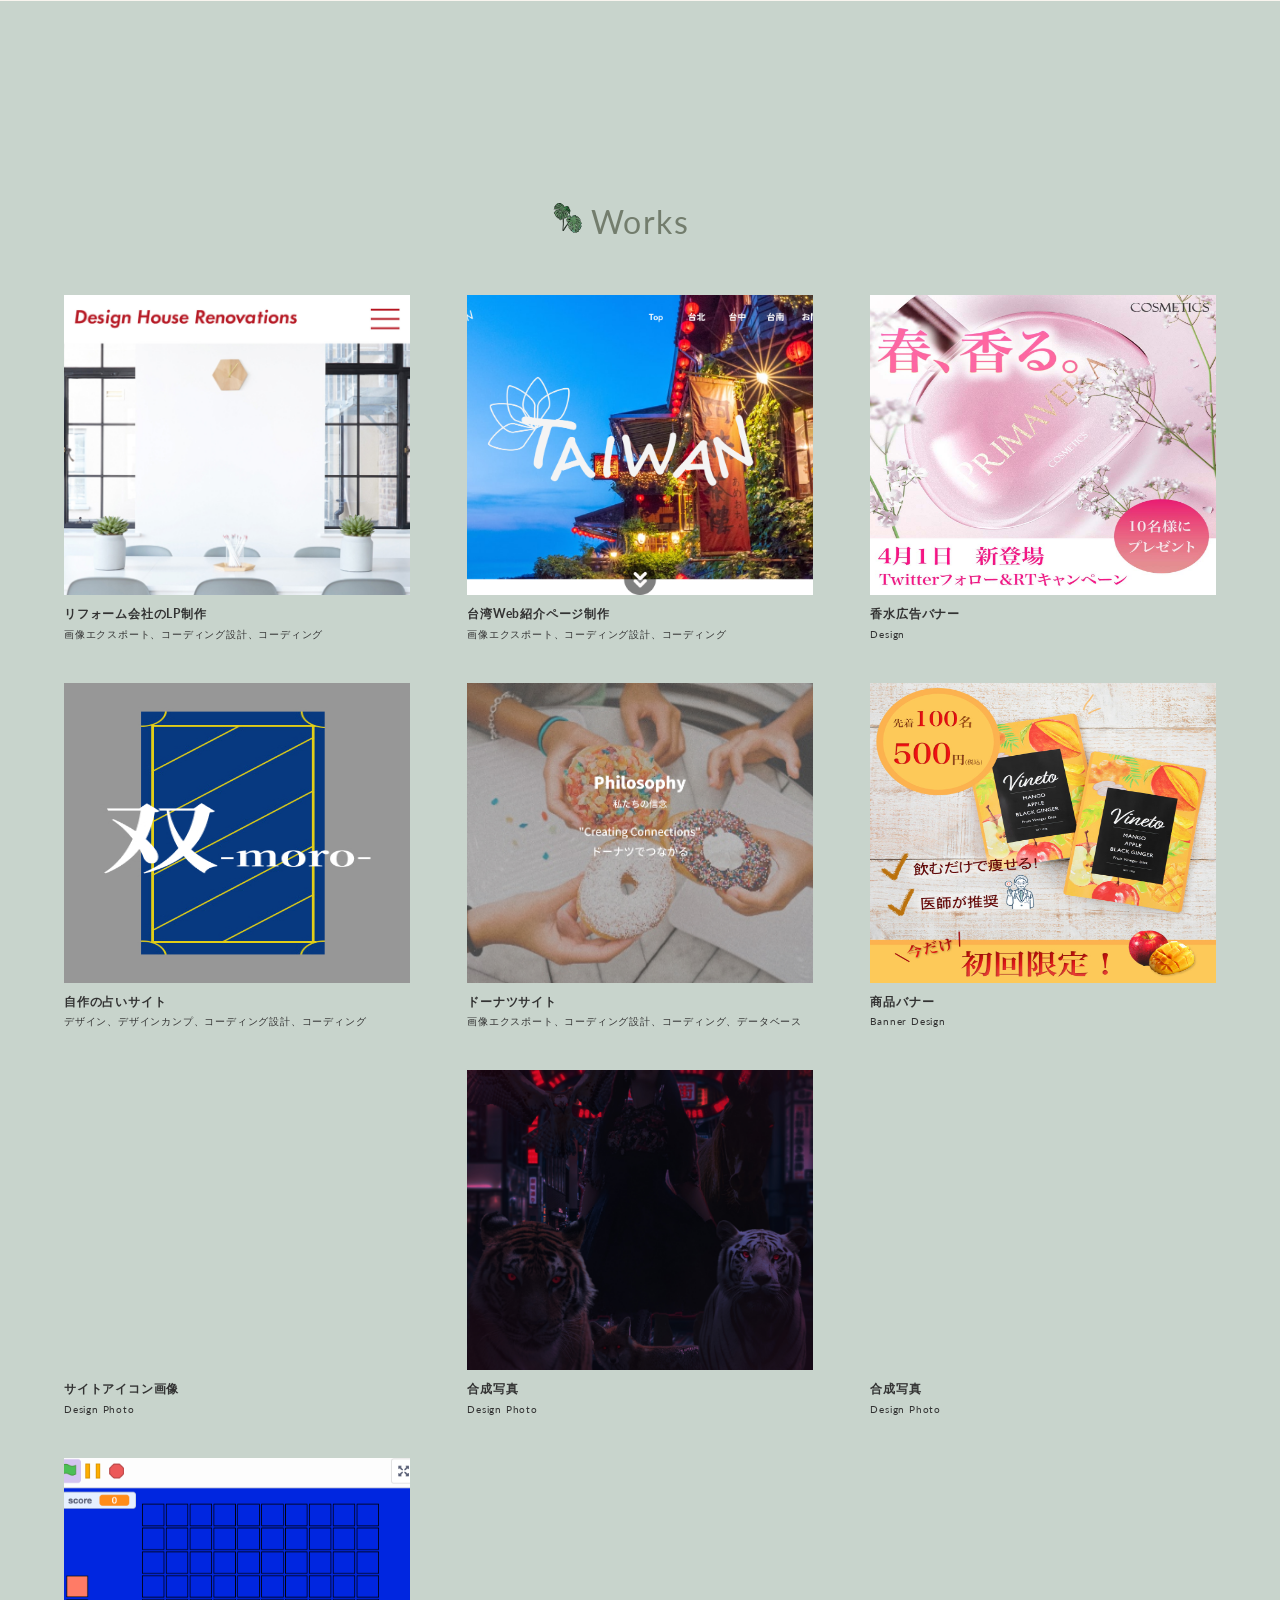
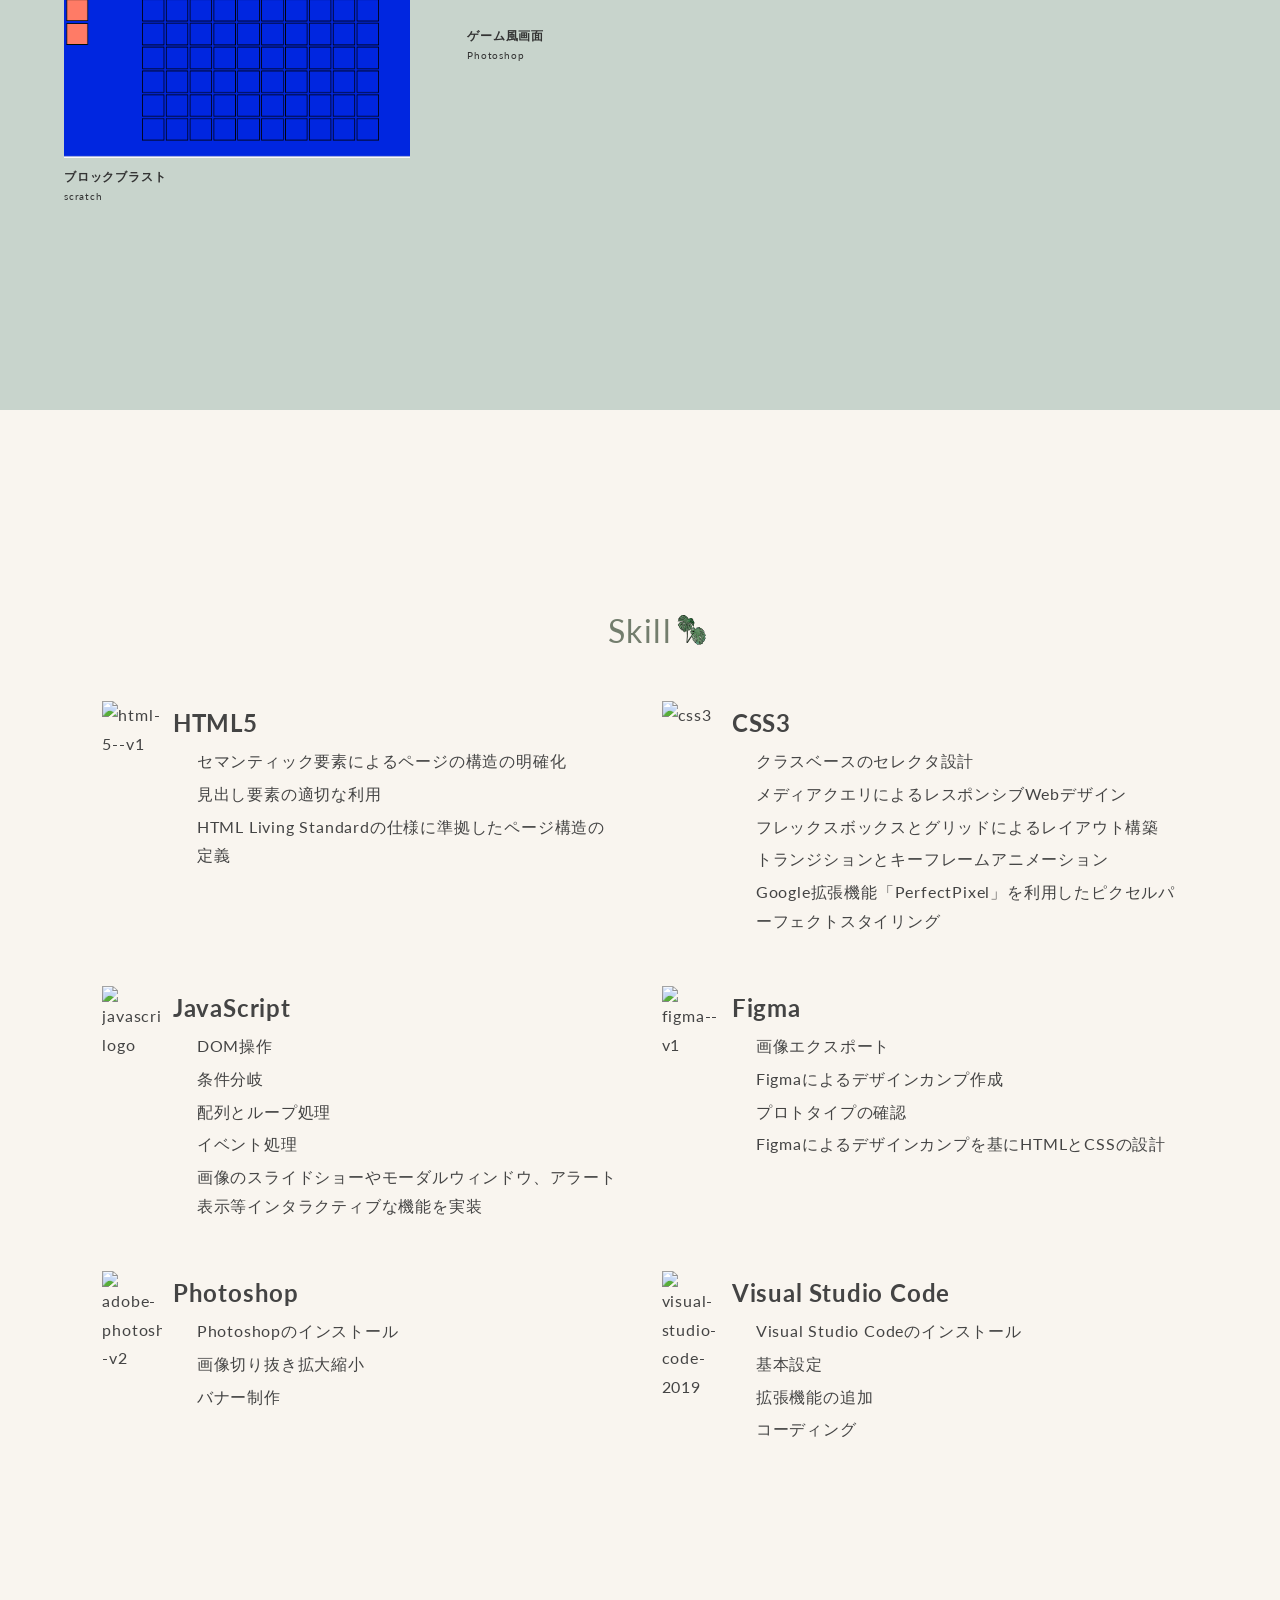
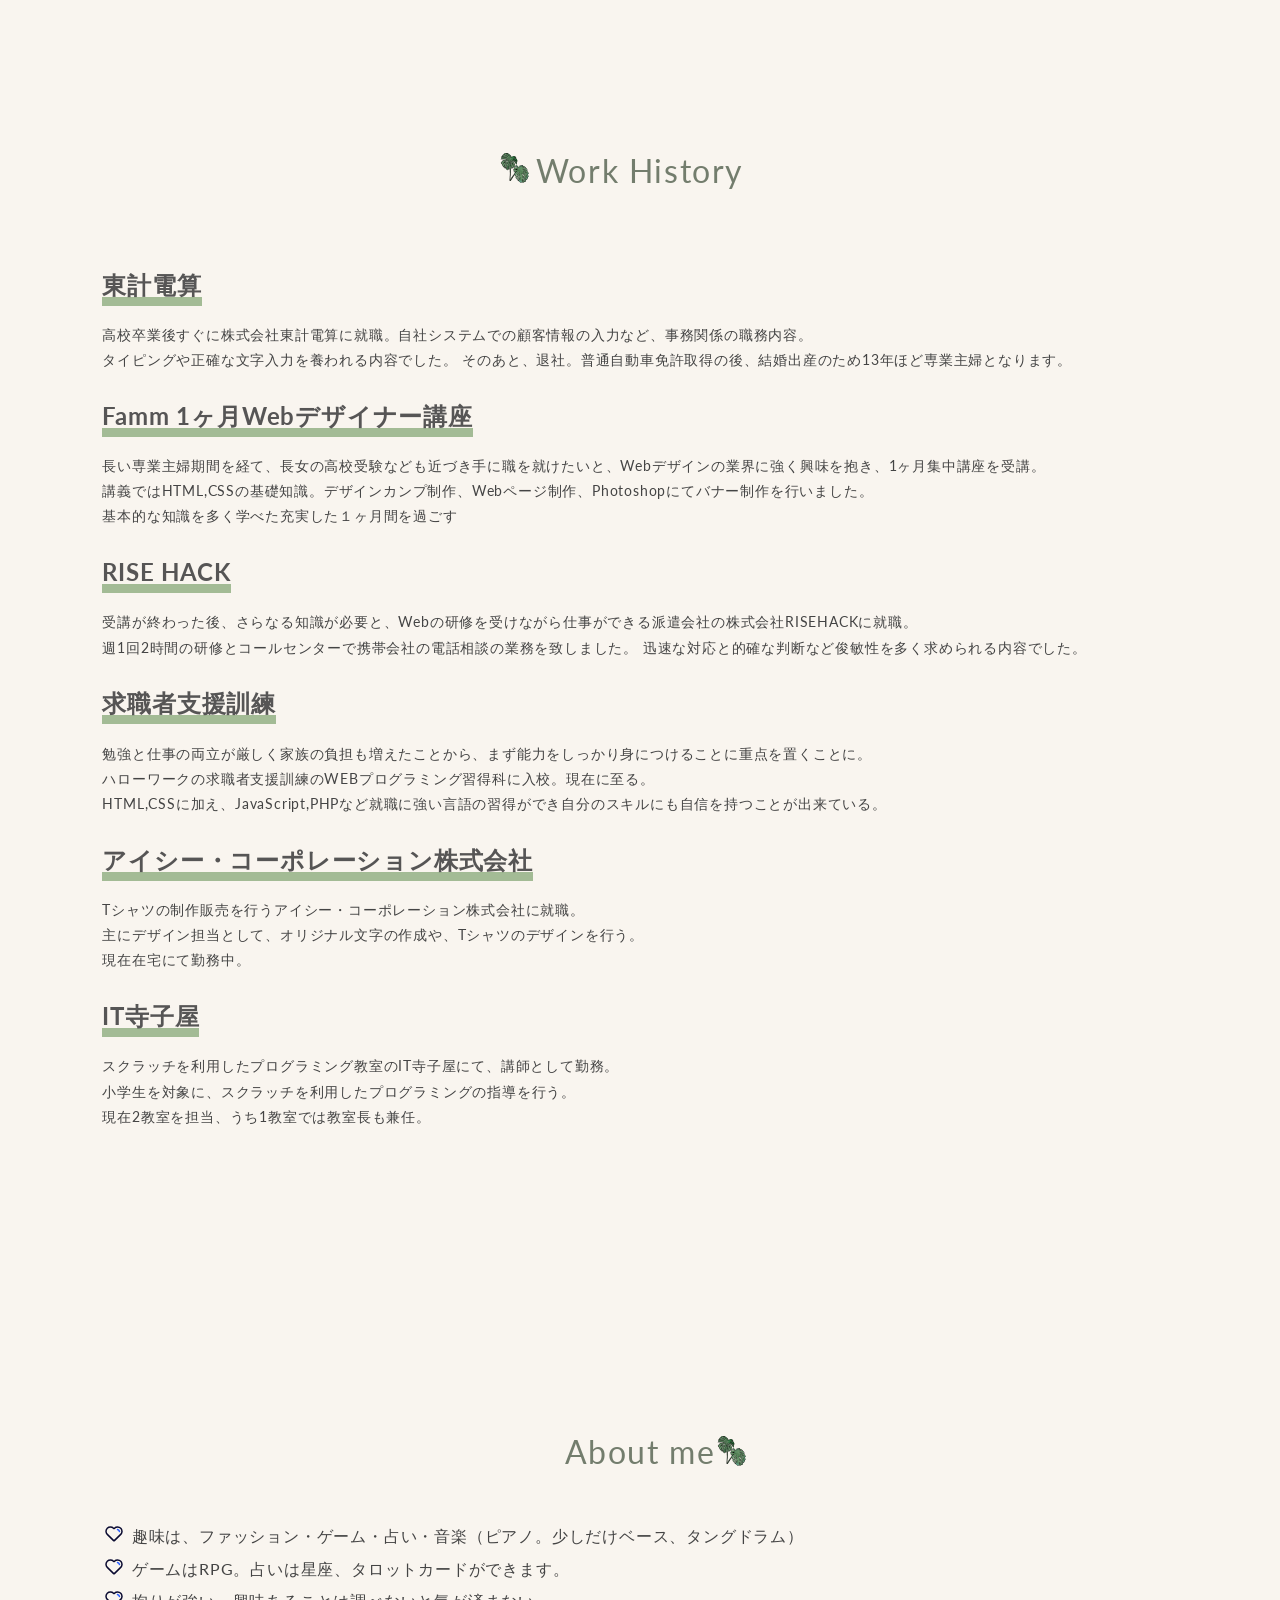
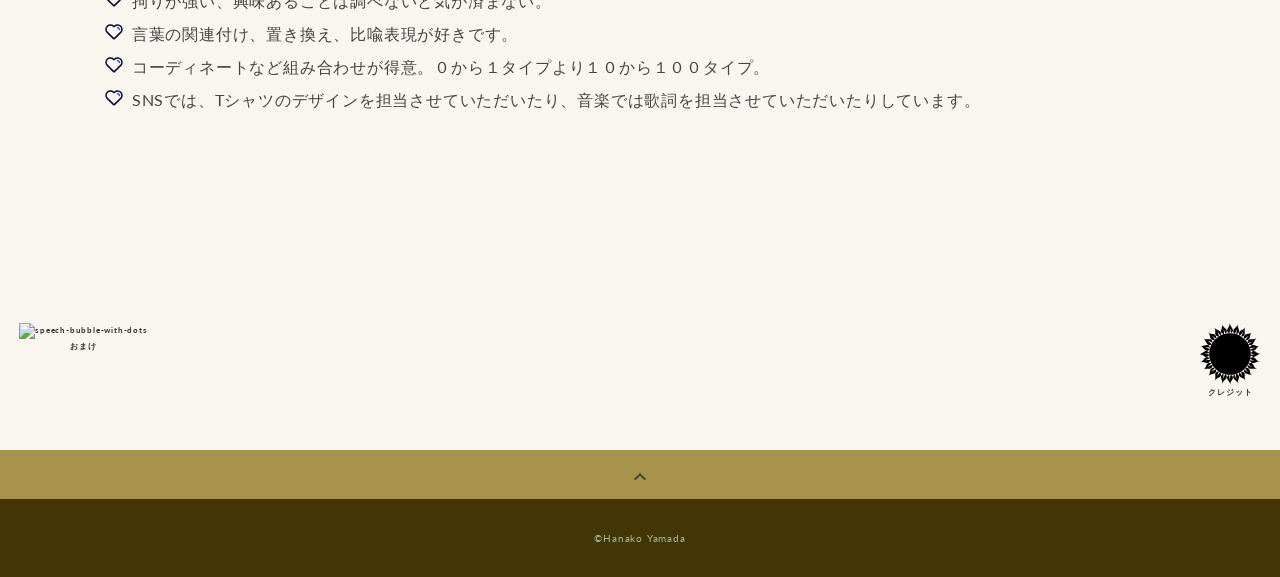
==== commit d4838933: "Add files via upload" ====
--- a/index.html
+++ b/index.html
@@ -5,11 +5,11 @@
   <meta charset="utf-8">
   <meta name="viewport" content="width=device-width, initial-scale=1.0">
   <meta property="og:type" content="website">
-  <meta property="og:title" content="WebデザイナーHanako Yamada ポートフォリオ">
+  <meta property="og:title" content="Michiyo Kurihara ポートフォリオ">
   <meta property="og:url" content="URLが入る">
-  <meta property="og:description" content="Hanako Yamadaのポートフォリオサイトです。">
+  <meta property="og:description" content="Michiyo Kuriharaのポートフォリオサイトです。">
   <meta property="og:image" content="img/ogp.png">
-  <meta name="description" content="Hanako Yamadaのポートフォリオサイトです">
+  <meta name="description" content="Michiyo Kuriharaのポートフォリオサイトです">
   <title>Michiyo Kurihara ポートフォリオ</title>
   <link rel="preconnect" href="https://fonts.gstatic.com">
   <link href="https://fonts.googleapis.com/css2?family=Lato&display=swap" rel="stylesheet">
@@ -78,7 +78,7 @@
       </div>
       <!-- /main-visual -->
 
-    <div class="profile load-fade">
+      <div class="profile load-fade">
         <p class="profile-title">Michiyo Kurihara</p>
 
         <div class="inner">
@@ -173,6 +173,17 @@
               <p class="works-name">ブロックブラスト</p>
               <p class="works-info">scratch</p>
             </a>
+
+            <a class="works-item" href="works-template11.html">
+              <p class="works-img">
+                <video autoplay muted loop playsinline class="img11-video">
+                  <source src="img/game-pv風_4-2.mp4" type="video/mp4">
+                </video>
+              </p>
+              <p class="works-name">ゲーム風画面</p>
+              <p class="works-info">Photoshop</p>
+            </a>
+
 
             <!-- ポートレート掲載できるものが出来てから -->
             <!-- <a class="works-item" href="works-template010.html">
@@ -695,7 +706,6 @@
           </ul>
         </div>
       </section>
-
       <!-- ?About me -->
 
 
@@ -825,4 +835,4 @@
   <script src="js/top.js"></script>
 </body>
 
-</html>
+</html>
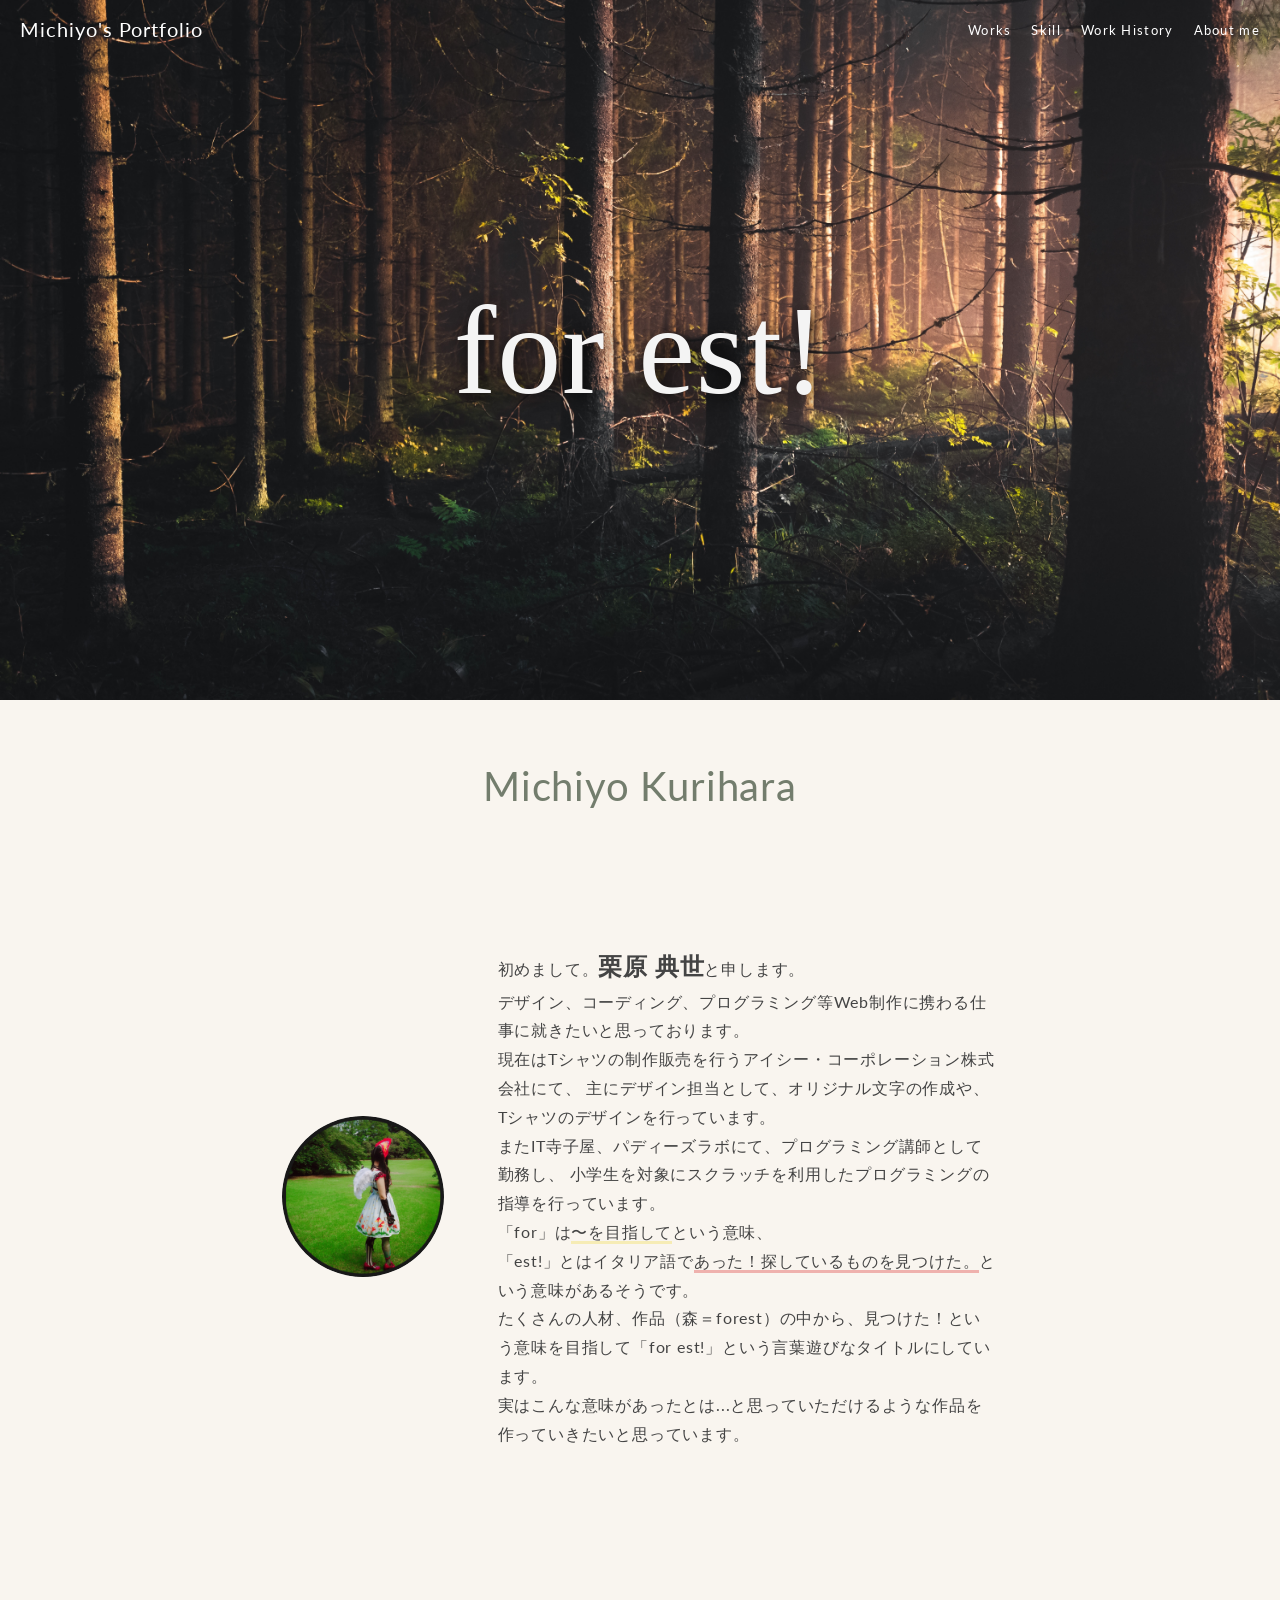
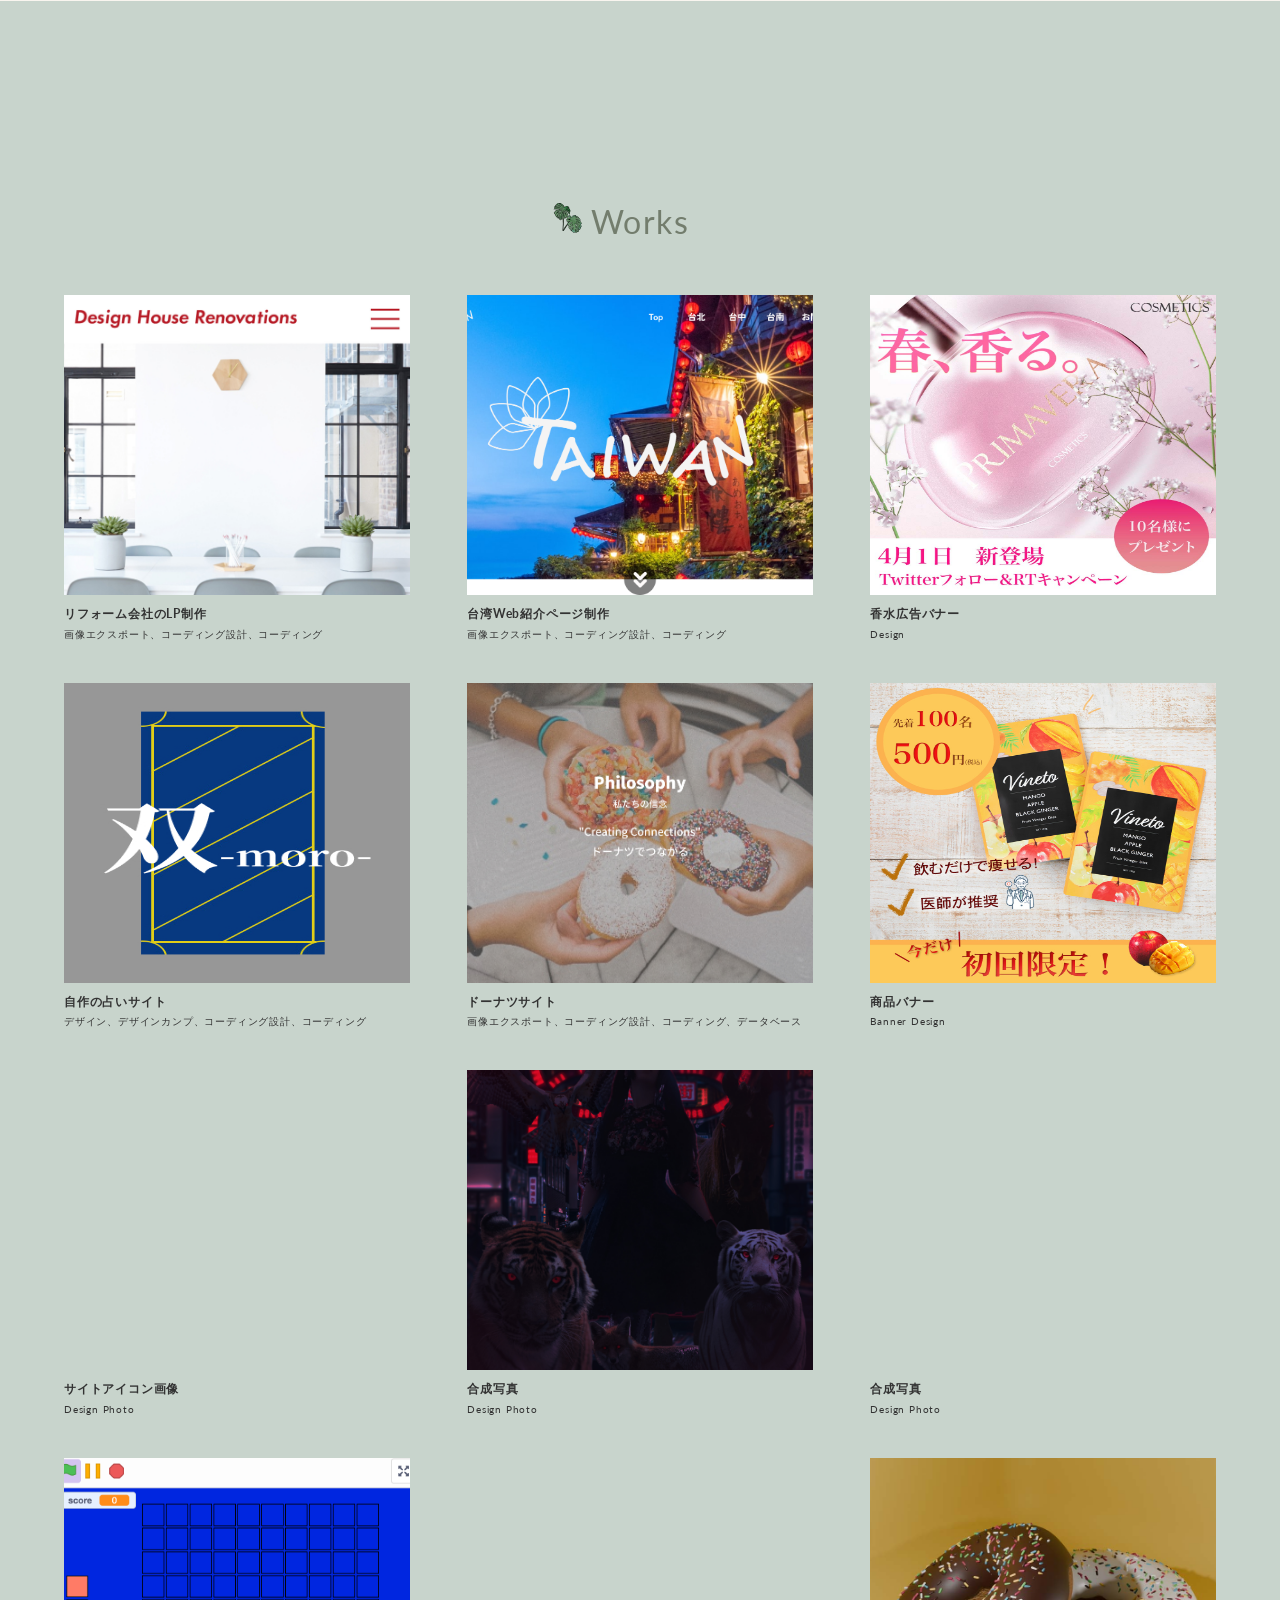
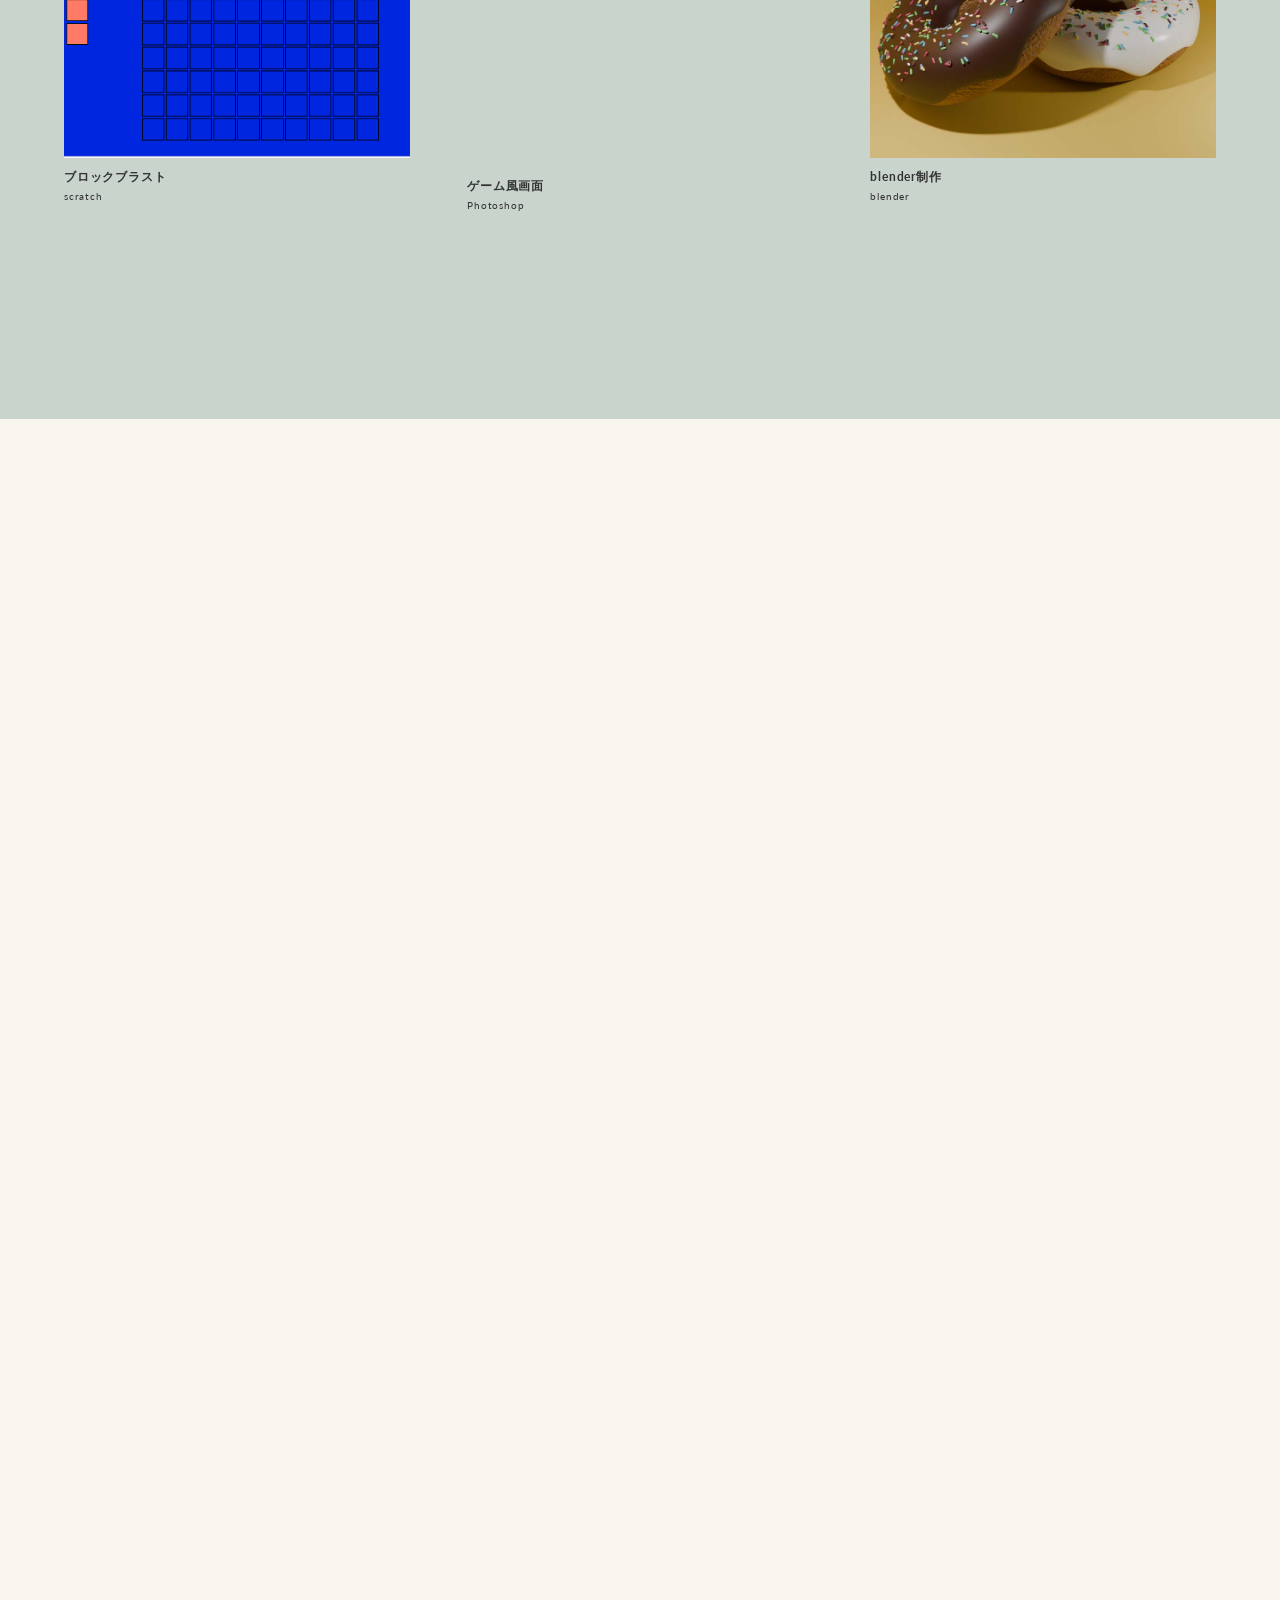
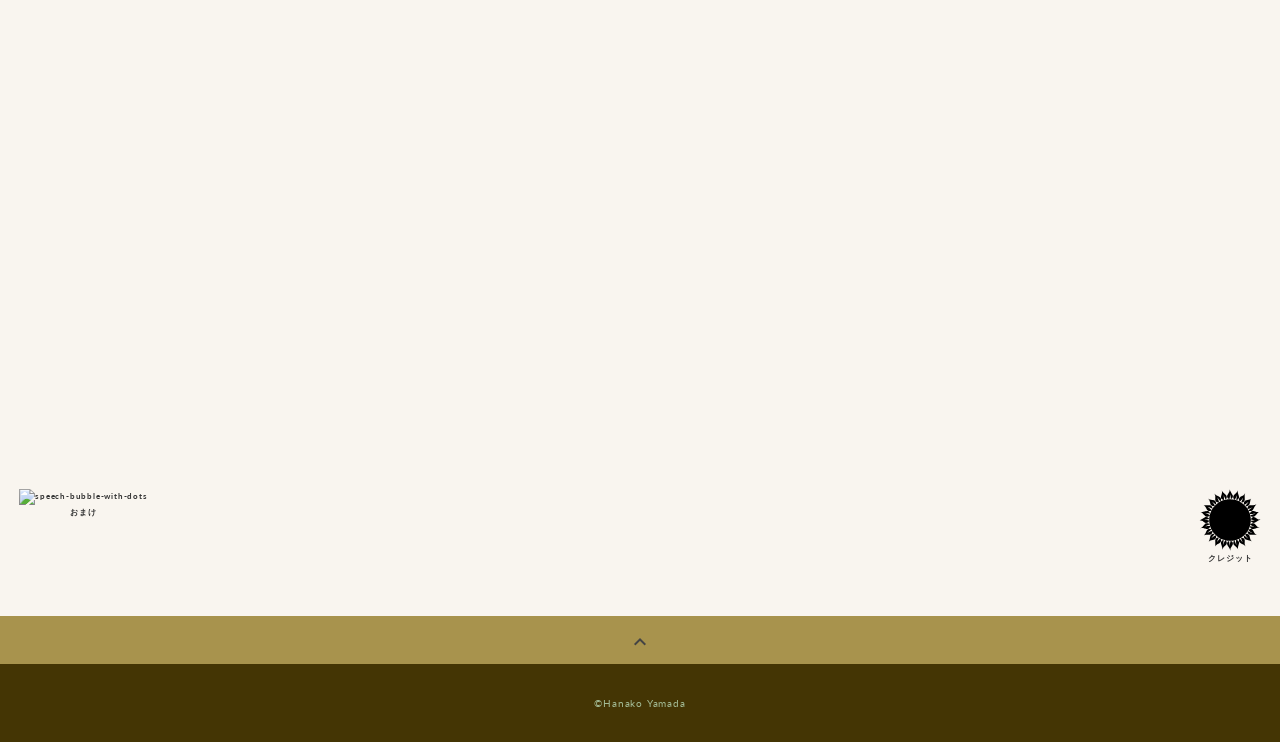
==== commit aabf5d0e: "Revise teaching roles and add new works items Updated teaching experience details and added new work" ====
--- a/index.html
+++ b/index.html
@@ -92,7 +92,7 @@
               デザイン、コーディング、プログラミング等Web制作に携わる仕事に就きたいと思っております。<br>
               現在はTシャツの制作販売を行うアイシー・コーポレーション株式会社にて、
               主にデザイン担当として、オリジナル文字の作成や、Tシャツのデザインを行っています。<br>
-              またIT寺子屋にて、プログラミング講師として勤務し、
+              またIT寺子屋、パディーズラボにて、プログラミング講師として勤務し、
               小学生を対象にスクラッチを利用したプログラミングの指導を行っています。<br>
               「for」は<span class="profile_span2">〜を目指して</span>という意味、<br>
               「est!」とはイタリア語で<span class="profile_span">あった！探しているものを見つけた。</span>という意味があるそうです。<br>
@@ -175,7 +175,7 @@
             </a>
 
             <a class="works-item" href="works-template11.html">
-              <p class="works-img">
+              <p class="works-img img11">
                 <video autoplay muted loop playsinline class="img11-video">
                   <source src="img/game-pv風_4-2.mp4" type="video/mp4">
                 </video>
@@ -185,12 +185,30 @@
             </a>
 
 
+            <a class="works-item" href="works-template12.html">
+              <p class="works-img img12"></p>
+              <p class="works-name">blender制作</p>
+              <p class="works-info">blender</p>
+            </a>
+
+
             <!-- ポートレート掲載できるものが出来てから -->
-            <!-- <a class="works-item" href="works-template010.html">
-              <p class="works-img img10"></p>
+            <!-- <a class="works-item" href="works-template10.html">
+              <p class="works-img img13"></p>
               <p class="works-name">作品名が入る</p>
               <p class="works-info">Banner Design</p>
             </a>-->
+
+
+
+
+                        <!-- ポートレート掲載できるものが出来てから -->
+            <!-- <a class="works-item" href="works-template10.html">
+              <p class="works-img img14"></p>
+              <p class="works-name">作品名が入る</p>
+              <p class="works-info">Banner Design</p>
+            </a>-->
+
 
           </div>
         </div>
@@ -603,6 +621,20 @@
                 </div>
 
               </div>
+
+
+              <div class="work_history_item">
+                <h3 class="history_title">
+                  パディーズラボ
+                </h3>
+                <div class="history_text">
+                  プログラミング（scratchまたマイクラ、ロブロックス等）やVloidやAIを駆使した授業をパディーズラボにて、講師として勤務。<br>
+                  小、中学生を中心に、講師を担当。<br>
+                  現在週1で勤務。<br>
+                </div>
+
+              </div>
+
 
 
             </div>
@@ -835,4 +867,4 @@
   <script src="js/top.js"></script>
 </body>
 
-</html>+</html>
--- a/css/style.css
+++ b/css/style.css
@@ -640,6 +640,7 @@
   height: 300px;
 }
 
+
 .img10 {
   background: url(../img/scratch_hp.png) no-repeat;
   background-size: cover;
@@ -648,7 +649,35 @@
   height: 300px;
 }
 
-
+.img11-video {
+  width: 100%;
+  height: 300px;
+  object-fit: fill;
+}
+
+.img12 {
+  background: url(../img/blender1.jpg) no-repeat;
+  background-repeat: no-repeat;
+  background-size: cover;
+  background-position: center center;
+  width: 100%;
+  height: 300px;
+  animation: cg-slide 27s infinite;
+}
+
+/* blender画像用スライドショー */
+@keyframes cg-slide {
+  0%, 9%          { background-image: url(../img/blender1.jpg); }
+  11.11%, 20.11%  { background-image: url(../img/blender2.jpg); }
+  22.22%, 31.22%  { background-image: url(../img/blender3.jpg); }
+  33.33%, 42.33%  { background-image: url(../img/blender4.jpg); }
+  44.44%, 53.44%  { background-image: url(../img/blender5.jpg); }
+  55.55%, 64.55%  { background-image: url(../img/blender6.jpg); }
+  66.66%, 75.66%  { background-image: url(../img/blender7.jpg); }
+  77.77%, 86.77%  { background-image: url(../img/blender8.jpg); }
+  88.88%, 97.88%  { background-image: url(../img/blender9.jpg); }
+  100%            { background-image: url(../img/blender1.jpg); }
+}
 
 
 
